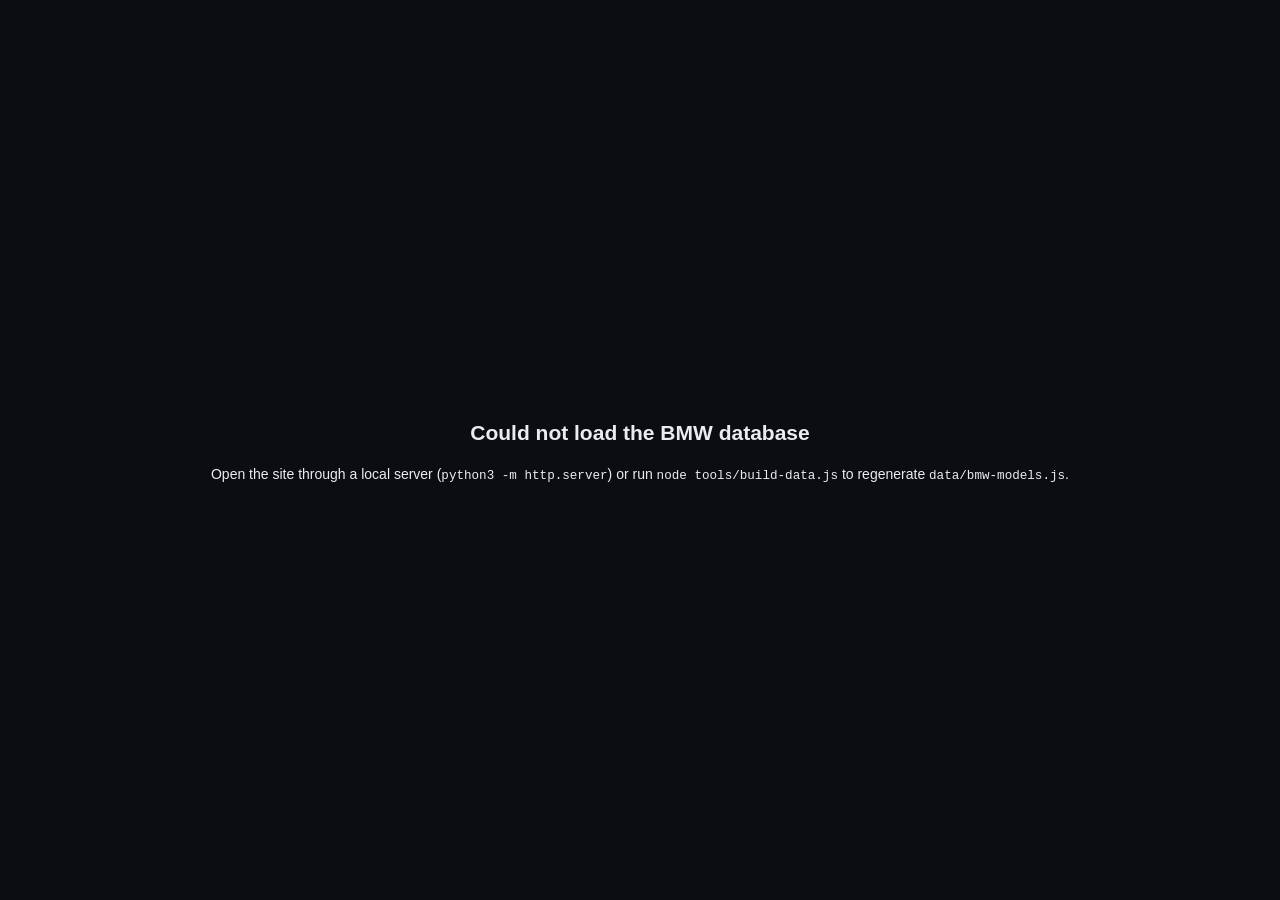
==== index.html @ f7178180 "Add files via upload" ====
<!doctype html>
<html lang="en">
<head>
<meta charset="utf-8">
<meta name="viewport" content="width=device-width, initial-scale=1, viewport-fit=cover">
<title>BMW Generation Tree</title>
<meta name="description" content="Interactive technology tree of every BMW production generation, from the 1927 Dixi to 2026.">
<link rel="stylesheet" href="styles.css">
</head>
<body>
<header class="topbar">
  <button class="icon-btn" id="btnFilters" aria-label="Open filters" aria-controls="sidebar">
    <svg viewBox="0 0 24 24" width="20" height="20"><path d="M3 5h18M6 12h12M10 19h4" stroke="currentColor" stroke-width="2" stroke-linecap="round" fill="none"/></svg>
    <span class="btn-label">Filters</span><span class="badge" id="filterBadge" hidden>0</span>
  </button>
  <div class="brand"><span class="roundel" aria-hidden="true"></span><span class="brand-text">BMW<b>GENERATION TREE</b></span></div>
  <div class="search" role="search">
    <svg viewBox="0 0 24 24" width="18" height="18" aria-hidden="true"><circle cx="11" cy="11" r="6.5" stroke="currentColor" stroke-width="2" fill="none"/><path d="M16 16l5 5" stroke="currentColor" stroke-width="2" stroke-linecap="round"/></svg>
    <input id="search" type="search" autocomplete="off" spellcheck="false" placeholder="Search: E46, M3, 1998, G80, E92 Coupé, 3 Series Touring…" aria-label="Search generations">
    <div id="results" class="results" role="listbox" hidden></div>
  </div>
  <div class="top-actions">
    <div class="seg" id="viewSeg" role="group" aria-label="Layout">
      <button data-view="time" class="on" title="Chronological tree: vertical position = production year">Timeline</button>
      <button data-view="family" title="Family view: generations stacked in order, ignoring the time scale">Families</button>
    </div>
    <button class="icon-btn" id="btnCsv" title="Export the currently filtered generations as CSV">
      <svg viewBox="0 0 24 24" width="18" height="18"><path d="M12 4v11m0 0l-4-4m4 4l4-4M5 20h14" stroke="currentColor" stroke-width="2" stroke-linecap="round" stroke-linejoin="round" fill="none"/></svg><span class="btn-label">CSV</span>
    </button>
    <button class="icon-btn" id="btnHelp" aria-label="How to navigate" title="How to navigate">?</button>
  </div>
</header>

<div class="layout">
  <aside id="sidebar" class="sidebar" aria-label="Filters">
    <div class="sheet-handle" aria-hidden="true"></div>
    <div class="sidebar-head">
      <h2>Filters</h2>
      <button class="link-btn" id="btnClear">CLEAR ALL FILTERS</button>
      <button class="icon-btn close-only" id="btnCloseFilters" aria-label="Close filters">✕</button>
    </div>
    <div class="sidebar-scroll">
      <section class="stats" id="stats" aria-live="polite"></section>

      <section>
        <h3>Body style</h3>
        <div class="chips" id="fBody"></div>
      </section>

      <section>
        <h3>Production years</h3>
        <div class="yearrow">
          <label>From <select id="yFromSel"></select></label>
          <label>To <select id="yToSel"></select></label>
        </div>
        <div class="dual" id="dual">
          <div class="dual-track"><div class="dual-fill" id="dualFill"></div></div>
          <input type="range" id="yFrom" aria-label="Start year">
          <input type="range" id="yTo" aria-label="End year">
        </div>
        <div class="chips small" id="fDecades"></div>
      </section>

      <section>
        <h3>Model family</h3>
        <div class="chips small" id="fSeries"></div>
      </section>

      <section>
        <h3>Chassis code</h3>
        <input class="text" id="fCode" type="text" placeholder="E30, F30, G20, G80, F90, G05…" aria-label="Filter by chassis code" autocomplete="off" spellcheck="false">
        <p class="hint">Comma-separated; matches the start of a code (E9 finds E90–E93).</p>
      </section>

      <section>
        <h3>Type</h3>
        <div class="chips small" id="fType"></div>
      </section>

      <section>
        <h3>Status</h3>
        <div class="chips small" id="fStatus"></div>
      </section>

      <section>
        <h3>Chassis-code legend</h3>
        <ul class="legend" id="legend"></ul>
      </section>
      <p class="foot">Data: <code>data/bmw-models.json</code>. Items marked <span class="unc-dot"></span> contain a date, code or link that is flagged as uncertain.</p>
    </div>
  </aside>

  <main class="stage" id="stage">
    <div class="mobile-switch" id="mobileSwitch" role="group" aria-label="Mobile layout">
      <button data-mv="list" class="on">List</button><button data-mv="tree">Tree</button>
    </div>

    <div class="tree-wrap" id="treeWrap">
      <svg id="svg" class="tree" role="application" aria-label="BMW generation tree. Drag to pan, scroll to zoom, select a node for details." tabindex="0">
        <defs>
          <linearGradient id="railFade" x1="0" y1="0" x2="0" y2="1"><stop offset="0" stop-color="currentColor" stop-opacity="1"/><stop offset="1" stop-color="currentColor" stop-opacity="0.25"/></linearGradient>
          <marker id="arrow" viewBox="0 0 8 8" refX="6" refY="4" markerWidth="6" markerHeight="6" orient="auto"><path d="M0 0L8 4L0 8z" fill="#5b6572"/></marker>
        </defs>
        <g id="gContent"><g id="gGrid"></g><g id="gEdges"></g><g id="gHi"></g><g id="gNodes"></g></g>
        <g id="gAxis"></g>
        <g id="gHeaders"></g>
        <rect id="corner" x="0" y="0" width="0" height="0"/>
      </svg>
      <div class="zoom-ctl" aria-label="Zoom and view controls">
        <button id="zIn" aria-label="Zoom in">+</button>
        <button id="zOut" aria-label="Zoom out">−</button>
        <button id="zFit" title="Fit whole tree" aria-label="Fit whole tree">⤢</button>
        <button id="zReset" title="Reset view" aria-label="Reset view">⟲</button>
      </div>
      <div class="hint-card" id="helpCard" hidden>
        <b>How to navigate</b>
        <ul>
          <li><kbd>Drag</kbd> to pan, <kbd>scroll</kbd> or pinch to zoom</li>
          <li><kbd>Click</kbd> a node for details, Wikipedia link and neighbours</li>
          <li><kbd>Click</kbd> a lane title to collapse it; click a family band to collapse a group</li>
          <li>Card top = production start; the coloured rail = how long it was built</li>
          <li>Search a code (<code>E46</code>) or year (<code>1998</code>) to highlight and centre</li>
        </ul>
        <button class="primary" id="helpOk">Got it</button>
      </div>
      <div class="empty" id="emptyMsg" hidden>No generation matches these filters.<br><button class="primary" id="emptyClear">Clear all filters</button></div>
    </div>

    <div class="mobile-list" id="mobileList" aria-label="Generations by model family"></div>

    <div class="tray" id="tray" hidden></div>
  </main>

  <aside id="drawer" class="drawer" aria-label="Generation details" aria-hidden="true">
    <div class="sheet-handle" aria-hidden="true"></div>
    <button class="icon-btn drawer-close" id="drawerClose" aria-label="Close details">✕</button>
    <div id="drawerBody"></div>
  </aside>
</div>

<div class="modal" id="modal" hidden>
  <div class="modal-card" role="dialog" aria-modal="true" aria-label="Compare generations">
    <button class="icon-btn modal-close" id="modalClose" aria-label="Close">✕</button>
    <div id="modalBody"></div>
  </div>
</div>
<div class="scrim" id="scrim" hidden></div>

<script src="data/bmw-models.js"></script>
<script src="app.js"></script>
</body>
</html>
---- styles.css ----
:root{
  --bg:#0b0d10; --bg2:#10131777; --panel:#13161b; --panel2:#181c22; --line:#272c34; --line2:#3a414c;
  --text:#e9edf2; --muted:#8c96a3; --dim:#5b6572;
  --blue:#1c69d4; --blue2:#4f9bff; --blue-glow:#1c69d455;
  --warn:#e0a63a;
  --cE:#c8963e; --cF:#3fb6a8; --cG:#4f9bff; --cU:#a67cf0; --cI:#4ad37b; --cNA:#8b94a1;
  --mono: ui-monospace,"SF Mono","Cascadia Mono",Consolas,"Liberation Mono",monospace;
  --sans: "Segoe UI","Helvetica Neue",Helvetica,Arial,system-ui,sans-serif;
  --sidebar-w:300px; --drawer-w:400px; --top-h:56px;
}
*{box-sizing:border-box}
[hidden]{display:none!important}
html,body{height:100%;margin:0}
body{background:var(--bg);color:var(--text);font:14px/1.4 var(--sans);overflow:hidden;display:flex;flex-direction:column;-webkit-font-smoothing:antialiased}
button,input,select{font:inherit;color:inherit}
button{cursor:pointer}
code,kbd{font-family:var(--mono);font-size:.9em}
kbd{background:#1d222a;border:1px solid var(--line2);border-bottom-width:2px;border-radius:4px;padding:0 5px}
a{color:var(--blue2)}
:focus-visible{outline:2px solid var(--blue2);outline-offset:2px}

/* ---------- top bar ---------- */
.topbar{height:var(--top-h);flex:none;display:flex;align-items:center;gap:14px;padding:0 14px;background:linear-gradient(#171b21,#111418);border-bottom:1px solid var(--line);position:relative;z-index:30}
.brand{display:flex;align-items:center;gap:10px;white-space:nowrap}
.roundel{width:26px;height:26px;border-radius:50%;background:conic-gradient(var(--blue) 0 25%,#f1f4f8 0 50%,var(--blue) 0 75%,#f1f4f8 0);border:3px solid #cfd5dd;box-shadow:0 0 0 1px #000 inset}
.brand-text{display:flex;flex-direction:column;font-weight:800;letter-spacing:.14em;font-size:13px;line-height:1.05}
.brand-text b{font-weight:600;letter-spacing:.26em;font-size:9.5px;color:var(--muted)}
.search{position:relative;flex:1;max-width:560px;display:flex;align-items:center;gap:8px;background:#0c0e11;border:1px solid var(--line2);border-radius:6px;padding:0 10px;height:36px}
.search:focus-within{border-color:var(--blue2);box-shadow:0 0 0 3px var(--blue-glow)}
.search svg{color:var(--muted);flex:none}
.search input{flex:1;min-width:0;background:none;border:0;outline:0;height:100%}
.search input::placeholder{color:var(--dim)}
.results{position:absolute;left:-1px;right:-1px;top:calc(100% + 6px);background:var(--panel2);border:1px solid var(--line2);border-radius:8px;box-shadow:0 18px 40px #000a;max-height:60vh;overflow:auto;z-index:50}
.results .r{display:flex;gap:10px;align-items:center;padding:8px 12px;cursor:pointer;border-bottom:1px solid #20252c}
.results .r:last-child{border:0}
.results .r:hover,.results .r.act{background:#1e2530}
.results .code{font-family:var(--mono);font-weight:700;min-width:70px}
.results .meta{color:var(--muted);font-size:12px}
.results .none{padding:12px;color:var(--muted)}
.results .more{padding:8px 12px;color:var(--muted);font-size:12px}
.top-actions{margin-left:auto;display:flex;gap:8px;align-items:center}
.icon-btn{position:relative;display:inline-flex;align-items:center;gap:6px;height:36px;min-width:36px;padding:0 10px;justify-content:center;background:linear-gradient(#20252d,#171b21);border:1px solid var(--line2);border-radius:6px;transition:border-color .15s,background .15s}
.icon-btn:hover{border-color:var(--blue2);background:#1d2430}
.badge{background:var(--blue);color:#fff;border-radius:9px;font-size:11px;font-weight:700;padding:0 6px;line-height:16px}
.seg{display:flex;border:1px solid var(--line2);border-radius:6px;overflow:hidden}
.seg button{background:#14181d;border:0;padding:0 12px;height:34px;color:var(--muted);letter-spacing:.04em;font-size:12.5px}
.seg button.on{background:var(--blue);color:#fff}
.close-only{display:none}

/* ---------- layout ---------- */
.layout{flex:1;min-height:0;display:flex;position:relative}
.sidebar{width:var(--sidebar-w);flex:none;background:var(--panel);border-right:1px solid var(--line);display:flex;flex-direction:column;z-index:25}
.sidebar-head{display:flex;align-items:center;gap:8px;padding:12px 14px;border-bottom:1px solid var(--line)}
.sidebar-head h2{margin:0;font-size:12px;letter-spacing:.22em;text-transform:uppercase;color:var(--muted);flex:1}
.link-btn{background:none;border:1px solid var(--line2);border-radius:5px;color:var(--blue2);font-size:11px;letter-spacing:.08em;padding:5px 8px;font-weight:600}
.link-btn:hover{background:#1c2432}
.sidebar-scroll{overflow:auto;padding:4px 14px 20px;flex:1}
.sidebar section{padding:12px 0;border-bottom:1px solid #1d2229}
.sidebar h3{margin:0 0 8px;font-size:11px;letter-spacing:.2em;text-transform:uppercase;color:var(--muted);font-weight:600}
.stats{display:grid;grid-template-columns:1fr 1fr 1fr;gap:6px}
.stat{background:#0e1115;border:1px solid var(--line);border-radius:6px;padding:6px 8px}
.stat b{display:block;font-size:18px;font-family:var(--mono)}
.stat span{font-size:10px;color:var(--muted);letter-spacing:.08em;text-transform:uppercase}
.chips{display:flex;flex-wrap:wrap;gap:6px}
.chip{background:#0e1115;border:1px solid var(--line2);color:#c5ccd6;border-radius:999px;padding:4px 10px;font-size:12.5px;transition:all .12s;min-height:28px}
.chips.small .chip{padding:3px 9px;font-size:12px;min-height:26px}
.chip:hover{border-color:var(--blue2)}
.chip.on{background:var(--blue);border-color:var(--blue);color:#fff}
.chip .n{opacity:.6;font-size:11px;margin-left:4px}
.yearrow{display:flex;gap:8px;margin-bottom:10px}
.yearrow label{flex:1;font-size:11px;color:var(--muted);letter-spacing:.08em;text-transform:uppercase;display:flex;flex-direction:column;gap:3px}
select,.text{background:#0e1115;border:1px solid var(--line2);border-radius:6px;padding:6px 8px;width:100%;min-height:34px}
.text:focus,select:focus{border-color:var(--blue2);outline:0}
.hint{margin:6px 0 0;font-size:11.5px;color:var(--dim)}
.dual{position:relative;height:26px;margin:2px 4px 10px}
.dual-track{position:absolute;left:0;right:0;top:11px;height:4px;background:#232932;border-radius:2px}
.dual-fill{position:absolute;top:0;bottom:0;background:var(--blue);border-radius:2px}
.dual input{position:absolute;left:-4px;width:calc(100% + 8px);top:0;height:26px;margin:0;background:none;pointer-events:none;-webkit-appearance:none;appearance:none}
.dual input::-webkit-slider-thumb{pointer-events:auto;-webkit-appearance:none;width:18px;height:18px;border-radius:50%;background:#e9edf2;border:3px solid var(--blue);cursor:grab}
.dual input::-moz-range-thumb{pointer-events:auto;width:12px;height:12px;border-radius:50%;background:#e9edf2;border:3px solid var(--blue);cursor:grab}
.dual input::-webkit-slider-runnable-track{background:none}
.dual input::-moz-range-track{background:none}
.legend{list-style:none;margin:0;padding:0;display:grid;gap:6px}
.legend li{display:flex;gap:8px;align-items:center;font-size:12px;color:#b9c1cc}
.legend i{flex:none;width:12px;height:12px;border-radius:2px}
.legend b{font-family:var(--mono);color:var(--text);min-width:24px}
.foot{font-size:11.5px;color:var(--dim);margin:12px 0 0}
.unc-dot{display:inline-block;width:8px;height:8px;border-radius:50%;background:var(--warn);vertical-align:middle}

/* ---------- stage / tree ---------- */
.stage{flex:1;min-width:0;position:relative;background:radial-gradient(1200px 700px at 30% -10%,#151a22,var(--bg) 60%)}
.tree-wrap{position:absolute;inset:0;overflow:hidden;touch-action:none}
.tree{width:100%;height:100%;display:block;cursor:grab;user-select:none;-webkit-user-select:none;touch-action:none}
.tree.panning{cursor:grabbing}
.tree text{font-family:var(--sans);pointer-events:none}
.mono{font-family:var(--mono)}
.zoom-ctl{position:absolute;right:14px;bottom:14px;display:flex;flex-direction:column;gap:6px;z-index:5}
.zoom-ctl button{width:40px;height:40px;background:#161a20ee;border:1px solid var(--line2);border-radius:8px;font-size:20px;line-height:1}
.zoom-ctl button:hover{border-color:var(--blue2)}
.hint-card{position:absolute;left:84px;bottom:16px;max-width:380px;background:#12161cf2;border:1px solid var(--line2);border-left:3px solid var(--blue);border-radius:8px;padding:12px 14px;box-shadow:0 14px 40px #000a;z-index:6}
.hint-card ul{margin:8px 0 10px;padding-left:18px;color:#c3cad4;font-size:12.5px;display:grid;gap:3px}
.primary{background:var(--blue);border:0;border-radius:6px;color:#fff;padding:7px 14px;font-weight:600}
.primary:hover{background:#2b7ae8}
.ghost{background:transparent;border:1px solid var(--line2);border-radius:6px;padding:7px 12px}
.ghost:hover{border-color:var(--blue2)}
.empty{position:absolute;left:50%;top:40%;transform:translate(-50%,-50%);text-align:center;color:var(--muted);line-height:2}

/* svg node styling */
.node{cursor:pointer}
.node .card{fill:#161a20;stroke:#343b46;stroke-width:1;transition:fill .15s,stroke .15s}
.node .stripe{opacity:.95}
.node:hover .card{fill:#1c222b;stroke:#6b7685}
.node.sel .card{stroke:var(--blue2);stroke-width:2;fill:#18212f}
.node.rel .card{stroke:#8fb8f4;stroke-dasharray:4 3}
.node.cmp .card{stroke:var(--warn);stroke-width:2}
.node.hl .card{stroke:#fff;stroke-width:2}
.node.hl .glow{opacity:1}
.node .glow{opacity:0;fill:none;stroke:var(--blue2);stroke-width:6;filter:blur(5px);transition:opacity .15s}
.tree.has-hl .node:not(.hl):not(.sel):not(.rel){opacity:.28}
.node .t1{font-family:var(--mono);font-weight:700;font-size:15px;fill:#f4f7fb}
.node .t2{font-size:11px;fill:#aeb7c3}
.node .t3{font-size:10.5px;fill:#79838f}
.node .badge-m{font-size:9px;font-weight:800;letter-spacing:.06em}
.node .unc{fill:var(--warn)}
.node .rail{opacity:.85}
.node.current .rail{fill:url(#railFade)}
.edge{fill:none;stroke:#3b4552;stroke-width:1.6}
.edge.on{stroke:var(--blue2);stroke-width:2.2}
.edge.m{stroke:#c26af0;stroke-dasharray:5 4;stroke-width:2}
.grid{stroke:#1a1f26;stroke-width:1}
.grid.dec{stroke:#262d37}
.axis-bg{fill:#0b0d10ee}
.ax-t{fill:#6e7885;font-size:10px;font-family:var(--mono)}
.ax-d{fill:#c9d1dc;font-size:12px;font-weight:700;font-family:var(--mono)}
.hdr-bg{fill:#0e1116f2}
.lane-h{cursor:pointer}
.lane-h:hover .lh-bg{fill:#1b212a}
.lh-bg{fill:#151a20;stroke:#2c333d}
.lh-t{fill:#f1f4f8;font-weight:700;font-size:13px;letter-spacing:.04em}
.lh-s{fill:#8c96a3;font-size:10px;letter-spacing:.08em}
.fam-h{cursor:pointer}
.fam-h text{fill:#93a0b0;font-size:10.5px;letter-spacing:.24em;font-weight:700;text-transform:uppercase}
.fam-h:hover text{fill:#fff}
.lod1 .node .t3{display:none}
.lod2 .node .t2,.lod2 .node .t3{display:none}
.lod2 .node .t1{font-size:19px}
.lod3 .node .t1,.lod3 .node .t2,.lod3 .node .t3,.lod3 .node .badge-m{display:none}
.lod3 .node .card{fill:#242b35}

/* ---------- drawer ---------- */
.drawer{position:absolute;top:0;right:0;bottom:0;width:var(--drawer-w);max-width:100%;background:var(--panel);border-left:1px solid var(--line2);box-shadow:-20px 0 50px #0009;transform:translateX(102%);transition:transform .25s ease;z-index:28;overflow:auto;display:flex;flex-direction:column}
.drawer.open{transform:none}
.drawer-close{position:absolute;right:10px;top:10px;z-index:2}
#drawerBody{padding:18px 18px 28px}
.d-eyebrow{font-size:11px;letter-spacing:.22em;text-transform:uppercase;color:var(--muted)}
.d-code{font-family:var(--mono);font-size:38px;font-weight:800;line-height:1.1;margin:4px 0 2px;letter-spacing:.02em}
.d-model{font-size:16px;color:#cdd5df;margin-bottom:10px}
.pills{display:flex;flex-wrap:wrap;gap:6px;margin-bottom:12px}
.pill{font-size:11px;letter-spacing:.06em;text-transform:uppercase;border:1px solid var(--line2);border-radius:4px;padding:2px 7px;color:#c0c8d3;background:#0e1115}
.pill.cur{border-color:#2c7a4a;color:#6fe39b}
.pill.cat{border-color:var(--blue);color:#8fbaf5}
.d-img{aspect-ratio:16/9;background:#0c0e11 center/cover no-repeat;border:1px solid var(--line);border-radius:8px;margin-bottom:6px;display:grid;place-items:center;color:var(--dim);font-size:12px}
.d-credit{font-size:11px;color:var(--dim);margin-bottom:12px}
dl.facts{margin:0;display:grid;grid-template-columns:110px 1fr;gap:0;border-top:1px solid var(--line)}
dl.facts dt,dl.facts dd{margin:0;padding:8px 0;border-bottom:1px solid #1c2128}
dl.facts dt{color:var(--muted);font-size:12px;letter-spacing:.06em;text-transform:uppercase;padding-top:10px}
.linkish{background:none;border:0;padding:0;color:var(--blue2);text-decoration:underline;text-underline-offset:2px;text-align:left}
.warn-box{background:#2a2112;border:1px solid #5a4416;border-left:3px solid var(--warn);color:#ecd9ae;border-radius:6px;padding:9px 11px;margin:12px 0;font-size:12.5px}
.note{color:#b3bcc8;font-size:13px;margin:10px 0}
.d-actions{display:flex;flex-wrap:wrap;gap:8px;margin-top:14px}
.sheet-handle{display:none}

/* ---------- compare / modal ---------- */
.tray{position:absolute;left:50%;bottom:16px;transform:translateX(-50%);display:flex;gap:10px;align-items:center;background:#161a20f5;border:1px solid var(--warn);border-radius:10px;padding:8px 12px;z-index:9;box-shadow:0 10px 30px #000a;max-width:calc(100% - 28px)}
.tray .tag{font-family:var(--mono);font-weight:700}
.modal{position:fixed;inset:0;background:#000b;display:grid;place-items:center;z-index:80;padding:16px}
.modal[hidden]{display:none}
.modal-card{position:relative;background:var(--panel);border:1px solid var(--line2);border-radius:12px;width:min(820px,100%);max-height:90vh;overflow:auto;padding:22px}
.modal-close{position:absolute;right:10px;top:10px}
table.cmp{width:100%;border-collapse:collapse;margin-top:10px}
table.cmp th,table.cmp td{border-bottom:1px solid #1f242b;padding:8px 10px;text-align:left;vertical-align:top}
table.cmp th{color:var(--muted);font-size:12px;text-transform:uppercase;letter-spacing:.06em;width:130px;font-weight:600}
table.cmp thead th{color:var(--text);font-family:var(--mono);font-size:20px;text-transform:none;letter-spacing:0}
table.cmp td.diff{color:#ffd88a}
.scrim{position:fixed;inset:0;background:#0009;z-index:24}

/* ---------- mobile list ---------- */
.mobile-list,.mobile-switch{display:none}
.m-fam{background:var(--panel);border:1px solid var(--line);border-radius:10px;margin:0 0 10px;overflow:hidden}
.m-fam>button{width:100%;display:flex;align-items:center;gap:10px;background:none;border:0;padding:14px;text-align:left;min-height:52px}
.m-fam .dot{width:10px;height:28px;border-radius:3px;flex:none}
.m-fam .nm{font-weight:700;letter-spacing:.04em;flex:1}
.m-fam .ct{color:var(--muted);font-size:12px}
.m-fam .chev{transition:transform .15s;color:var(--muted)}
.m-fam.open .chev{transform:rotate(90deg)}
.m-body{display:none;padding:0 10px 10px}
.m-fam.open .m-body{display:block}
.m-card{display:block;width:100%;text-align:left;background:#0f1216;border:1px solid var(--line);border-left:4px solid var(--c,#888);border-radius:8px;padding:10px 12px;margin-top:8px;min-height:56px}
.m-card:active{background:#171d26}
.m-card .row{display:flex;justify-content:space-between;gap:8px;align-items:baseline}
.m-card .c{font-family:var(--mono);font-weight:800;font-size:16px}
.m-card .y{font-family:var(--mono);font-size:12px;color:var(--muted)}
.m-card .s{font-size:12px;color:#aab3bf;margin-top:2px}
.m-card .bar{position:relative;height:5px;background:#1b2027;border-radius:3px;margin-top:8px}
.m-card .bar i{position:absolute;top:0;bottom:0;border-radius:3px;background:var(--c,#888)}
.m-card.hl{outline:2px solid #fff}

/* ---------- responsive ---------- */
@media (max-width:1100px){
  .btn-label{display:inline}
  .sidebar{position:fixed;left:0;top:var(--top-h);bottom:0;transform:translateX(-102%);transition:transform .25s;box-shadow:20px 0 50px #000a;width:min(330px,88vw)}
  .sidebar.open{transform:none}
  .close-only{display:inline-flex}
  .drawer{position:fixed;top:var(--top-h);width:min(400px,92vw)}
  .brand-text b{display:none}
}
@media (min-width:1101px){ #btnFilters{display:none} }
@media (max-width:720px){
  :root{--top-h:auto}
  body{overflow:hidden}
  .topbar{flex-wrap:wrap;gap:8px;padding:8px 10px;height:auto}
  .brand{order:1}
  .top-actions{order:2;margin-left:auto}
  #btnFilters{order:3}
  .search{order:4;flex:1 1 100%;max-width:none;height:46px}
  .search input{font-size:16px}
  #btnFilters .btn-label,.top-actions .btn-label{display:inline}
  .seg{display:none}
  .icon-btn{height:42px;min-width:42px}
  #btnFilters{flex:1}
  .layout{min-height:0}
  .sidebar{position:fixed;inset:12vh 0 0 0;width:auto;top:12vh;transform:translateY(105%);border:1px solid var(--line2);border-radius:16px 16px 0 0;z-index:40}
  .sidebar.open{transform:none}
  .sheet-handle{display:block;width:44px;height:4px;border-radius:2px;background:#3a424d;margin:8px auto 0}
  .chip{min-height:38px;padding:6px 13px;font-size:14px}
  .chips.small .chip{min-height:36px;font-size:13.5px}
  .drawer{position:fixed;left:0;right:0;top:auto;bottom:0;width:auto;max-height:82vh;border:1px solid var(--line2);border-radius:16px 16px 0 0;transform:translateY(105%);box-shadow:0 -20px 50px #000a;z-index:45}
  .drawer.open{transform:none}
  .d-code{font-size:32px}
  dl.facts{grid-template-columns:96px 1fr}
  .mobile-switch{display:flex;position:absolute;top:8px;left:50%;transform:translateX(-50%);z-index:7;border:1px solid var(--line2);border-radius:999px;overflow:hidden;background:#12161cf2}
  .mobile-switch button{background:none;border:0;padding:8px 22px;color:var(--muted);min-height:38px}
  .mobile-switch button.on{background:var(--blue);color:#fff}
  .stage.mv-list .tree-wrap{display:none}
  .stage.mv-list .mobile-list{display:block;position:absolute;inset:0;overflow:auto;padding:56px 10px 24px}
  .stage.mv-tree .mobile-list{display:none}
  .hint-card{left:10px;right:10px;max-width:none;bottom:70px}
  .zoom-ctl{bottom:80px}
  .zoom-ctl button{width:44px;height:44px}
  .tray{bottom:10px}
}
@media (pointer:coarse){ .zoom-ctl button{width:44px;height:44px} }
@media (prefers-reduced-motion:reduce){ *{transition:none!important} }
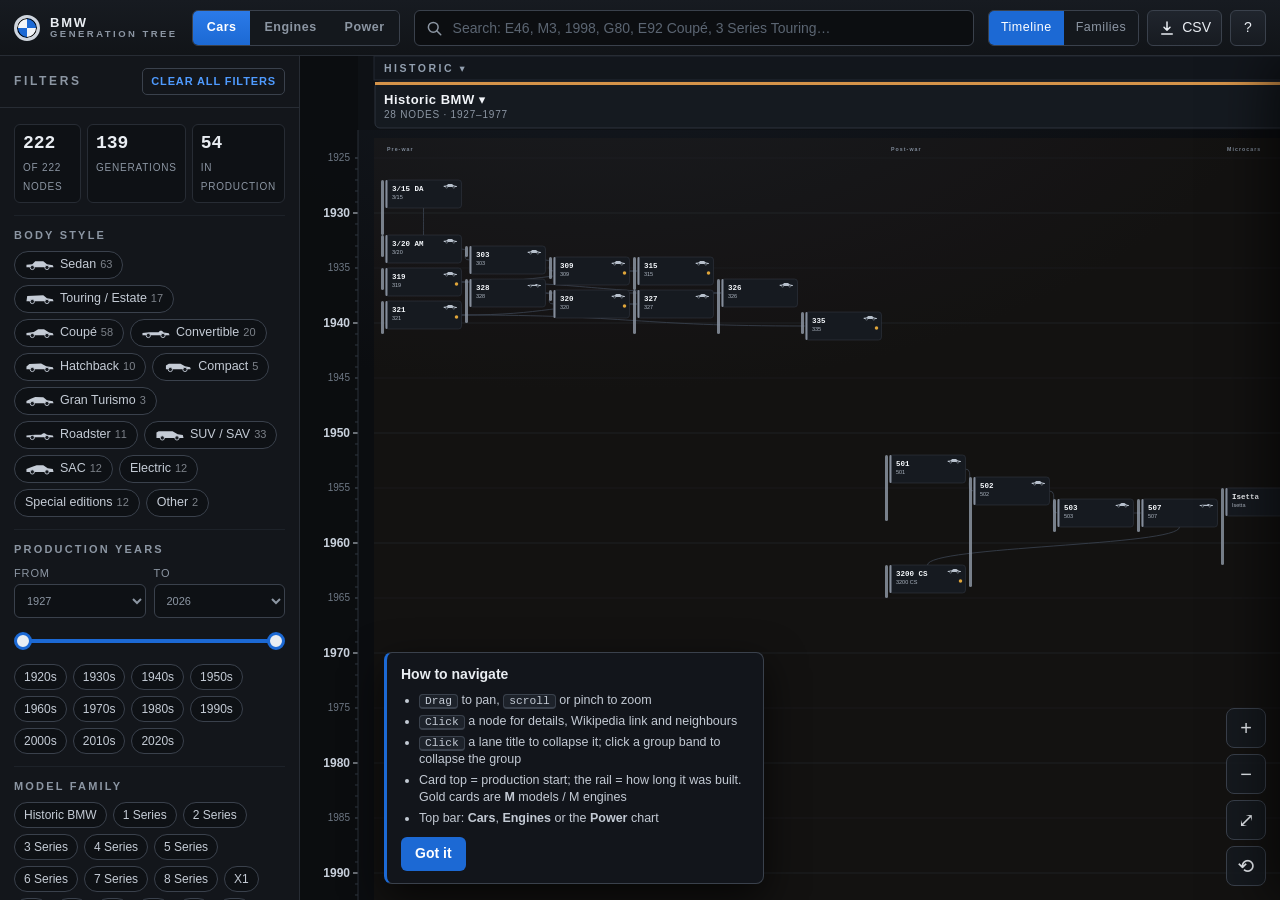
==== commit 0b85289f: "Rename Index.html to index.html" ====
--- a/index.html
+++ b/index.html
@@ -3,9 +3,361 @@
 <head>
 <meta charset="utf-8">
 <meta name="viewport" content="width=device-width, initial-scale=1, viewport-fit=cover">
-<title>BMW Generation Tree</title>
-<meta name="description" content="Interactive technology tree of every BMW production generation, from the 1927 Dixi to 2026.">
-<link rel="stylesheet" href="styles.css">
+<title>BMW Generation Tree v1.0.2</title>
+<meta name="description" content="Interactive technology tree of every BMW production generation and engine, from the 1927 Dixi to 2026.">
+<style>
+:root{
+  --bg:#0b0d10; --bg2:#10131777; --panel:#13161b; --panel2:#181c22; --line:#272c34; --line2:#3a414c;
+  --text:#e9edf2; --muted:#8c96a3; --dim:#5b6572;
+  --blue:#1c69d4; --blue2:#4f9bff; --blue-glow:#1c69d455;
+  --warn:#e0a63a;
+  --cE:#c8963e; --cF:#3fb6a8; --cG:#4f9bff; --cU:#a67cf0; --cI:#4ad37b; --cNA:#8b94a1;
+  --mono: ui-monospace,"SF Mono","Cascadia Mono",Consolas,"Liberation Mono",monospace;
+  --sans: "Segoe UI","Helvetica Neue",Helvetica,Arial,system-ui,sans-serif;
+  --sidebar-w:300px; --drawer-w:400px; --top-h:56px;
+}
+*{box-sizing:border-box}
+[hidden]{display:none!important}
+html,body{height:100%;margin:0}
+body{background:var(--bg);color:var(--text);font:14px/1.4 var(--sans);overflow:hidden;display:flex;flex-direction:column;-webkit-font-smoothing:antialiased}
+button,input,select{font:inherit;color:inherit}
+button{cursor:pointer}
+code,kbd{font-family:var(--mono);font-size:.9em}
+kbd{background:#1d222a;border:1px solid var(--line2);border-bottom-width:2px;border-radius:4px;padding:0 5px}
+a{color:var(--blue2)}
+:focus-visible{outline:2px solid var(--blue2);outline-offset:2px}
+
+/* ---------- top bar ---------- */
+.topbar{height:var(--top-h);flex:none;display:flex;align-items:center;gap:14px;padding:0 14px;background:linear-gradient(#171b21,#111418);border-bottom:1px solid var(--line);position:relative;z-index:30}
+.brand{display:flex;align-items:center;gap:10px;white-space:nowrap}
+.roundel{width:26px;height:26px;border-radius:50%;background:conic-gradient(var(--blue) 0 25%,#f1f4f8 0 50%,var(--blue) 0 75%,#f1f4f8 0);border:3px solid #cfd5dd;box-shadow:0 0 0 1px #000 inset}
+.brand-text{display:flex;flex-direction:column;font-weight:800;letter-spacing:.14em;font-size:13px;line-height:1.05}
+.brand-text b{font-weight:600;letter-spacing:.26em;font-size:9.5px;color:var(--muted)}
+.search{position:relative;flex:1;max-width:560px;display:flex;align-items:center;gap:8px;background:#0c0e11;border:1px solid var(--line2);border-radius:6px;padding:0 10px;height:36px}
+.search:focus-within{border-color:var(--blue2);box-shadow:0 0 0 3px var(--blue-glow)}
+.search svg{color:var(--muted);flex:none}
+.search input{flex:1;min-width:0;background:none;border:0;outline:0;height:100%}
+.search input::placeholder{color:var(--dim)}
+.results{position:absolute;left:-1px;right:-1px;top:calc(100% + 6px);background:var(--panel2);border:1px solid var(--line2);border-radius:8px;box-shadow:0 18px 40px #000a;max-height:60vh;overflow:auto;z-index:50}
+.results .r{display:flex;gap:10px;align-items:center;padding:8px 12px;cursor:pointer;border-bottom:1px solid #20252c}
+.results .r:last-child{border:0}
+.results .r:hover,.results .r.act{background:#1e2530}
+.results .code{font-family:var(--mono);font-weight:700;min-width:70px}
+.results .meta{color:var(--muted);font-size:12px}
+.results .none{padding:12px;color:var(--muted)}
+.results .more{padding:8px 12px;color:var(--muted);font-size:12px}
+.top-actions{margin-left:auto;display:flex;gap:8px;align-items:center}
+.icon-btn{position:relative;display:inline-flex;align-items:center;gap:6px;height:36px;min-width:36px;padding:0 10px;justify-content:center;background:linear-gradient(#20252d,#171b21);border:1px solid var(--line2);border-radius:6px;transition:border-color .15s,background .15s}
+.icon-btn:hover{border-color:var(--blue2);background:#1d2430}
+.badge{background:var(--blue);color:#fff;border-radius:9px;font-size:11px;font-weight:700;padding:0 6px;line-height:16px}
+.seg{display:flex;border:1px solid var(--line2);border-radius:6px;overflow:hidden}
+.seg button{background:#14181d;border:0;padding:0 12px;height:34px;color:var(--muted);letter-spacing:.04em;font-size:12.5px}
+.seg button.on{background:var(--blue);color:#fff}
+.close-only{display:none}
+
+/* ---------- layout ---------- */
+.layout{flex:1;min-height:0;display:flex;position:relative}
+.sidebar{width:var(--sidebar-w);flex:none;background:var(--panel);border-right:1px solid var(--line);display:flex;flex-direction:column;z-index:25}
+.sidebar-head{display:flex;align-items:center;gap:8px;padding:12px 14px;border-bottom:1px solid var(--line)}
+.sidebar-head h2{margin:0;font-size:12px;letter-spacing:.22em;text-transform:uppercase;color:var(--muted);flex:1}
+.link-btn{background:none;border:1px solid var(--line2);border-radius:5px;color:var(--blue2);font-size:11px;letter-spacing:.08em;padding:5px 8px;font-weight:600}
+.link-btn:hover{background:#1c2432}
+.sidebar-scroll{overflow:auto;padding:4px 14px 20px;flex:1}
+.sidebar section{padding:12px 0;border-bottom:1px solid #1d2229}
+.sidebar h3{margin:0 0 8px;font-size:11px;letter-spacing:.2em;text-transform:uppercase;color:var(--muted);font-weight:600}
+.stats{display:grid;grid-template-columns:1fr 1fr 1fr;gap:6px}
+.stat{background:#0e1115;border:1px solid var(--line);border-radius:6px;padding:6px 8px}
+.stat b{display:block;font-size:18px;font-family:var(--mono)}
+.stat span{font-size:10px;color:var(--muted);letter-spacing:.08em;text-transform:uppercase}
+.chips{display:flex;flex-wrap:wrap;gap:6px}
+.chip{background:#0e1115;border:1px solid var(--line2);color:#c5ccd6;border-radius:999px;padding:4px 10px;font-size:12.5px;transition:all .12s;min-height:28px}
+.chips.small .chip{padding:3px 9px;font-size:12px;min-height:26px}
+.chip:hover{border-color:var(--blue2)}
+.chip.on{background:var(--blue);border-color:var(--blue);color:#fff}
+.chip .n{opacity:.6;font-size:11px;margin-left:4px}
+.yearrow{display:flex;gap:8px;margin-bottom:10px}
+.yearrow label{flex:1;font-size:11px;color:var(--muted);letter-spacing:.08em;text-transform:uppercase;display:flex;flex-direction:column;gap:3px}
+select,.text{background:#0e1115;border:1px solid var(--line2);border-radius:6px;padding:6px 8px;width:100%;min-height:34px}
+.text:focus,select:focus{border-color:var(--blue2);outline:0}
+.hint{margin:6px 0 0;font-size:11.5px;color:var(--dim)}
+.dual{position:relative;height:26px;margin:2px 4px 10px}
+.dual-track{position:absolute;left:0;right:0;top:11px;height:4px;background:#232932;border-radius:2px}
+.dual-fill{position:absolute;top:0;bottom:0;background:var(--blue);border-radius:2px}
+.dual input{position:absolute;left:-4px;width:calc(100% + 8px);top:0;height:26px;margin:0;background:none;pointer-events:none;-webkit-appearance:none;appearance:none}
+.dual input::-webkit-slider-thumb{pointer-events:auto;-webkit-appearance:none;width:18px;height:18px;border-radius:50%;background:#e9edf2;border:3px solid var(--blue);cursor:grab}
+.dual input::-moz-range-thumb{pointer-events:auto;width:12px;height:12px;border-radius:50%;background:#e9edf2;border:3px solid var(--blue);cursor:grab}
+.dual input::-webkit-slider-runnable-track{background:none}
+.dual input::-moz-range-track{background:none}
+.legend{list-style:none;margin:0;padding:0;display:grid;gap:6px}
+.legend li{display:flex;gap:8px;align-items:center;font-size:12px;color:#b9c1cc}
+.legend i{flex:none;width:12px;height:12px;border-radius:2px}
+.legend b{font-family:var(--mono);color:var(--text);min-width:24px}
+.foot{font-size:11.5px;color:var(--dim);margin:12px 0 0}
+.unc-dot{display:inline-block;width:8px;height:8px;border-radius:50%;background:var(--warn);vertical-align:middle}
+
+/* ---------- stage / tree ---------- */
+.stage{flex:1;min-width:0;position:relative;background:radial-gradient(1200px 700px at 30% -10%,#151a22,var(--bg) 60%)}
+.tree-wrap{position:absolute;inset:0;overflow:hidden;touch-action:none}
+.tree{width:100%;height:100%;display:block;cursor:grab;user-select:none;-webkit-user-select:none;touch-action:none}
+.tree.panning{cursor:grabbing}
+.tree text{font-family:var(--sans);pointer-events:none}
+.mono{font-family:var(--mono)}
+.zoom-ctl{position:absolute;right:14px;bottom:14px;display:flex;flex-direction:column;gap:6px;z-index:5}
+.zoom-ctl button{width:40px;height:40px;background:#161a20ee;border:1px solid var(--line2);border-radius:8px;font-size:20px;line-height:1}
+.zoom-ctl button:hover{border-color:var(--blue2)}
+.hint-card{position:absolute;left:84px;bottom:16px;max-width:380px;background:#12161cf2;border:1px solid var(--line2);border-left:3px solid var(--blue);border-radius:8px;padding:12px 14px;box-shadow:0 14px 40px #000a;z-index:6}
+.hint-card ul{margin:8px 0 10px;padding-left:18px;color:#c3cad4;font-size:12.5px;display:grid;gap:3px}
+.primary{background:var(--blue);border:0;border-radius:6px;color:#fff;padding:7px 14px;font-weight:600}
+.primary:hover{background:#2b7ae8}
+.ghost{background:transparent;border:1px solid var(--line2);border-radius:6px;padding:7px 12px}
+.ghost:hover{border-color:var(--blue2)}
+.empty{position:absolute;left:50%;top:40%;transform:translate(-50%,-50%);text-align:center;color:var(--muted);line-height:2}
+
+/* svg node styling */
+.node{cursor:pointer}
+.node .card{fill:#161a20;stroke:#343b46;stroke-width:1;transition:fill .15s,stroke .15s}
+.node .stripe{opacity:.95}
+.node:hover .card{fill:#1c222b;stroke:#6b7685}
+.node.sel .card{stroke:var(--blue2);stroke-width:2;fill:#18212f}
+.node.rel .card{stroke:#8fb8f4;stroke-dasharray:4 3}
+.node.cmp .card{stroke:var(--warn);stroke-width:2}
+.node.hl .card{stroke:#fff;stroke-width:2}
+.node.hl .glow{opacity:1}
+.node .glow{opacity:0;fill:none;stroke:var(--blue2);stroke-width:6;filter:blur(5px);transition:opacity .15s}
+.tree.has-hl .node:not(.hl):not(.sel):not(.rel){opacity:.28}
+.node .t1{font-family:var(--mono);font-weight:700;font-size:15px;fill:#f4f7fb}
+.node .t2{font-size:11px;fill:#aeb7c3}
+.node .t3{font-size:10.5px;fill:#79838f}
+.node .badge-m{font-size:9px;font-weight:800;letter-spacing:.06em}
+.node .unc{fill:var(--warn)}
+.node .rail{opacity:.85}
+.node.current .rail{fill:url(#railFade)}
+.edge{fill:none;stroke:#3b4552;stroke-width:1.6}
+.edge.on{stroke:var(--blue2);stroke-width:2.2}
+.edge.m{stroke:#c26af0;stroke-dasharray:5 4;stroke-width:2}
+.grid{stroke:#1a1f26;stroke-width:1}
+.grid.dec{stroke:#262d37}
+.axis-bg{fill:#0b0d10ee}
+.ax-t{fill:#6e7885;font-size:10px;font-family:var(--mono)}
+.ax-d{fill:#c9d1dc;font-size:12px;font-weight:700;font-family:var(--mono)}
+.hdr-bg{fill:#0e1116f2}
+.lane-h{cursor:pointer}
+.lane-h:hover .lh-bg{fill:#1b212a}
+.lh-bg{fill:#151a20;stroke:#2c333d}
+.lh-t{fill:#f1f4f8;font-weight:700;font-size:13px;letter-spacing:.04em}
+.lh-s{fill:#8c96a3;font-size:10px;letter-spacing:.08em}
+.fam-h{cursor:pointer}
+.fam-h text{fill:#93a0b0;font-size:10.5px;letter-spacing:.24em;font-weight:700;text-transform:uppercase}
+.fam-h:hover text{fill:#fff}
+.lod1 .node .t3{display:none}
+.lod2 .node .t2,.lod2 .node .t3{display:none}
+.lod2 .node .t1{font-size:19px}
+.lod3 .node .t1,.lod3 .node .t2,.lod3 .node .t3,.lod3 .node .badge-m{display:none}
+.lod3 .node .card{fill:#242b35}
+
+/* ---------- drawer ---------- */
+.drawer{position:absolute;top:0;right:0;bottom:0;width:var(--drawer-w);max-width:100%;background:var(--panel);border-left:1px solid var(--line2);box-shadow:-20px 0 50px #0009;transform:translateX(102%);transition:transform .25s ease;z-index:28;overflow:auto;display:flex;flex-direction:column}
+.drawer.open{transform:none}
+.drawer-close{position:absolute;right:10px;top:10px;z-index:2}
+#drawerBody{padding:18px 18px 28px}
+.d-eyebrow{font-size:11px;letter-spacing:.22em;text-transform:uppercase;color:var(--muted)}
+.d-code{font-family:var(--mono);font-size:38px;font-weight:800;line-height:1.1;margin:4px 0 2px;letter-spacing:.02em}
+.d-model{font-size:16px;color:#cdd5df;margin-bottom:10px}
+.pills{display:flex;flex-wrap:wrap;gap:6px;margin-bottom:12px}
+.pill{font-size:11px;letter-spacing:.06em;text-transform:uppercase;border:1px solid var(--line2);border-radius:4px;padding:2px 7px;color:#c0c8d3;background:#0e1115}
+.pill.cur{border-color:#2c7a4a;color:#6fe39b}
+.pill.cat{border-color:var(--blue);color:#8fbaf5}
+.d-img{aspect-ratio:16/9;background:#0c0e11 center/cover no-repeat;border:1px solid var(--line);border-radius:8px;margin-bottom:6px;display:grid;place-items:center;color:var(--dim);font-size:12px}
+.d-credit{font-size:11px;color:var(--dim);margin-bottom:12px}
+dl.facts{margin:0;display:grid;grid-template-columns:110px 1fr;gap:0;border-top:1px solid var(--line)}
+dl.facts dt,dl.facts dd{margin:0;padding:8px 0;border-bottom:1px solid #1c2128}
+dl.facts dt{color:var(--muted);font-size:12px;letter-spacing:.06em;text-transform:uppercase;padding-top:10px}
+.linkish{background:none;border:0;padding:0;color:var(--blue2);text-decoration:underline;text-underline-offset:2px;text-align:left}
+.warn-box{background:#2a2112;border:1px solid #5a4416;border-left:3px solid var(--warn);color:#ecd9ae;border-radius:6px;padding:9px 11px;margin:12px 0;font-size:12.5px}
+.note{color:#b3bcc8;font-size:13px;margin:10px 0}
+.d-actions{display:flex;flex-wrap:wrap;gap:8px;margin-top:14px}
+.sheet-handle{display:none}
+
+/* ---------- compare / modal ---------- */
+.tray{position:absolute;left:50%;bottom:16px;transform:translateX(-50%);display:flex;gap:10px;align-items:center;background:#161a20f5;border:1px solid var(--warn);border-radius:10px;padding:8px 12px;z-index:9;box-shadow:0 10px 30px #000a;max-width:calc(100% - 28px)}
+.tray .tag{font-family:var(--mono);font-weight:700}
+.modal{position:fixed;inset:0;background:#000b;display:grid;place-items:center;z-index:80;padding:16px}
+.modal[hidden]{display:none}
+.modal-card{position:relative;background:var(--panel);border:1px solid var(--line2);border-radius:12px;width:min(820px,100%);max-height:90vh;overflow:auto;padding:22px}
+.modal-close{position:absolute;right:10px;top:10px}
+table.cmp{width:100%;border-collapse:collapse;margin-top:10px}
+table.cmp th,table.cmp td{border-bottom:1px solid #1f242b;padding:8px 10px;text-align:left;vertical-align:top}
+table.cmp th{color:var(--muted);font-size:12px;text-transform:uppercase;letter-spacing:.06em;width:130px;font-weight:600}
+table.cmp thead th{color:var(--text);font-family:var(--mono);font-size:20px;text-transform:none;letter-spacing:0}
+table.cmp td.diff{color:#ffd88a}
+.scrim{position:fixed;inset:0;background:#0009;z-index:24}
+
+/* ---------- mobile list ---------- */
+.mobile-list,.mobile-switch{display:none}
+.m-fam{background:var(--panel);border:1px solid var(--line);border-radius:10px;margin:0 0 10px;overflow:hidden}
+.m-fam>button{width:100%;display:flex;align-items:center;gap:10px;background:none;border:0;padding:14px;text-align:left;min-height:52px}
+.m-fam .dot{width:10px;height:28px;border-radius:3px;flex:none}
+.m-fam .nm{font-weight:700;letter-spacing:.04em;flex:1}
+.m-fam .ct{color:var(--muted);font-size:12px}
+.m-fam .chev{transition:transform .15s;color:var(--muted)}
+.m-fam.open .chev{transform:rotate(90deg)}
+.m-body{display:none;padding:0 10px 10px}
+.m-fam.open .m-body{display:block}
+.m-card{display:block;width:100%;text-align:left;background:#0f1216;border:1px solid var(--line);border-left:4px solid var(--c,#888);border-radius:8px;padding:10px 12px;margin-top:8px;min-height:56px}
+.m-card:active{background:#171d26}
+.m-card .row{display:flex;justify-content:space-between;gap:8px;align-items:baseline}
+.m-card .c{font-family:var(--mono);font-weight:800;font-size:16px}
+.m-card .y{font-family:var(--mono);font-size:12px;color:var(--muted)}
+.m-card .s{font-size:12px;color:#aab3bf;margin-top:2px}
+.m-card .bar{position:relative;height:5px;background:#1b2027;border-radius:3px;margin-top:8px}
+.m-card .bar i{position:absolute;top:0;bottom:0;border-radius:3px;background:var(--c,#888)}
+.m-card.hl{outline:2px solid #fff}
+
+/* ---------- responsive ---------- */
+@media (max-width:1100px){
+  .btn-label{display:inline}
+  .sidebar{position:fixed;left:0;top:var(--top-h);bottom:0;transform:translateX(-102%);transition:transform .25s;box-shadow:20px 0 50px #000a;width:min(330px,88vw)}
+  .sidebar.open{transform:none}
+  .close-only{display:inline-flex}
+  .drawer{position:fixed;top:var(--top-h);width:min(400px,92vw)}
+  .brand-text b{display:none}
+}
+@media (min-width:1101px){ #btnFilters{display:none} }
+@media (max-width:720px){
+  :root{--top-h:auto}
+  body{overflow:hidden}
+  .topbar{flex-wrap:wrap;gap:8px;padding:8px 10px;height:auto}
+  .brand{order:1}
+  .top-actions{order:2;margin-left:auto}
+  #btnFilters{order:3}
+  .search{order:4;flex:1 1 100%;max-width:none;height:46px}
+  .search input{font-size:16px}
+  #btnFilters .btn-label,.top-actions .btn-label{display:inline}
+  #viewSeg{display:none}
+  .mode-seg{order:3;flex:1}
+  .mode-seg button{flex:1;min-height:42px}
+  .icon-btn{height:42px;min-width:42px}
+  #btnFilters{flex:1}
+  .layout{min-height:0}
+  .sidebar{position:fixed;inset:12vh 0 0 0;width:auto;top:12vh;transform:translateY(105%);border:1px solid var(--line2);border-radius:16px 16px 0 0;z-index:40}
+  .sidebar.open{transform:none}
+  .sheet-handle{display:block;width:44px;height:4px;border-radius:2px;background:#3a424d;margin:8px auto 0}
+  .chip{min-height:38px;padding:6px 13px;font-size:14px}
+  .chips.small .chip{min-height:36px;font-size:13.5px}
+  .drawer{position:fixed;left:0;right:0;top:auto;bottom:0;width:auto;max-height:82vh;border:1px solid var(--line2);border-radius:16px 16px 0 0;transform:translateY(105%);box-shadow:0 -20px 50px #000a;z-index:45}
+  .drawer.open{transform:none}
+  .d-code{font-size:32px}
+  dl.facts{grid-template-columns:96px 1fr}
+  .mobile-switch{display:flex;position:absolute;top:8px;left:50%;transform:translateX(-50%);z-index:7;border:1px solid var(--line2);border-radius:999px;overflow:hidden;background:#12161cf2}
+  .mobile-switch button{background:none;border:0;padding:8px 22px;color:var(--muted);min-height:38px}
+  .mobile-switch button.on{background:var(--blue);color:#fff}
+  .stage.mv-list .tree-wrap{display:none}
+  .stage.mv-list .mobile-list{display:block;position:absolute;inset:0;overflow:auto;padding:56px 10px 24px}
+  .stage.mv-tree .mobile-list{display:none}
+  .hint-card{left:10px;right:10px;max-width:none;bottom:70px}
+  .zoom-ctl{bottom:80px}
+  .zoom-ctl button{width:44px;height:44px}
+  .tray{bottom:10px}
+}
+@media (pointer:coarse){ .zoom-ctl button{width:44px;height:44px} }
+@media (prefers-reduced-motion:reduce){ *{transition:none!important} }
+
+/* ================= v3 additions ================= */
+.mode-seg button{padding:0 14px;font-weight:600}
+.mode-seg button.on{background:linear-gradient(#2b7ae8,#1c69d4)}
+.ico .wh{fill:#161a20;stroke:currentColor;stroke-width:1.2}
+.mini-ico{vertical-align:middle;margin-right:6px;flex:none}
+.chip .mini-ico{margin-right:5px}
+.col-l{fill:#7f8a99;font-size:10.5px;letter-spacing:.2em;font-weight:700;font-family:var(--sans)}
+.col-l.prem{fill:#e0b24a}
+.lod2 .col-l,.lod3 .col-l{font-size:18px}
+.legend .lg-h{margin:8px 0 0;font-size:10.5px;letter-spacing:.18em;text-transform:uppercase;color:var(--dim);display:block}
+.legend li:not(.lg-h){align-items:center}
+.sw{display:inline-block;flex:none;width:14px;height:14px;border-radius:3px;font-style:normal;font-size:8px;font-weight:800;color:#ffb86b;text-align:center;line-height:14px}
+.sw.gold{background:linear-gradient(135deg,#4a3814,#1a1409);border:1.5px solid #e0b24a}
+.sw.violet{background:#12161c;border:1.5px solid #a78bfa}
+.sw.unc{background:#e0a63a;border-radius:50%;width:9px;height:9px}
+.sw.tu{background:#2a1c0c;border:1px solid #ffb86b;width:22px}
+.muted-s{color:var(--muted);font-size:12px}
+
+/* premium (M) cards, like World of Tanks premium vehicles */
+.node.prem .card{fill:url(#goldCard);stroke:#e0b24a;stroke-width:1.6}
+.node.prem:hover .card{fill:url(#goldCardHi);stroke:#ffd66b}
+.node.prem .t1{fill:#ffd66b}
+.node.prem .t2{fill:#d9c58f}
+.node.prem .t3{fill:#a99a6c}
+.node.prem .glow{opacity:.55;stroke:#e0b24a}
+.node.prem.sel .card{stroke:var(--blue2);stroke-width:2.2}
+.node.prem.hl .card{stroke:#fff}
+.node.mp .card{stroke:#a78bfa;stroke-width:1.4}
+.node.rel.prem .card{stroke:#ffd66b}
+.edge.prem{stroke:#8a6d25}
+.node .ico,.node .eico{pointer-events:none}
+.tree.has-hl .node.prem:not(.hl):not(.sel):not(.rel){opacity:.3}
+
+/* detail panel extras */
+.pill.gold{border-color:#e0b24a;color:#ffd66b;background:#2a200d}
+.pill.tu{border-color:#ffb86b;color:#ffb86b;background:#2a1c0c}
+.tech{display:flex;flex-wrap:wrap;gap:5px}
+.tg{font-size:11.5px;border:1px solid #2f5d99;background:#10202f;color:#9fc6f5;border-radius:4px;padding:1px 7px}
+
+/* power chart */
+.power-wrap{position:absolute;inset:0;display:flex;flex-direction:column;min-width:0}
+.power-bar{flex:none;display:flex;flex-wrap:wrap;gap:12px;align-items:center;padding:10px 14px;border-bottom:1px solid var(--line);background:#0e1116}
+.power-bar .seg button{height:32px}
+.chk{display:flex;gap:6px;align-items:center;color:#c0c8d3;font-size:13px}
+.pleg{margin-left:auto;display:flex;gap:6px;align-items:center;color:var(--muted);font-size:12px;flex-wrap:wrap}
+.pleg i{display:inline-block;width:12px;height:12px;border-radius:3px;margin-left:8px}
+.pleg i.dash{background:none;border:1.5px dashed #8c96a3}
+.power-host{flex:1;min-height:0;overflow:auto;padding:8px 8px 40px}
+.psvg{display:block;font-family:var(--sans)}
+.pp-t{font-size:14px;font-weight:700;letter-spacing:.05em}
+.pg{stroke:#1d232b;stroke-width:1}
+.pg.v{stroke:#171c23}
+.pa{fill:#6e7885;font-size:10px;font-family:var(--mono)}
+.pl{font-size:10px;font-weight:700;font-family:var(--mono)}
+.pbar,.pdot{cursor:pointer}
+.pbar:hover rect,.pdot:hover circle{filter:brightness(1.4)}
+.power-host.has-hl .pbar:not(.hl),.power-host.has-hl .pdot:not(.hl){opacity:.22}
+.p-empty{padding:60px;text-align:center;color:var(--muted)}
+.m-card.prem{background:linear-gradient(135deg,#2a200d,#12100a);border-color:#6d5420;border-left-color:#e0b24a}
+.m-card.prem .c{color:#ffd66b}
+@media (max-width:720px){
+  .stage.mode-power .power-wrap{display:flex}
+  .power-bar{gap:8px;padding:8px 10px}
+  .pleg{margin-left:0}
+}
+
+/* ===== phone readability + grouped families ===== */
+.m-grp{margin-top:12px;padding-left:10px;border-left:3px solid #2c333d}
+.m-gh{display:flex;justify-content:space-between;align-items:baseline;gap:8px;padding:2px 2px 0}
+.m-gh b{font-family:var(--mono);font-size:15px;letter-spacing:.04em}
+.m-gh span{color:var(--muted);font-size:12px}
+.m-card .bd{font-size:11px;font-weight:800;margin-left:4px}
+@media (max-width:720px){
+  .topbar{gap:6px;padding:8px 10px}
+  .mode-seg{order:2;flex:1 1 100%}
+  .mode-seg button{font-size:15px}
+  #btnFilters{order:3;flex:none;padding:0 12px}
+  .search{order:4;flex:1 1 0;min-width:0}
+  .top-actions{order:1;margin-left:auto}
+  .m-fam>button{min-height:58px;font-size:16px}
+  .m-fam .ct{font-size:14px}
+  .m-card{padding:12px 14px;min-height:72px}
+  .m-card .c{font-size:19px;display:flex;align-items:center}
+  .m-card .y{font-size:13px}
+  .m-card .s{font-size:14px;margin-top:4px;color:#c3cad4}
+  .m-card .bar{height:6px;margin-top:10px}
+  .m-gh b{font-size:17px}
+  .m-gh span{font-size:13px}
+  .stat b{font-size:20px}
+  .power-bar .seg button{min-height:40px}
+  .d-code{font-size:34px}
+  dl.facts dd,dl.facts dt{font-size:15px}
+  .results .r{padding:12px}
+}
+
+</style>
 </head>
 <body>
 <header class="topbar">
@@ -14,17 +366,22 @@
     <span class="btn-label">Filters</span><span class="badge" id="filterBadge" hidden>0</span>
   </button>
   <div class="brand"><span class="roundel" aria-hidden="true"></span><span class="brand-text">BMW<b>GENERATION TREE</b></span></div>
+  <div class="seg mode-seg" id="modeSeg" role="group" aria-label="Section">
+    <button data-mode="cars" class="on">Cars</button>
+    <button data-mode="engines">Engines</button>
+    <button data-mode="power">Power</button>
+  </div>
   <div class="search" role="search">
     <svg viewBox="0 0 24 24" width="18" height="18" aria-hidden="true"><circle cx="11" cy="11" r="6.5" stroke="currentColor" stroke-width="2" fill="none"/><path d="M16 16l5 5" stroke="currentColor" stroke-width="2" stroke-linecap="round"/></svg>
-    <input id="search" type="search" autocomplete="off" spellcheck="false" placeholder="Search: E46, M3, 1998, G80, E92 Coupé, 3 Series Touring…" aria-label="Search generations">
+    <input id="search" type="search" autocomplete="off" spellcheck="false" placeholder="Search: E46, M3, 1998, G80, E92 Coupé…" aria-label="Search">
     <div id="results" class="results" role="listbox" hidden></div>
   </div>
   <div class="top-actions">
     <div class="seg" id="viewSeg" role="group" aria-label="Layout">
       <button data-view="time" class="on" title="Chronological tree: vertical position = production year">Timeline</button>
-      <button data-view="family" title="Family view: generations stacked in order, ignoring the time scale">Families</button>
+      <button data-view="family" title="Family view: one row per generation, body styles / displacements side by side">Families</button>
     </div>
-    <button class="icon-btn" id="btnCsv" title="Export the currently filtered generations as CSV">
+    <button class="icon-btn" id="btnCsv" title="Export the currently filtered records as CSV">
       <svg viewBox="0 0 24 24" width="18" height="18"><path d="M12 4v11m0 0l-4-4m4 4l4-4M5 20h14" stroke="currentColor" stroke-width="2" stroke-linecap="round" stroke-linejoin="round" fill="none"/></svg><span class="btn-label">CSV</span>
     </button>
     <button class="icon-btn" id="btnHelp" aria-label="How to navigate" title="How to navigate">?</button>
@@ -41,52 +398,12 @@
     </div>
     <div class="sidebar-scroll">
       <section class="stats" id="stats" aria-live="polite"></section>
-
+      <div id="filterHost"></div>
       <section>
-        <h3>Body style</h3>
-        <div class="chips" id="fBody"></div>
-      </section>
-
-      <section>
-        <h3>Production years</h3>
-        <div class="yearrow">
-          <label>From <select id="yFromSel"></select></label>
-          <label>To <select id="yToSel"></select></label>
-        </div>
-        <div class="dual" id="dual">
-          <div class="dual-track"><div class="dual-fill" id="dualFill"></div></div>
-          <input type="range" id="yFrom" aria-label="Start year">
-          <input type="range" id="yTo" aria-label="End year">
-        </div>
-        <div class="chips small" id="fDecades"></div>
-      </section>
-
-      <section>
-        <h3>Model family</h3>
-        <div class="chips small" id="fSeries"></div>
-      </section>
-
-      <section>
-        <h3>Chassis code</h3>
-        <input class="text" id="fCode" type="text" placeholder="E30, F30, G20, G80, F90, G05…" aria-label="Filter by chassis code" autocomplete="off" spellcheck="false">
-        <p class="hint">Comma-separated; matches the start of a code (E9 finds E90–E93).</p>
-      </section>
-
-      <section>
-        <h3>Type</h3>
-        <div class="chips small" id="fType"></div>
-      </section>
-
-      <section>
-        <h3>Status</h3>
-        <div class="chips small" id="fStatus"></div>
-      </section>
-
-      <section>
-        <h3>Chassis-code legend</h3>
+        <h3 id="legendTitle">Legend</h3>
         <ul class="legend" id="legend"></ul>
       </section>
-      <p class="foot">Data: <code>data/bmw-models.json</code>. Items marked <span class="unc-dot"></span> contain a date, code or link that is flagged as uncertain.</p>
+      <p class="foot">Data: <code>data/*.json</code>. Items marked <span class="unc-dot"></span> contain a date, code, power figure or link flagged as uncertain.</p>
     </div>
   </aside>
 
@@ -96,12 +413,14 @@
     </div>
 
     <div class="tree-wrap" id="treeWrap">
-      <svg id="svg" class="tree" role="application" aria-label="BMW generation tree. Drag to pan, scroll to zoom, select a node for details." tabindex="0">
+      <svg id="svg" class="tree" role="application" aria-label="Generation tree. Drag to pan, scroll to zoom, select a node for details." tabindex="0">
         <defs>
           <linearGradient id="railFade" x1="0" y1="0" x2="0" y2="1"><stop offset="0" stop-color="currentColor" stop-opacity="1"/><stop offset="1" stop-color="currentColor" stop-opacity="0.25"/></linearGradient>
+          <linearGradient id="goldCard" x1="0" y1="0" x2="1" y2="1"><stop offset="0" stop-color="#4a3814"/><stop offset=".55" stop-color="#2a200d"/><stop offset="1" stop-color="#1a1409"/></linearGradient>
+          <linearGradient id="goldCardHi" x1="0" y1="0" x2="1" y2="1"><stop offset="0" stop-color="#5a4418"/><stop offset="1" stop-color="#2a200d"/></linearGradient>
           <marker id="arrow" viewBox="0 0 8 8" refX="6" refY="4" markerWidth="6" markerHeight="6" orient="auto"><path d="M0 0L8 4L0 8z" fill="#5b6572"/></marker>
         </defs>
-        <g id="gContent"><g id="gGrid"></g><g id="gEdges"></g><g id="gHi"></g><g id="gNodes"></g></g>
+        <g id="gContent"><g id="gGrid"></g><g id="gLabels"></g><g id="gEdges"></g><g id="gHi"></g><g id="gNodes"></g></g>
         <g id="gAxis"></g>
         <g id="gHeaders"></g>
         <rect id="corner" x="0" y="0" width="0" height="0"/>
@@ -117,21 +436,26 @@
         <ul>
           <li><kbd>Drag</kbd> to pan, <kbd>scroll</kbd> or pinch to zoom</li>
           <li><kbd>Click</kbd> a node for details, Wikipedia link and neighbours</li>
-          <li><kbd>Click</kbd> a lane title to collapse it; click a family band to collapse a group</li>
-          <li>Card top = production start; the coloured rail = how long it was built</li>
-          <li>Search a code (<code>E46</code>) or year (<code>1998</code>) to highlight and centre</li>
+          <li><kbd>Click</kbd> a lane title to collapse it; click a group band to collapse the group</li>
+          <li>Card top = production start; the rail = how long it was built. Gold cards are <b>M</b> models / M engines</li>
+          <li>Top bar: <b>Cars</b>, <b>Engines</b> or the <b>Power</b> chart</li>
         </ul>
         <button class="primary" id="helpOk">Got it</button>
       </div>
-      <div class="empty" id="emptyMsg" hidden>No generation matches these filters.<br><button class="primary" id="emptyClear">Clear all filters</button></div>
+      <div class="empty" id="emptyMsg" hidden>No record matches these filters.<br><button class="primary" id="emptyClear">Clear all filters</button></div>
     </div>
 
-    <div class="mobile-list" id="mobileList" aria-label="Generations by model family"></div>
+    <div class="power-wrap" id="powerWrap" hidden>
+      <div class="power-bar" id="powerBar"></div>
+      <div class="power-host" id="powerHost"></div>
+    </div>
+
+    <div class="mobile-list" id="mobileList" aria-label="Records by family"></div>
 
     <div class="tray" id="tray" hidden></div>
   </main>
 
-  <aside id="drawer" class="drawer" aria-label="Generation details" aria-hidden="true">
+  <aside id="drawer" class="drawer" aria-label="Details" aria-hidden="true">
     <div class="sheet-handle" aria-hidden="true"></div>
     <button class="icon-btn drawer-close" id="drawerClose" aria-label="Close details">✕</button>
     <div id="drawerBody"></div>
@@ -139,14 +463,1196 @@
 </div>
 
 <div class="modal" id="modal" hidden>
-  <div class="modal-card" role="dialog" aria-modal="true" aria-label="Compare generations">
+  <div class="modal-card" role="dialog" aria-modal="true" aria-label="Compare">
     <button class="icon-btn modal-close" id="modalClose" aria-label="Close">✕</button>
     <div id="modalBody"></div>
   </div>
 </div>
 <div class="scrim" id="scrim" hidden></div>
 
-<script src="data/bmw-models.js"></script>
-<script src="app.js"></script>
+<script>
+/* Generated by tools/build-data.js from bmw-models.json - do not edit by hand. */
+window.BMW_DATA = {"meta":{"title":"BMW generation database","schemaVersion":1,"recordCount":222,"statusRules":"current = still in production (productionEnd null); historical = ended before 1990; discontinued = ended 1990 or later.","classicRule":"classic = production ended in 1995 or earlier.","accuracyNotes":["Years are worldwide production years from memory of public reference sources; no record was checked against BMW Group Classic in this build.","Records with a non-null 'uncertain' field have a date, code or link that could not be confirmed and should be checked.","Every Wikipedia URL has wikipediaVerified=false until tools/check-wikipedia.js is run from a machine with internet access.","Body-specific chassis codes (E91, E92, E93...) point to the shared family article where Wikipedia has no per-body article.","Pre-war and post-war historic records use marketing designations, not chassis codes (codeType says which).","powerMinPs/powerMaxPs = lowest and highest factory output (metric PS) across the generation, from memory and market-dependent; powerUncertain=true marks weaker figures. M and M Performance cars have their own ranges; standard-car ranges include non-M-badged performance variants (e.g. 340i, M40i) where no separate record exists.","M cars (isM=true) are filed under the series they are based on; only M1 and XM remain in the 'M Models' lane."],"codeTypes":["Production chassis code","Marketing model designation","Platform/development code"]},"records":[{"id":"bmw-historic-bmw-3-15-da-sedan","model":"BMW 3/15","series":"Historic BMW","line":"Pre-war","generation":"3/15 DA","family":"3/15 DA","codeType":"Marketing model designation","body":"Sedan","tags":["Sedan"],"productionStart":1927,"productionEnd":1932,"status":"historical","category":"Standard","chassisFamily":"NA","classic":true,"predecessor":null,"predecessorId":null,"successor":"3/20 AM","successorId":"bmw-historic-bmw-3-20-am-sedan","basedOn":null,"relatedMIds":[],"isM":false,"powerMinPs":15,"powerMaxPs":15,"powerUncertain":true,"wikipedia":"https://en.wikipedia.org/wiki/BMW_3/15","wikipediaVerified":false,"archiveUrl":"https://www.bmwgroup-classic.com/","uncertain":null,"notes":"Dixi-built from 1927 (licensed Austin Seven), BMW-badged from 1929."},{"id":"bmw-historic-bmw-3-20-am-sedan","model":"BMW 3/20","series":"Historic BMW","line":"Pre-war","generation":"3/20 AM","family":"3/20 AM","codeType":"Marketing model designation","body":"Sedan","tags":["Sedan"],"productionStart":1932,"productionEnd":1934,"status":"historical","category":"Standard","chassisFamily":"NA","classic":true,"predecessor":"3/15 DA","predecessorId":"bmw-historic-bmw-3-15-da-sedan","successor":"303","successorId":"bmw-historic-bmw-303-sedan","basedOn":null,"relatedMIds":[],"isM":false,"powerMinPs":20,"powerMaxPs":20,"powerUncertain":true,"wikipedia":"https://en.wikipedia.org/wiki/BMW_3/20","wikipediaVerified":false,"archiveUrl":"https://www.bmwgroup-classic.com/","uncertain":null,"notes":null},{"id":"bmw-historic-bmw-303-sedan","model":"BMW 303","series":"Historic BMW","line":"Pre-war","generation":"303","family":"303","codeType":"Marketing model designation","body":"Sedan","tags":["Sedan"],"productionStart":1933,"productionEnd":1934,"status":"historical","category":"Standard","chassisFamily":"NA","classic":true,"predecessor":"3/20 AM","predecessorId":"bmw-historic-bmw-3-20-am-sedan","successor":"309","successorId":"bmw-historic-bmw-309-sedan","basedOn":null,"relatedMIds":[],"isM":false,"powerMinPs":30,"powerMaxPs":30,"powerUncertain":true,"wikipedia":"https://en.wikipedia.org/wiki/BMW_303","wikipediaVerified":false,"archiveUrl":"https://www.bmwgroup-classic.com/","uncertain":null,"notes":"First BMW six-cylinder; first kidney grille."},{"id":"bmw-historic-bmw-309-sedan","model":"BMW 309","series":"Historic BMW","line":"Pre-war","generation":"309","family":"309","codeType":"Marketing model designation","body":"Sedan","tags":["Sedan"],"productionStart":1934,"productionEnd":1936,"status":"historical","category":"Standard","chassisFamily":"NA","classic":true,"predecessor":"303","predecessorId":"bmw-historic-bmw-303-sedan","successor":"315","successorId":"bmw-historic-bmw-315-sedan","basedOn":null,"relatedMIds":[],"isM":false,"powerMinPs":45,"powerMaxPs":45,"powerUncertain":true,"wikipedia":null,"wikipediaVerified":false,"archiveUrl":"https://www.bmwgroup-classic.com/","uncertain":"Years from memory of reference lists; verify against BMW Group Classic.","notes":null},{"id":"bmw-historic-bmw-315-sedan","model":"BMW 315","series":"Historic BMW","line":"Pre-war","generation":"315","family":"315","codeType":"Marketing model designation","body":"Sedan","tags":["Sedan"],"productionStart":1934,"productionEnd":1937,"status":"historical","category":"Standard","chassisFamily":"NA","classic":true,"predecessor":"309","predecessorId":"bmw-historic-bmw-309-sedan","successor":"319","successorId":"bmw-historic-bmw-319-sedan","basedOn":null,"relatedMIds":[],"isM":false,"powerMinPs":34,"powerMaxPs":40,"powerUncertain":true,"wikipedia":"https://en.wikipedia.org/wiki/BMW_315","wikipediaVerified":false,"archiveUrl":"https://www.bmwgroup-classic.com/","uncertain":"Wikipedia title not confirmed.","notes":null},{"id":"bmw-historic-bmw-319-sedan","model":"BMW 319","series":"Historic BMW","line":"Pre-war","generation":"319","family":"319","codeType":"Marketing model designation","body":"Sedan","tags":["Sedan"],"productionStart":1935,"productionEnd":1937,"status":"historical","category":"Standard","chassisFamily":"NA","classic":true,"predecessor":"315","predecessorId":"bmw-historic-bmw-315-sedan","successor":"326","successorId":"bmw-historic-bmw-326-sedan","basedOn":null,"relatedMIds":[],"isM":false,"powerMinPs":45,"powerMaxPs":45,"powerUncertain":true,"wikipedia":null,"wikipediaVerified":false,"archiveUrl":"https://www.bmwgroup-classic.com/","uncertain":"Years not independently verified.","notes":null},{"id":"bmw-historic-bmw-320-sedan","model":"BMW 320","series":"Historic BMW","line":"Pre-war","generation":"320","family":"320","codeType":"Marketing model designation","body":"Sedan","tags":["Sedan"],"productionStart":1937,"productionEnd":1938,"status":"historical","category":"Standard","chassisFamily":"NA","classic":true,"predecessor":"328","predecessorId":"bmw-historic-bmw-328-roadster","successor":"327","successorId":"bmw-historic-bmw-327-coupe","basedOn":null,"relatedMIds":[],"isM":false,"powerMinPs":50,"powerMaxPs":50,"powerUncertain":true,"wikipedia":null,"wikipediaVerified":false,"archiveUrl":"https://www.bmwgroup-classic.com/","uncertain":"Years not independently verified.","notes":null},{"id":"bmw-historic-bmw-321-sedan","model":"BMW 321","series":"Historic BMW","line":"Pre-war","generation":"321","family":"321","codeType":"Marketing model designation","body":"Sedan","tags":["Sedan"],"productionStart":1938,"productionEnd":1941,"status":"historical","category":"Standard","chassisFamily":"NA","classic":true,"predecessor":"327","predecessorId":"bmw-historic-bmw-327-coupe","successor":"335","successorId":"bmw-historic-bmw-335-sedan","basedOn":null,"relatedMIds":[],"isM":false,"powerMinPs":45,"powerMaxPs":45,"powerUncertain":true,"wikipedia":null,"wikipediaVerified":false,"archiveUrl":"https://www.bmwgroup-classic.com/","uncertain":"Years not independently verified; production resumed postwar in the East (EMW).","notes":null},{"id":"bmw-historic-bmw-326-sedan","model":"BMW 326","series":"Historic BMW","line":"Pre-war","generation":"326","family":"326","codeType":"Marketing model designation","body":"Sedan","tags":["Sedan"],"productionStart":1936,"productionEnd":1941,"status":"historical","category":"Standard","chassisFamily":"NA","classic":true,"predecessor":"319","predecessorId":"bmw-historic-bmw-319-sedan","successor":"328","successorId":"bmw-historic-bmw-328-roadster","basedOn":null,"relatedMIds":[],"isM":false,"powerMinPs":50,"powerMaxPs":50,"powerUncertain":true,"wikipedia":"https://en.wikipedia.org/wiki/BMW_326","wikipediaVerified":false,"archiveUrl":"https://www.bmwgroup-classic.com/","uncertain":null,"notes":null},{"id":"bmw-historic-bmw-327-coupe","model":"BMW 327","series":"Historic BMW","line":"Pre-war","generation":"327","family":"327","codeType":"Marketing model designation","body":"Coupé","tags":["Coupé"],"productionStart":1937,"productionEnd":1941,"status":"historical","category":"Standard","chassisFamily":"NA","classic":true,"predecessor":"320","predecessorId":"bmw-historic-bmw-320-sedan","successor":"321","successorId":"bmw-historic-bmw-321-sedan","basedOn":null,"relatedMIds":[],"isM":false,"powerMinPs":55,"powerMaxPs":80,"powerUncertain":true,"wikipedia":"https://en.wikipedia.org/wiki/BMW_327","wikipediaVerified":false,"archiveUrl":"https://www.bmwgroup-classic.com/","uncertain":null,"notes":"Also built as Cabriolet."},{"id":"bmw-historic-bmw-328-roadster","model":"BMW 328","series":"Historic BMW","line":"Pre-war","generation":"328","family":"328","codeType":"Marketing model designation","body":"Roadster","tags":["Roadster"],"productionStart":1936,"productionEnd":1940,"status":"historical","category":"Standard","chassisFamily":"NA","classic":true,"predecessor":"326","predecessorId":"bmw-historic-bmw-326-sedan","successor":"320","successorId":"bmw-historic-bmw-320-sedan","basedOn":null,"relatedMIds":[],"isM":false,"powerMinPs":80,"powerMaxPs":80,"powerUncertain":true,"wikipedia":"https://en.wikipedia.org/wiki/BMW_328","wikipediaVerified":false,"archiveUrl":"https://www.bmwgroup-classic.com/","uncertain":null,"notes":null},{"id":"bmw-historic-bmw-335-sedan","model":"BMW 335","series":"Historic BMW","line":"Pre-war","generation":"335","family":"335","codeType":"Marketing model designation","body":"Sedan","tags":["Sedan"],"productionStart":1939,"productionEnd":1941,"status":"historical","category":"Standard","chassisFamily":"NA","classic":true,"predecessor":"321","predecessorId":"bmw-historic-bmw-321-sedan","successor":null,"successorId":null,"basedOn":null,"relatedMIds":[],"isM":false,"powerMinPs":90,"powerMaxPs":90,"powerUncertain":true,"wikipedia":"https://en.wikipedia.org/wiki/BMW_335","wikipediaVerified":false,"archiveUrl":"https://www.bmwgroup-classic.com/","uncertain":"Production figures small; years approximate.","notes":null},{"id":"bmw-historic-bmw-501-sedan","model":"BMW 501","series":"Historic BMW","line":"Post-war","generation":"501","family":"501","codeType":"Marketing model designation","body":"Sedan","tags":["Sedan"],"productionStart":1952,"productionEnd":1958,"status":"historical","category":"Standard","chassisFamily":"NA","classic":true,"predecessor":null,"predecessorId":null,"successor":"502","successorId":"bmw-historic-bmw-502-sedan","basedOn":null,"relatedMIds":[],"isM":false,"powerMinPs":65,"powerMaxPs":100,"powerUncertain":true,"wikipedia":"https://en.wikipedia.org/wiki/BMW_501","wikipediaVerified":false,"archiveUrl":"https://www.bmwgroup-classic.com/","uncertain":null,"notes":"'Baroque Angel'."},{"id":"bmw-historic-bmw-502-sedan","model":"BMW 502","series":"Historic BMW","line":"Post-war","generation":"502","family":"502","codeType":"Marketing model designation","body":"Sedan","tags":["Sedan"],"productionStart":1954,"productionEnd":1964,"status":"historical","category":"Standard","chassisFamily":"NA","classic":true,"predecessor":"501","predecessorId":"bmw-historic-bmw-501-sedan","successor":"503","successorId":"bmw-historic-bmw-503-coupe","basedOn":null,"relatedMIds":[],"isM":false,"powerMinPs":100,"powerMaxPs":140,"powerUncertain":true,"wikipedia":"https://en.wikipedia.org/wiki/BMW_502","wikipediaVerified":false,"archiveUrl":"https://www.bmwgroup-classic.com/","uncertain":null,"notes":"First German postwar V8."},{"id":"bmw-historic-bmw-503-coupe","model":"BMW 503","series":"Historic BMW","line":"Post-war","generation":"503","family":"503","codeType":"Marketing model designation","body":"Coupé","tags":["Coupé"],"productionStart":1956,"productionEnd":1959,"status":"historical","category":"Standard","chassisFamily":"NA","classic":true,"predecessor":"502","predecessorId":"bmw-historic-bmw-502-sedan","successor":"507","successorId":"bmw-historic-bmw-507-roadster","basedOn":null,"relatedMIds":[],"isM":false,"powerMinPs":140,"powerMaxPs":140,"powerUncertain":true,"wikipedia":"https://en.wikipedia.org/wiki/BMW_503","wikipediaVerified":false,"archiveUrl":"https://www.bmwgroup-classic.com/","uncertain":null,"notes":"Also Cabriolet."},{"id":"bmw-historic-bmw-507-roadster","model":"BMW 507","series":"Historic BMW","line":"Post-war","generation":"507","family":"507","codeType":"Marketing model designation","body":"Roadster","tags":["Roadster"],"productionStart":1956,"productionEnd":1959,"status":"historical","category":"Standard","chassisFamily":"NA","classic":true,"predecessor":"503","predecessorId":"bmw-historic-bmw-503-coupe","successor":"3200 CS","successorId":"bmw-historic-bmw-3200-cs-coupe","basedOn":null,"relatedMIds":[],"isM":false,"powerMinPs":150,"powerMaxPs":150,"powerUncertain":true,"wikipedia":"https://en.wikipedia.org/wiki/BMW_507","wikipediaVerified":false,"archiveUrl":"https://www.bmwgroup-classic.com/","uncertain":null,"notes":null},{"id":"bmw-historic-bmw-3200-cs-coupe","model":"BMW 3200 CS","series":"Historic BMW","line":"Post-war","generation":"3200 CS","family":"3200 CS","codeType":"Marketing model designation","body":"Coupé","tags":["Coupé"],"productionStart":1962,"productionEnd":1965,"status":"historical","category":"Standard","chassisFamily":"NA","classic":true,"predecessor":"507","predecessorId":"bmw-historic-bmw-507-roadster","successor":null,"successorId":null,"basedOn":null,"relatedMIds":[],"isM":false,"powerMinPs":160,"powerMaxPs":160,"powerUncertain":true,"wikipedia":"https://en.wikipedia.org/wiki/BMW_3200_CS","wikipediaVerified":false,"archiveUrl":"https://www.bmwgroup-classic.com/","uncertain":"Wikipedia title not confirmed.","notes":null},{"id":"bmw-historic-bmw-isetta-microcar","model":"BMW Isetta","series":"Historic BMW","line":"Microcars","generation":"Isetta","family":"Isetta","codeType":"Marketing model designation","body":"Microcar","tags":["Other"],"productionStart":1955,"productionEnd":1962,"status":"historical","category":"Standard","chassisFamily":"NA","classic":true,"predecessor":null,"predecessorId":null,"successor":"600","successorId":"bmw-historic-bmw-600-microcar","basedOn":null,"relatedMIds":[],"isM":false,"powerMinPs":12,"powerMaxPs":13,"powerUncertain":true,"wikipedia":"https://en.wikipedia.org/wiki/BMW_Isetta","wikipediaVerified":false,"archiveUrl":"https://www.bmwgroup-classic.com/","uncertain":null,"notes":"Licensed Iso design; BMW production 1955–1962."},{"id":"bmw-historic-bmw-600-microcar","model":"BMW 600","series":"Historic BMW","line":"Microcars","generation":"600","family":"600","codeType":"Marketing model designation","body":"Microcar","tags":["Other"],"productionStart":1957,"productionEnd":1959,"status":"historical","category":"Standard","chassisFamily":"NA","classic":true,"predecessor":"Isetta","predecessorId":"bmw-historic-bmw-isetta-microcar","successor":"700","successorId":"bmw-historic-bmw-700-coupe","basedOn":null,"relatedMIds":[],"isM":false,"powerMinPs":20,"powerMaxPs":20,"powerUncertain":true,"wikipedia":"https://en.wikipedia.org/wiki/BMW_600","wikipediaVerified":false,"archiveUrl":"https://www.bmwgroup-classic.com/","uncertain":null,"notes":null},{"id":"bmw-historic-bmw-700-coupe","model":"BMW 700","series":"Historic BMW","line":"Microcars","generation":"700","family":"700","codeType":"Marketing model designation","body":"Coupé","tags":["Coupé"],"productionStart":1959,"productionEnd":1965,"status":"historical","category":"Standard","chassisFamily":"NA","classic":true,"predecessor":"600","predecessorId":"bmw-historic-bmw-600-microcar","successor":null,"successorId":null,"basedOn":null,"relatedMIds":[],"isM":false,"powerMinPs":30,"powerMaxPs":40,"powerUncertain":true,"wikipedia":"https://en.wikipedia.org/wiki/BMW_700","wikipediaVerified":false,"archiveUrl":"https://www.bmwgroup-classic.com/","uncertain":null,"notes":"Also Sedan/Cabriolet."},{"id":"bmw-historic-bmw-neue-klasse-sedan","model":"BMW New Class (1500–2000)","series":"Historic BMW","line":"New Class / 02","generation":"Neue Klasse","family":"Neue Klasse","codeType":"Marketing model designation","body":"Sedan","tags":["Sedan"],"productionStart":1962,"productionEnd":1972,"status":"historical","category":"Standard","chassisFamily":"NA","classic":true,"predecessor":null,"predecessorId":null,"successor":"Neue Klasse Coupé","successorId":"bmw-historic-bmw-neue-klasse-coupe-coupe","basedOn":null,"relatedMIds":[],"isM":false,"powerMinPs":80,"powerMaxPs":130,"powerUncertain":true,"wikipedia":"https://en.wikipedia.org/wiki/BMW_New_Class","wikipediaVerified":false,"archiveUrl":"https://www.bmwgroup-classic.com/","uncertain":null,"notes":"Sedans 1500/1600/1800/2000; internal chassis codes not listed here."},{"id":"bmw-historic-bmw-neue-klasse-coupe-coupe","model":"BMW New Class Coupé (2000 C/CS)","series":"Historic BMW","line":"New Class / 02","generation":"Neue Klasse Coupé","family":"Neue Klasse Coupé","codeType":"Marketing model designation","body":"Coupé","tags":["Coupé"],"productionStart":1965,"productionEnd":1969,"status":"historical","category":"Standard","chassisFamily":"NA","classic":true,"predecessor":"Neue Klasse","predecessorId":"bmw-historic-bmw-neue-klasse-sedan","successor":"02 Series","successorId":"bmw-historic-bmw-02-series-sedan","basedOn":null,"relatedMIds":[],"isM":false,"powerMinPs":100,"powerMaxPs":120,"powerUncertain":true,"wikipedia":null,"wikipediaVerified":false,"archiveUrl":"https://www.bmwgroup-classic.com/","uncertain":"Years and Wikipedia title not confirmed.","notes":null},{"id":"bmw-historic-bmw-02-series-sedan","model":"BMW 02 Series","series":"Historic BMW","line":"New Class / 02","generation":"02 Series","family":"02 Series","codeType":"Marketing model designation","body":"Sedan","tags":["Sedan"],"productionStart":1966,"productionEnd":1977,"status":"historical","category":"Standard","chassisFamily":"NA","classic":true,"predecessor":"Neue Klasse Coupé","predecessorId":"bmw-historic-bmw-neue-klasse-coupe-coupe","successor":"02 Series Touring","successorId":"bmw-historic-bmw-02-series-touring-touring","basedOn":null,"relatedMIds":[],"isM":false,"powerMinPs":75,"powerMaxPs":130,"powerUncertain":true,"wikipedia":"https://en.wikipedia.org/wiki/BMW_02_Series","wikipediaVerified":false,"archiveUrl":"https://www.bmwgroup-classic.com/","uncertain":null,"notes":"1502–2002; also Cabriolet and Touring variants."},{"id":"bmw-historic-bmw-02-series-touring-touring","model":"BMW 02 Series Touring","series":"Historic BMW","line":"New Class / 02","generation":"02 Series Touring","family":"02 Series Touring","codeType":"Marketing model designation","body":"Touring","tags":["Touring / Estate"],"productionStart":1971,"productionEnd":1974,"status":"historical","category":"Standard","chassisFamily":"NA","classic":true,"predecessor":"02 Series","predecessorId":"bmw-historic-bmw-02-series-sedan","successor":"2002 Turbo","successorId":"bmw-historic-bmw-2002-turbo-sedan","basedOn":null,"relatedMIds":[],"isM":false,"powerMinPs":85,"powerMaxPs":130,"powerUncertain":true,"wikipedia":"https://en.wikipedia.org/wiki/BMW_02_Series","wikipediaVerified":false,"archiveUrl":"https://www.bmwgroup-classic.com/","uncertain":"Years approximate.","notes":null},{"id":"bmw-historic-bmw-2002-turbo-sedan","model":"BMW 2002 Turbo","series":"Historic BMW","line":"New Class / 02","generation":"2002 Turbo","family":"2002 Turbo","codeType":"Marketing model designation","body":"Sedan","tags":["Sedan","Special editions"],"productionStart":1973,"productionEnd":1974,"status":"historical","category":"Special","chassisFamily":"NA","classic":true,"predecessor":"02 Series Touring","predecessorId":"bmw-historic-bmw-02-series-touring-touring","successor":null,"successorId":null,"basedOn":null,"relatedMIds":[],"isM":false,"powerMinPs":170,"powerMaxPs":170,"powerUncertain":true,"wikipedia":"https://en.wikipedia.org/wiki/BMW_02_Series","wikipediaVerified":false,"archiveUrl":"https://www.bmwgroup-classic.com/","uncertain":null,"notes":"Europe's first turbocharged production car."},{"id":"bmw-historic-bmw-e3-sedan","model":"BMW E3","series":"Historic BMW","line":"E3 / E9","generation":"E3","family":"E3","codeType":"Production chassis code","body":"Sedan","tags":["Sedan"],"productionStart":1968,"productionEnd":1977,"status":"historical","category":"Standard","chassisFamily":"E","classic":true,"predecessor":null,"predecessorId":null,"successor":"E9","successorId":"bmw-historic-bmw-e9-coupe","basedOn":null,"relatedMIds":[],"isM":false,"powerMinPs":130,"powerMaxPs":200,"powerUncertain":true,"wikipedia":"https://en.wikipedia.org/wiki/BMW_E3","wikipediaVerified":false,"archiveUrl":"https://www.bmwgroup-classic.com/","uncertain":null,"notes":"2500/2800/3.0 'New Six'."},{"id":"bmw-historic-bmw-e9-coupe","model":"BMW E9","series":"Historic BMW","line":"E3 / E9","generation":"E9","family":"E9","codeType":"Production chassis code","body":"Coupé","tags":["Coupé"],"productionStart":1968,"productionEnd":1975,"status":"historical","category":"Standard","chassisFamily":"E","classic":true,"predecessor":"E3","predecessorId":"bmw-historic-bmw-e3-sedan","successor":null,"successorId":null,"basedOn":null,"relatedMIds":[],"isM":false,"powerMinPs":170,"powerMaxPs":206,"powerUncertain":true,"wikipedia":"https://en.wikipedia.org/wiki/BMW_E9","wikipediaVerified":false,"archiveUrl":"https://www.bmwgroup-classic.com/","uncertain":null,"notes":"2800 CS, 3.0 CS, 3.0 CSi, 3.0 CSL."},{"id":"bmw-historic-bmw-e9-csl-coupe","model":"BMW 3.0 CSL","series":"Historic BMW","line":"E3 / E9","generation":"E9 CSL","family":"E9","codeType":"Production chassis code","body":"Coupé","tags":["Coupé","Special editions"],"productionStart":1971,"productionEnd":1975,"status":"historical","category":"Special","chassisFamily":"E","classic":true,"predecessor":"E3","predecessorId":"bmw-historic-bmw-e3-sedan","successor":null,"successorId":null,"basedOn":null,"relatedMIds":[],"isM":false,"powerMinPs":206,"powerMaxPs":206,"powerUncertain":true,"wikipedia":"https://en.wikipedia.org/wiki/BMW_E9","wikipediaVerified":false,"archiveUrl":"https://www.bmwgroup-classic.com/","uncertain":null,"notes":"Homologation special."},{"id":"bmw-1-series-e87-hatchback-5-door","model":"BMW 1 Series","series":"1 Series","line":"Hatchback (5-door)","generation":"E87","family":"E87","codeType":"Production chassis code","body":"Hatchback (5-door)","tags":["Hatchback"],"productionStart":2004,"productionEnd":2013,"status":"discontinued","category":"Standard","chassisFamily":"E","classic":false,"predecessor":null,"predecessorId":null,"successor":"F20","successorId":"bmw-1-series-f20-hatchback-5-door","basedOn":null,"relatedMIds":[],"isM":false,"powerMinPs":115,"powerMaxPs":306,"powerUncertain":false,"wikipedia":"https://en.wikipedia.org/wiki/BMW_1_Series_(E87)","wikipediaVerified":false,"archiveUrl":null,"uncertain":null,"notes":null},{"id":"bmw-1-series-e81-hatchback-3-door","model":"BMW 1 Series","series":"1 Series","line":"Hatchback (3-door)","generation":"E81","family":"E87","codeType":"Production chassis code","body":"Hatchback (3-door)","tags":["Hatchback"],"productionStart":2007,"productionEnd":2012,"status":"discontinued","category":"Standard","chassisFamily":"E","classic":false,"predecessor":null,"predecessorId":null,"successor":"F20","successorId":"bmw-1-series-f20-hatchback-5-door","basedOn":null,"relatedMIds":[],"isM":false,"powerMinPs":115,"powerMaxPs":306,"powerUncertain":false,"wikipedia":"https://en.wikipedia.org/wiki/BMW_1_Series_(E87)","wikipediaVerified":false,"archiveUrl":null,"uncertain":"Start year differs between sources (2006/2007).","notes":null},{"id":"bmw-1-series-e82-coupe","model":"BMW 1 Series","series":"1 Series","line":"Coupé","generation":"E82","family":"E87","codeType":"Production chassis code","body":"Coupé","tags":["Coupé"],"productionStart":2007,"productionEnd":2013,"status":"discontinued","category":"Standard","chassisFamily":"E","classic":false,"predecessor":null,"predecessorId":null,"successor":"F20","successorId":"bmw-1-series-f20-hatchback-5-door","basedOn":null,"relatedMIds":["bmw-m-models-e82-1m-coupe"],"isM":false,"powerMinPs":115,"powerMaxPs":306,"powerUncertain":false,"wikipedia":"https://en.wikipedia.org/wiki/BMW_1_Series_(E87)","wikipediaVerified":false,"archiveUrl":null,"uncertain":null,"notes":null},{"id":"bmw-1-series-e88-convertible","model":"BMW 1 Series","series":"1 Series","line":"Convertible","generation":"E88","family":"E87","codeType":"Production chassis code","body":"Convertible","tags":["Convertible"],"productionStart":2008,"productionEnd":2013,"status":"discontinued","category":"Standard","chassisFamily":"E","classic":false,"predecessor":null,"predecessorId":null,"successor":"F20","successorId":"bmw-1-series-f20-hatchback-5-door","basedOn":null,"relatedMIds":[],"isM":false,"powerMinPs":115,"powerMaxPs":306,"powerUncertain":false,"wikipedia":"https://en.wikipedia.org/wiki/BMW_1_Series_(E87)","wikipediaVerified":false,"archiveUrl":null,"uncertain":null,"notes":null},{"id":"bmw-1-series-f20-hatchback-5-door","model":"BMW 1 Series","series":"1 Series","line":"Hatchback (5-door)","generation":"F20","family":"F20","codeType":"Production chassis code","body":"Hatchback (5-door)","tags":["Hatchback"],"productionStart":2011,"productionEnd":2019,"status":"discontinued","category":"Standard","chassisFamily":"F","classic":false,"predecessor":"E87","predecessorId":"bmw-1-series-e87-hatchback-5-door","successor":"F52","successorId":"bmw-1-series-f52-sedan","basedOn":null,"relatedMIds":[],"isM":false,"powerMinPs":95,"powerMaxPs":224,"powerUncertain":false,"wikipedia":"https://en.wikipedia.org/wiki/BMW_1_Series_(F20)","wikipediaVerified":false,"archiveUrl":null,"uncertain":null,"notes":null},{"id":"bmw-1-series-f21-hatchback-3-door","model":"BMW 1 Series","series":"1 Series","line":"Hatchback (3-door)","generation":"F21","family":"F20","codeType":"Production chassis code","body":"Hatchback (3-door)","tags":["Hatchback"],"productionStart":2012,"productionEnd":2019,"status":"discontinued","category":"Standard","chassisFamily":"F","classic":false,"predecessor":"E87","predecessorId":"bmw-1-series-e87-hatchback-5-door","successor":"F52","successorId":"bmw-1-series-f52-sedan","basedOn":null,"relatedMIds":[],"isM":false,"powerMinPs":95,"powerMaxPs":224,"powerUncertain":false,"wikipedia":"https://en.wikipedia.org/wiki/BMW_1_Series_(F20)","wikipediaVerified":false,"archiveUrl":null,"uncertain":null,"notes":null},{"id":"bmw-1-series-f52-sedan","model":"BMW 1 Series","series":"1 Series","line":"Sedan","generation":"F52","family":"F52","codeType":"Production chassis code","body":"Sedan","tags":["Sedan"],"productionStart":2017,"productionEnd":null,"status":"current","category":"Standard","chassisFamily":"F","classic":false,"predecessor":"F21","predecessorId":"bmw-1-series-f21-hatchback-3-door","successor":"F40","successorId":"bmw-1-series-f40-hatchback-5-door","basedOn":null,"relatedMIds":[],"isM":false,"powerMinPs":136,"powerMaxPs":192,"powerUncertain":true,"wikipedia":"https://en.wikipedia.org/wiki/BMW_1_Series_(F52)","wikipediaVerified":false,"archiveUrl":null,"uncertain":"Built for China/Mexico/Brazil; end of production not verified.","notes":null},{"id":"bmw-1-series-f40-hatchback-5-door","model":"BMW 1 Series","series":"1 Series","line":"Hatchback (5-door)","generation":"F40","family":"F40","codeType":"Production chassis code","body":"Hatchback (5-door)","tags":["Hatchback"],"productionStart":2019,"productionEnd":2024,"status":"discontinued","category":"Standard","chassisFamily":"F","classic":false,"predecessor":"F52","predecessorId":"bmw-1-series-f52-sedan","successor":"F70","successorId":"bmw-1-series-f70-hatchback-5-door","basedOn":null,"relatedMIds":[],"isM":false,"powerMinPs":116,"powerMaxPs":265,"powerUncertain":false,"wikipedia":"https://en.wikipedia.org/wiki/BMW_1_Series_(F40)","wikipediaVerified":false,"archiveUrl":null,"uncertain":null,"notes":null},{"id":"bmw-1-series-f70-hatchback-5-door","model":"BMW 1 Series","series":"1 Series","line":"Hatchback (5-door)","generation":"F70","family":"F70","codeType":"Production chassis code","body":"Hatchback (5-door)","tags":["Hatchback"],"productionStart":2024,"productionEnd":null,"status":"current","category":"Standard","chassisFamily":"F","classic":false,"predecessor":"F40","predecessorId":"bmw-1-series-f40-hatchback-5-door","successor":null,"successorId":null,"basedOn":null,"relatedMIds":[],"isM":false,"powerMinPs":122,"powerMaxPs":170,"powerUncertain":true,"wikipedia":"https://en.wikipedia.org/wiki/BMW_1_Series_(F70)","wikipediaVerified":false,"archiveUrl":null,"uncertain":null,"notes":null},{"id":"bmw-1-series-f20-f21-m-perf-hatchback-5-door","model":"BMW M135i / M140i","series":"1 Series","line":"M Performance","generation":"F20/F21 M Perf.","family":"F20","codeType":"Production chassis code","body":"Hatchback (5-door)","tags":["Hatchback"],"productionStart":2012,"productionEnd":2019,"status":"discontinued","category":"M Performance","chassisFamily":"F","classic":false,"predecessor":null,"predecessorId":null,"successor":"F40 M Perf.","successorId":"bmw-1-series-f40-m-perf-hatchback-5-door","basedOn":"bmw-1-series-f20-hatchback-5-door","relatedMIds":[],"isM":false,"powerMinPs":320,"powerMaxPs":340,"powerUncertain":false,"wikipedia":"https://en.wikipedia.org/wiki/BMW_1_Series_(F20)","wikipediaVerified":false,"archiveUrl":null,"uncertain":null,"notes":"M135i (2012–2015) and M140i (2015–2019)."},{"id":"bmw-1-series-f40-m-perf-hatchback-5-door","model":"BMW M135i","series":"1 Series","line":"M Performance","generation":"F40 M Perf.","family":"F40","codeType":"Production chassis code","body":"Hatchback (5-door)","tags":["Hatchback"],"productionStart":2019,"productionEnd":2024,"status":"discontinued","category":"M Performance","chassisFamily":"F","classic":false,"predecessor":"F20/F21 M Perf.","predecessorId":"bmw-1-series-f20-f21-m-perf-hatchback-5-door","successor":"F70 M Perf.","successorId":"bmw-1-series-f70-m-perf-hatchback-5-door","basedOn":"bmw-1-series-f40-hatchback-5-door","relatedMIds":[],"isM":false,"powerMinPs":306,"powerMaxPs":306,"powerUncertain":false,"wikipedia":"https://en.wikipedia.org/wiki/BMW_1_Series_(F40)","wikipediaVerified":false,"archiveUrl":null,"uncertain":null,"notes":null},{"id":"bmw-1-series-f70-m-perf-hatchback-5-door","model":"BMW M135","series":"1 Series","line":"M Performance","generation":"F70 M Perf.","family":"F70","codeType":"Production chassis code","body":"Hatchback (5-door)","tags":["Hatchback"],"productionStart":2024,"productionEnd":null,"status":"current","category":"M Performance","chassisFamily":"F","classic":false,"predecessor":"F40 M Perf.","predecessorId":"bmw-1-series-f40-m-perf-hatchback-5-door","successor":null,"successorId":null,"basedOn":"bmw-1-series-f70-hatchback-5-door","relatedMIds":[],"isM":false,"powerMinPs":300,"powerMaxPs":300,"powerUncertain":true,"wikipedia":"https://en.wikipedia.org/wiki/BMW_1_Series_(F70)","wikipediaVerified":false,"archiveUrl":null,"uncertain":"Naming/status of F70 M135 xDrive not verified in detail.","notes":null},{"id":"bmw-2-series-f22-coupe","model":"BMW 2 Series","series":"2 Series","line":"Coupé","generation":"F22","family":"F22","codeType":"Production chassis code","body":"Coupé","tags":["Coupé"],"productionStart":2014,"productionEnd":2021,"status":"discontinued","category":"Standard","chassisFamily":"F","classic":false,"predecessor":null,"predecessorId":null,"successor":"F45","successorId":"bmw-2-series-f45-compact","basedOn":null,"relatedMIds":["bmw-m-models-f87-coupe"],"isM":false,"powerMinPs":102,"powerMaxPs":245,"powerUncertain":false,"wikipedia":"https://en.wikipedia.org/wiki/BMW_2_Series_(F22)","wikipediaVerified":false,"archiveUrl":null,"uncertain":null,"notes":null},{"id":"bmw-2-series-f23-convertible","model":"BMW 2 Series","series":"2 Series","line":"Convertible","generation":"F23","family":"F22","codeType":"Production chassis code","body":"Convertible","tags":["Convertible"],"productionStart":2014,"productionEnd":2021,"status":"discontinued","category":"Standard","chassisFamily":"F","classic":false,"predecessor":null,"predecessorId":null,"successor":"F45","successorId":"bmw-2-series-f45-compact","basedOn":null,"relatedMIds":[],"isM":false,"powerMinPs":102,"powerMaxPs":245,"powerUncertain":false,"wikipedia":"https://en.wikipedia.org/wiki/BMW_2_Series_(F22)","wikipediaVerified":false,"archiveUrl":null,"uncertain":null,"notes":null},{"id":"bmw-2-series-f45-compact","model":"BMW 2 Series Active Tourer","series":"2 Series","line":"Compact","generation":"F45","family":"F45","codeType":"Production chassis code","body":"Compact","tags":["Compact"],"productionStart":2014,"productionEnd":2021,"status":"discontinued","category":"Standard","chassisFamily":"F","classic":false,"predecessor":"F22","predecessorId":"bmw-2-series-f22-coupe","successor":"F44","successorId":"bmw-2-series-f44-gran-coupe","basedOn":null,"relatedMIds":[],"isM":false,"powerMinPs":102,"powerMaxPs":231,"powerUncertain":false,"wikipedia":"https://en.wikipedia.org/wiki/BMW_2_Series_Active_Tourer","wikipediaVerified":false,"archiveUrl":null,"uncertain":"Wikipedia title not confirmed.","notes":"First front-wheel-drive BMW (UKL platform)."},{"id":"bmw-2-series-f46-compact","model":"BMW 2 Series Gran Tourer","series":"2 Series","line":"Compact","generation":"F46","family":"F45","codeType":"Production chassis code","body":"Compact","tags":["Compact"],"productionStart":2015,"productionEnd":2021,"status":"discontinued","category":"Standard","chassisFamily":"F","classic":false,"predecessor":"F22","predecessorId":"bmw-2-series-f22-coupe","successor":"F44","successorId":"bmw-2-series-f44-gran-coupe","basedOn":null,"relatedMIds":[],"isM":false,"powerMinPs":102,"powerMaxPs":231,"powerUncertain":false,"wikipedia":"https://en.wikipedia.org/wiki/BMW_2_Series_Gran_Tourer","wikipediaVerified":false,"archiveUrl":null,"uncertain":"Wikipedia title not confirmed.","notes":null},{"id":"bmw-2-series-f44-gran-coupe","model":"BMW 2 Series Gran Coupé","series":"2 Series","line":"Gran Coupé","generation":"F44","family":"F44","codeType":"Production chassis code","body":"Gran Coupé","tags":["Coupé"],"productionStart":2019,"productionEnd":null,"status":"current","category":"Standard","chassisFamily":"F","classic":false,"predecessor":"F46","predecessorId":"bmw-2-series-f46-compact","successor":"G42","successorId":"bmw-2-series-g42-coupe","basedOn":null,"relatedMIds":[],"isM":false,"powerMinPs":116,"powerMaxPs":231,"powerUncertain":true,"wikipedia":"https://en.wikipedia.org/wiki/BMW_2_Series_Gran_Coupé","wikipediaVerified":false,"archiveUrl":null,"uncertain":"Wikipedia title not confirmed; current status not re-verified for 2026.","notes":null},{"id":"bmw-2-series-g42-coupe","model":"BMW 2 Series","series":"2 Series","line":"Coupé","generation":"G42","family":"G42","codeType":"Production chassis code","body":"Coupé","tags":["Coupé"],"productionStart":2021,"productionEnd":null,"status":"current","category":"Standard","chassisFamily":"G","classic":false,"predecessor":"F44","predecessorId":"bmw-2-series-f44-gran-coupe","successor":"U06","successorId":"bmw-2-series-u06-compact","basedOn":null,"relatedMIds":["bmw-m-models-g87-coupe"],"isM":false,"powerMinPs":156,"powerMaxPs":245,"powerUncertain":false,"wikipedia":"https://en.wikipedia.org/wiki/BMW_2_Series_(G42)","wikipediaVerified":false,"archiveUrl":null,"uncertain":null,"notes":null},{"id":"bmw-2-series-u06-compact","model":"BMW 2 Series Active Tourer","series":"2 Series","line":"Compact","generation":"U06","family":"U06","codeType":"Production chassis code","body":"Compact","tags":["Compact"],"productionStart":2021,"productionEnd":null,"status":"current","category":"Standard","chassisFamily":"U","classic":false,"predecessor":"G42","predecessorId":"bmw-2-series-g42-coupe","successor":null,"successorId":null,"basedOn":null,"relatedMIds":[],"isM":false,"powerMinPs":122,"powerMaxPs":245,"powerUncertain":true,"wikipedia":"https://en.wikipedia.org/wiki/BMW_2_Series_Active_Tourer","wikipediaVerified":false,"archiveUrl":null,"uncertain":"Wikipedia title not confirmed.","notes":null},{"id":"bmw-2-series-f22-m-perf-coupe","model":"BMW M235i / M240i","series":"2 Series","line":"M Performance","generation":"F22 M Perf.","family":"F22","codeType":"Production chassis code","body":"Coupé","tags":["Coupé"],"productionStart":2013,"productionEnd":2021,"status":"discontinued","category":"M Performance","chassisFamily":"F","classic":false,"predecessor":null,"predecessorId":null,"successor":"G42 M Perf.","successorId":"bmw-2-series-g42-m-perf-coupe","basedOn":"bmw-2-series-f22-coupe","relatedMIds":[],"isM":false,"powerMinPs":326,"powerMaxPs":340,"powerUncertain":false,"wikipedia":"https://en.wikipedia.org/wiki/BMW_2_Series_(F22)","wikipediaVerified":false,"archiveUrl":null,"uncertain":null,"notes":"M235i (2013–2016), M240i (2016–2021)."},{"id":"bmw-2-series-g42-m-perf-coupe","model":"BMW M235i / M240i","series":"2 Series","line":"M Performance","generation":"G42 M Perf.","family":"G42","codeType":"Production chassis code","body":"Coupé","tags":["Coupé"],"productionStart":2021,"productionEnd":null,"status":"current","category":"M Performance","chassisFamily":"G","classic":false,"predecessor":"F22 M Perf.","predecessorId":"bmw-2-series-f22-m-perf-coupe","successor":null,"successorId":null,"basedOn":"bmw-2-series-g42-coupe","relatedMIds":[],"isM":false,"powerMinPs":374,"powerMaxPs":374,"powerUncertain":false,"wikipedia":"https://en.wikipedia.org/wiki/BMW_2_Series_(G42)","wikipediaVerified":false,"archiveUrl":null,"uncertain":"Variant naming (M240i) simplified.","notes":null},{"id":"bmw-3-series-e21-sedan","model":"BMW 3 Series","series":"3 Series","line":"Sedan","generation":"E21","family":"E21","codeType":"Production chassis code","body":"Sedan","tags":["Sedan"],"productionStart":1975,"productionEnd":1983,"status":"historical","category":"Standard","chassisFamily":"E","classic":true,"predecessor":null,"predecessorId":null,"successor":"E30","successorId":"bmw-3-series-e30-sedan","basedOn":null,"relatedMIds":[],"isM":false,"powerMinPs":75,"powerMaxPs":143,"powerUncertain":false,"wikipedia":"https://en.wikipedia.org/wiki/BMW_3_Series_(E21)","wikipediaVerified":false,"archiveUrl":"https://www.bmwgroup-classic.com/","uncertain":null,"notes":null},{"id":"bmw-3-series-e30-sedan","model":"BMW 3 Series","series":"3 Series","line":"Sedan","generation":"E30","family":"E30","codeType":"Production chassis code","body":"Sedan","tags":["Sedan"],"productionStart":1982,"productionEnd":1994,"status":"discontinued","category":"Standard","chassisFamily":"E","classic":true,"predecessor":"E21","predecessorId":"bmw-3-series-e21-sedan","successor":"E36","successorId":"bmw-3-series-e36-sedan","basedOn":null,"relatedMIds":["bmw-m-models-e30-m3-coupe","bmw-m-models-e30-m3-sport-evo-coupe"],"isM":false,"powerMinPs":86,"powerMaxPs":192,"powerUncertain":false,"wikipedia":"https://en.wikipedia.org/wiki/BMW_3_Series_(E30)","wikipediaVerified":false,"archiveUrl":"https://www.bmwgroup-classic.com/","uncertain":null,"notes":"Includes 2-door sedan; Touring and Convertible are separate nodes."},{"id":"bmw-3-series-e30-convertible","model":"BMW 3 Series","series":"3 Series","line":"Convertible","generation":"E30","family":"E30","codeType":"Production chassis code","body":"Convertible","tags":["Convertible"],"productionStart":1985,"productionEnd":1993,"status":"discontinued","category":"Standard","chassisFamily":"E","classic":true,"predecessor":"E21","predecessorId":"bmw-3-series-e21-sedan","successor":"E36","successorId":"bmw-3-series-e36-convertible","basedOn":null,"relatedMIds":["bmw-m-models-e30-m3-convertible"],"isM":false,"powerMinPs":86,"powerMaxPs":192,"powerUncertain":false,"wikipedia":"https://en.wikipedia.org/wiki/BMW_3_Series_(E30)","wikipediaVerified":false,"archiveUrl":"https://www.bmwgroup-classic.com/","uncertain":null,"notes":null},{"id":"bmw-3-series-e30-touring","model":"BMW 3 Series","series":"3 Series","line":"Touring","generation":"E30","family":"E30","codeType":"Production chassis code","body":"Touring","tags":["Touring / Estate"],"productionStart":1987,"productionEnd":1994,"status":"discontinued","category":"Standard","chassisFamily":"E","classic":true,"predecessor":"E21","predecessorId":"bmw-3-series-e21-sedan","successor":"E36","successorId":"bmw-3-series-e36-coupe","basedOn":null,"relatedMIds":[],"isM":false,"powerMinPs":86,"powerMaxPs":192,"powerUncertain":false,"wikipedia":"https://en.wikipedia.org/wiki/BMW_3_Series_(E30)","wikipediaVerified":false,"archiveUrl":"https://www.bmwgroup-classic.com/","uncertain":null,"notes":null},{"id":"bmw-3-series-e36-sedan","model":"BMW 3 Series","series":"3 Series","line":"Sedan","generation":"E36","family":"E36","codeType":"Production chassis code","body":"Sedan","tags":["Sedan"],"productionStart":1990,"productionEnd":2000,"status":"discontinued","category":"Standard","chassisFamily":"E","classic":false,"predecessor":"E30","predecessorId":"bmw-3-series-e30-sedan","successor":"E46","successorId":"bmw-3-series-e46-sedan","basedOn":null,"relatedMIds":["bmw-m-models-e36-m3-sedan"],"isM":false,"powerMinPs":90,"powerMaxPs":193,"powerUncertain":false,"wikipedia":"https://en.wikipedia.org/wiki/BMW_3_Series_(E36)","wikipediaVerified":false,"archiveUrl":"https://www.bmwgroup-classic.com/","uncertain":null,"notes":null},{"id":"bmw-3-series-e36-coupe","model":"BMW 3 Series","series":"3 Series","line":"Coupé","generation":"E36","family":"E36","codeType":"Production chassis code","body":"Coupé","tags":["Coupé"],"productionStart":1992,"productionEnd":1999,"status":"discontinued","category":"Standard","chassisFamily":"E","classic":false,"predecessor":"E30","predecessorId":"bmw-3-series-e30-touring","successor":"E46","successorId":"bmw-3-series-e46-coupe","basedOn":null,"relatedMIds":["bmw-m-models-e36-m3-coupe"],"isM":false,"powerMinPs":90,"powerMaxPs":193,"powerUncertain":false,"wikipedia":"https://en.wikipedia.org/wiki/BMW_3_Series_(E36)","wikipediaVerified":false,"archiveUrl":"https://www.bmwgroup-classic.com/","uncertain":null,"notes":null},{"id":"bmw-3-series-e36-convertible","model":"BMW 3 Series","series":"3 Series","line":"Convertible","generation":"E36","family":"E36","codeType":"Production chassis code","body":"Convertible","tags":["Convertible"],"productionStart":1993,"productionEnd":1999,"status":"discontinued","category":"Standard","chassisFamily":"E","classic":false,"predecessor":"E30","predecessorId":"bmw-3-series-e30-convertible","successor":"E46","successorId":"bmw-3-series-e46-convertible","basedOn":null,"relatedMIds":["bmw-m-models-e36-m3-convertible"],"isM":false,"powerMinPs":90,"powerMaxPs":193,"powerUncertain":false,"wikipedia":"https://en.wikipedia.org/wiki/BMW_3_Series_(E36)","wikipediaVerified":false,"archiveUrl":"https://www.bmwgroup-classic.com/","uncertain":null,"notes":null},{"id":"bmw-3-series-e36-touring","model":"BMW 3 Series","series":"3 Series","line":"Touring","generation":"E36","family":"E36","codeType":"Production chassis code","body":"Touring","tags":["Touring / Estate"],"productionStart":1994,"productionEnd":1999,"status":"discontinued","category":"Standard","chassisFamily":"E","classic":false,"predecessor":"E30","predecessorId":"bmw-3-series-e30-touring","successor":"E46","successorId":"bmw-3-series-e46-touring","basedOn":null,"relatedMIds":[],"isM":false,"powerMinPs":90,"powerMaxPs":193,"powerUncertain":false,"wikipedia":"https://en.wikipedia.org/wiki/BMW_3_Series_(E36)","wikipediaVerified":false,"archiveUrl":"https://www.bmwgroup-classic.com/","uncertain":null,"notes":null},{"id":"bmw-3-series-e36-compact","model":"BMW 3 Series","series":"3 Series","line":"Compact","generation":"E36","family":"E36","codeType":"Production chassis code","body":"Compact","tags":["Compact"],"productionStart":1994,"productionEnd":2000,"status":"discontinued","category":"Standard","chassisFamily":"E","classic":false,"predecessor":"E30","predecessorId":"bmw-3-series-e30-touring","successor":"E46","successorId":"bmw-3-series-e46-compact","basedOn":null,"relatedMIds":[],"isM":false,"powerMinPs":90,"powerMaxPs":193,"powerUncertain":false,"wikipedia":"https://en.wikipedia.org/wiki/BMW_3_Series_(E36)","wikipediaVerified":false,"archiveUrl":"https://www.bmwgroup-classic.com/","uncertain":null,"notes":null},{"id":"bmw-3-series-e46-sedan","model":"BMW 3 Series","series":"3 Series","line":"Sedan","generation":"E46","family":"E46","codeType":"Production chassis code","body":"Sedan","tags":["Sedan"],"productionStart":1997,"productionEnd":2005,"status":"discontinued","category":"Standard","chassisFamily":"E","classic":false,"predecessor":"E36","predecessorId":"bmw-3-series-e36-sedan","successor":"E90","successorId":"bmw-3-series-e90-sedan","basedOn":null,"relatedMIds":[],"isM":false,"powerMinPs":105,"powerMaxPs":231,"powerUncertain":false,"wikipedia":"https://en.wikipedia.org/wiki/BMW_3_Series_(E46)","wikipediaVerified":false,"archiveUrl":null,"uncertain":null,"notes":null},{"id":"bmw-3-series-e46-touring","model":"BMW 3 Series","series":"3 Series","line":"Touring","generation":"E46","family":"E46","codeType":"Production chassis code","body":"Touring","tags":["Touring / Estate"],"productionStart":1999,"productionEnd":2005,"status":"discontinued","category":"Standard","chassisFamily":"E","classic":false,"predecessor":"E36","predecessorId":"bmw-3-series-e36-touring","successor":"E91","successorId":"bmw-3-series-e91-touring","basedOn":null,"relatedMIds":[],"isM":false,"powerMinPs":105,"powerMaxPs":231,"powerUncertain":false,"wikipedia":"https://en.wikipedia.org/wiki/BMW_3_Series_(E46)","wikipediaVerified":false,"archiveUrl":null,"uncertain":null,"notes":null},{"id":"bmw-3-series-e46-coupe","model":"BMW 3 Series","series":"3 Series","line":"Coupé","generation":"E46","family":"E46","codeType":"Production chassis code","body":"Coupé","tags":["Coupé"],"productionStart":1999,"productionEnd":2006,"status":"discontinued","category":"Standard","chassisFamily":"E","classic":false,"predecessor":"E36","predecessorId":"bmw-3-series-e36-coupe","successor":"E92","successorId":"bmw-3-series-e92-coupe","basedOn":null,"relatedMIds":["bmw-m-models-e46-m3-coupe","bmw-m-models-e46-m3-csl-coupe"],"isM":false,"powerMinPs":105,"powerMaxPs":231,"powerUncertain":false,"wikipedia":"https://en.wikipedia.org/wiki/BMW_3_Series_(E46)","wikipediaVerified":false,"archiveUrl":null,"uncertain":null,"notes":null},{"id":"bmw-3-series-e46-convertible","model":"BMW 3 Series","series":"3 Series","line":"Convertible","generation":"E46","family":"E46","codeType":"Production chassis code","body":"Convertible","tags":["Convertible"],"productionStart":2000,"productionEnd":2006,"status":"discontinued","category":"Standard","chassisFamily":"E","classic":false,"predecessor":"E36","predecessorId":"bmw-3-series-e36-convertible","successor":"E93","successorId":"bmw-3-series-e93-convertible","basedOn":null,"relatedMIds":["bmw-m-models-e46-m3-convertible"],"isM":false,"powerMinPs":105,"powerMaxPs":231,"powerUncertain":false,"wikipedia":"https://en.wikipedia.org/wiki/BMW_3_Series_(E46)","wikipediaVerified":false,"archiveUrl":null,"uncertain":null,"notes":null},{"id":"bmw-3-series-e46-compact","model":"BMW 3 Series","series":"3 Series","line":"Compact","generation":"E46","family":"E46","codeType":"Production chassis code","body":"Compact","tags":["Compact"],"productionStart":2001,"productionEnd":2005,"status":"discontinued","category":"Standard","chassisFamily":"E","classic":false,"predecessor":"E36","predecessorId":"bmw-3-series-e36-compact","successor":"E90","successorId":"bmw-3-series-e90-sedan","basedOn":null,"relatedMIds":[],"isM":false,"powerMinPs":105,"powerMaxPs":231,"powerUncertain":false,"wikipedia":"https://en.wikipedia.org/wiki/BMW_3_Series_(E46)","wikipediaVerified":false,"archiveUrl":null,"uncertain":null,"notes":null},{"id":"bmw-3-series-e90-sedan","model":"BMW 3 Series","series":"3 Series","line":"Sedan","generation":"E90","family":"E90","codeType":"Production chassis code","body":"Sedan","tags":["Sedan"],"productionStart":2004,"productionEnd":2012,"status":"discontinued","category":"Standard","chassisFamily":"E","classic":false,"predecessor":"E46","predecessorId":"bmw-3-series-e46-sedan","successor":"F30","successorId":"bmw-3-series-f30-sedan","basedOn":null,"relatedMIds":["bmw-m-models-e90-m3-sedan"],"isM":false,"powerMinPs":122,"powerMaxPs":326,"powerUncertain":false,"wikipedia":"https://en.wikipedia.org/wiki/BMW_3_Series_(E90)","wikipediaVerified":false,"archiveUrl":null,"uncertain":null,"notes":null},{"id":"bmw-3-series-e91-touring","model":"BMW 3 Series","series":"3 Series","line":"Touring","generation":"E91","family":"E90","codeType":"Production chassis code","body":"Touring","tags":["Touring / Estate"],"productionStart":2005,"productionEnd":2012,"status":"discontinued","category":"Standard","chassisFamily":"E","classic":false,"predecessor":"E46","predecessorId":"bmw-3-series-e46-touring","successor":"F31","successorId":"bmw-3-series-f31-touring","basedOn":null,"relatedMIds":[],"isM":false,"powerMinPs":122,"powerMaxPs":326,"powerUncertain":false,"wikipedia":"https://en.wikipedia.org/wiki/BMW_3_Series_(E90)","wikipediaVerified":false,"archiveUrl":null,"uncertain":null,"notes":null},{"id":"bmw-3-series-e92-coupe","model":"BMW 3 Series","series":"3 Series","line":"Coupé","generation":"E92","family":"E90","codeType":"Production chassis code","body":"Coupé","tags":["Coupé"],"productionStart":2006,"productionEnd":2013,"status":"discontinued","category":"Standard","chassisFamily":"E","classic":false,"predecessor":"E46","predecessorId":"bmw-3-series-e46-coupe","successor":"F34","successorId":"bmw-3-series-f34-gran-turismo","basedOn":null,"relatedMIds":["bmw-m-models-e92-m3-coupe","bmw-m-models-e92-m3-gts-coupe"],"isM":false,"powerMinPs":122,"powerMaxPs":326,"powerUncertain":false,"wikipedia":"https://en.wikipedia.org/wiki/BMW_3_Series_(E90)","wikipediaVerified":false,"archiveUrl":null,"uncertain":null,"notes":null},{"id":"bmw-3-series-e93-convertible","model":"BMW 3 Series","series":"3 Series","line":"Convertible","generation":"E93","family":"E90","codeType":"Production chassis code","body":"Convertible","tags":["Convertible"],"productionStart":2006,"productionEnd":2013,"status":"discontinued","category":"Standard","chassisFamily":"E","classic":false,"predecessor":"E46","predecessorId":"bmw-3-series-e46-convertible","successor":"F30","successorId":"bmw-3-series-f30-sedan","basedOn":null,"relatedMIds":["bmw-m-models-e93-m3-convertible"],"isM":false,"powerMinPs":122,"powerMaxPs":326,"powerUncertain":false,"wikipedia":"https://en.wikipedia.org/wiki/BMW_3_Series_(E90)","wikipediaVerified":false,"archiveUrl":null,"uncertain":"Launch 2007; production start year differs between sources.","notes":null},{"id":"bmw-3-series-f30-sedan","model":"BMW 3 Series","series":"3 Series","line":"Sedan","generation":"F30","family":"F30","codeType":"Production chassis code","body":"Sedan","tags":["Sedan"],"productionStart":2011,"productionEnd":2019,"status":"discontinued","category":"Standard","chassisFamily":"F","classic":false,"predecessor":"E90","predecessorId":"bmw-3-series-e90-sedan","successor":"G20","successorId":"bmw-3-series-g20-sedan","basedOn":null,"relatedMIds":["bmw-m-models-f80-sedan","bmw-m-models-f80-cs-sedan"],"isM":false,"powerMinPs":116,"powerMaxPs":326,"powerUncertain":false,"wikipedia":"https://en.wikipedia.org/wiki/BMW_3_Series_(F30)","wikipediaVerified":false,"archiveUrl":null,"uncertain":null,"notes":null},{"id":"bmw-3-series-f31-touring","model":"BMW 3 Series","series":"3 Series","line":"Touring","generation":"F31","family":"F30","codeType":"Production chassis code","body":"Touring","tags":["Touring / Estate"],"productionStart":2012,"productionEnd":2019,"status":"discontinued","category":"Standard","chassisFamily":"F","classic":false,"predecessor":"E91","predecessorId":"bmw-3-series-e91-touring","successor":"G21","successorId":"bmw-3-series-g21-touring","basedOn":null,"relatedMIds":[],"isM":false,"powerMinPs":116,"powerMaxPs":326,"powerUncertain":false,"wikipedia":"https://en.wikipedia.org/wiki/BMW_3_Series_(F30)","wikipediaVerified":false,"archiveUrl":null,"uncertain":null,"notes":null},{"id":"bmw-3-series-f34-gran-turismo","model":"BMW 3 Series Gran Turismo","series":"3 Series","line":"Gran Turismo","generation":"F34","family":"F30","codeType":"Production chassis code","body":"Gran Turismo","tags":["Gran Turismo"],"productionStart":2013,"productionEnd":2020,"status":"discontinued","category":"Standard","chassisFamily":"F","classic":false,"predecessor":"E92","predecessorId":"bmw-3-series-e92-coupe","successor":"G20","successorId":"bmw-3-series-g20-sedan","basedOn":null,"relatedMIds":[],"isM":false,"powerMinPs":116,"powerMaxPs":326,"powerUncertain":false,"wikipedia":"https://en.wikipedia.org/wiki/BMW_3_Series_(F30)","wikipediaVerified":false,"archiveUrl":null,"uncertain":null,"notes":null},{"id":"bmw-3-series-f35-sedan-long-wheelbase","model":"BMW 3 Series Long Wheelbase","series":"3 Series","line":"Sedan (long wheelbase)","generation":"F35","family":"F30","codeType":"Production chassis code","body":"Sedan (long wheelbase)","tags":["Sedan"],"productionStart":2012,"productionEnd":2019,"status":"discontinued","category":"Standard","chassisFamily":"F","classic":false,"predecessor":"E90","predecessorId":"bmw-3-series-e90-sedan","successor":"G20","successorId":"bmw-3-series-g20-sedan","basedOn":null,"relatedMIds":[],"isM":false,"powerMinPs":116,"powerMaxPs":326,"powerUncertain":false,"wikipedia":"https://en.wikipedia.org/wiki/BMW_3_Series_(F30)","wikipediaVerified":false,"archiveUrl":null,"uncertain":"China-only; years approximate.","notes":null},{"id":"bmw-3-series-g20-sedan","model":"BMW 3 Series","series":"3 Series","line":"Sedan","generation":"G20","family":"G20","codeType":"Production chassis code","body":"Sedan","tags":["Sedan"],"productionStart":2018,"productionEnd":null,"status":"current","category":"Standard","chassisFamily":"G","classic":false,"predecessor":"F35","predecessorId":"bmw-3-series-f35-sedan-long-wheelbase","successor":null,"successorId":null,"basedOn":null,"relatedMIds":["bmw-m-models-g80-sedan","bmw-m-models-g80-cs-sedan"],"isM":false,"powerMinPs":150,"powerMaxPs":292,"powerUncertain":true,"wikipedia":"https://en.wikipedia.org/wiki/BMW_3_Series_(G20)","wikipediaVerified":false,"archiveUrl":null,"uncertain":null,"notes":null},{"id":"bmw-3-series-g21-touring","model":"BMW 3 Series","series":"3 Series","line":"Touring","generation":"G21","family":"G20","codeType":"Production chassis code","body":"Touring","tags":["Touring / Estate"],"productionStart":2019,"productionEnd":null,"status":"current","category":"Standard","chassisFamily":"G","classic":false,"predecessor":"F31","predecessorId":"bmw-3-series-f31-touring","successor":null,"successorId":null,"basedOn":null,"relatedMIds":["bmw-m-models-g81-touring"],"isM":false,"powerMinPs":150,"powerMaxPs":292,"powerUncertain":true,"wikipedia":"https://en.wikipedia.org/wiki/BMW_3_Series_(G20)","wikipediaVerified":false,"archiveUrl":null,"uncertain":null,"notes":null},{"id":"bmw-3-series-g28-sedan-long-wheelbase","model":"BMW 3 Series Long Wheelbase","series":"3 Series","line":"Sedan (long wheelbase)","generation":"G28","family":"G20","codeType":"Production chassis code","body":"Sedan (long wheelbase)","tags":["Sedan"],"productionStart":2019,"productionEnd":null,"status":"current","category":"Standard","chassisFamily":"G","classic":false,"predecessor":"F35","predecessorId":"bmw-3-series-f35-sedan-long-wheelbase","successor":null,"successorId":null,"basedOn":null,"relatedMIds":[],"isM":false,"powerMinPs":150,"powerMaxPs":292,"powerUncertain":true,"wikipedia":"https://en.wikipedia.org/wiki/BMW_3_Series_(G20)","wikipediaVerified":false,"archiveUrl":null,"uncertain":"China-only; start year approximate.","notes":null},{"id":"bmw-3-series-g20-g21-m-perf-sedan","model":"BMW M340i","series":"3 Series","line":"M Performance","generation":"G20/G21 M Perf.","family":"G20","codeType":"Production chassis code","body":"Sedan","tags":["Sedan"],"productionStart":2019,"productionEnd":null,"status":"current","category":"M Performance","chassisFamily":"G","classic":false,"predecessor":null,"predecessorId":null,"successor":null,"successorId":null,"basedOn":"bmw-3-series-g20-sedan","relatedMIds":[],"isM":false,"powerMinPs":374,"powerMaxPs":387,"powerUncertain":false,"wikipedia":"https://en.wikipedia.org/wiki/BMW_3_Series_(G20)","wikipediaVerified":false,"archiveUrl":null,"uncertain":null,"notes":null},{"id":"bmw-4-series-f32-coupe","model":"BMW 4 Series","series":"4 Series","line":"Coupé","generation":"F32","family":"F32","codeType":"Production chassis code","body":"Coupé","tags":["Coupé"],"productionStart":2013,"productionEnd":2020,"status":"discontinued","category":"Standard","chassisFamily":"F","classic":false,"predecessor":null,"predecessorId":null,"successor":"G22","successorId":"bmw-4-series-g22-coupe","basedOn":null,"relatedMIds":["bmw-m-models-f82-coupe","bmw-m-models-f82-gts-coupe","bmw-m-models-f82-cs-coupe"],"isM":false,"powerMinPs":143,"powerMaxPs":326,"powerUncertain":false,"wikipedia":"https://en.wikipedia.org/wiki/BMW_4_Series_(F32)","wikipediaVerified":false,"archiveUrl":null,"uncertain":null,"notes":null},{"id":"bmw-4-series-f33-convertible","model":"BMW 4 Series","series":"4 Series","line":"Convertible","generation":"F33","family":"F32","codeType":"Production chassis code","body":"Convertible","tags":["Convertible"],"productionStart":2013,"productionEnd":2020,"status":"discontinued","category":"Standard","chassisFamily":"F","classic":false,"predecessor":null,"predecessorId":null,"successor":"G23","successorId":"bmw-4-series-g23-convertible","basedOn":null,"relatedMIds":["bmw-m-models-f83-convertible"],"isM":false,"powerMinPs":143,"powerMaxPs":326,"powerUncertain":false,"wikipedia":"https://en.wikipedia.org/wiki/BMW_4_Series_(F32)","wikipediaVerified":false,"archiveUrl":null,"uncertain":null,"notes":null},{"id":"bmw-4-series-f36-gran-coupe","model":"BMW 4 Series Gran Coupé","series":"4 Series","line":"Gran Coupé","generation":"F36","family":"F32","codeType":"Production chassis code","body":"Gran Coupé","tags":["Coupé"],"productionStart":2014,"productionEnd":2021,"status":"discontinued","category":"Standard","chassisFamily":"F","classic":false,"predecessor":null,"predecessorId":null,"successor":"G26","successorId":"bmw-4-series-g26-gran-coupe","basedOn":null,"relatedMIds":[],"isM":false,"powerMinPs":143,"powerMaxPs":326,"powerUncertain":false,"wikipedia":"https://en.wikipedia.org/wiki/BMW_4_Series_(F32)","wikipediaVerified":false,"archiveUrl":null,"uncertain":null,"notes":null},{"id":"bmw-4-series-g22-coupe","model":"BMW 4 Series","series":"4 Series","line":"Coupé","generation":"G22","family":"G22","codeType":"Production chassis code","body":"Coupé","tags":["Coupé"],"productionStart":2020,"productionEnd":null,"status":"current","category":"Standard","chassisFamily":"G","classic":false,"predecessor":"F32","predecessorId":"bmw-4-series-f32-coupe","successor":null,"successorId":null,"basedOn":null,"relatedMIds":["bmw-m-models-g82-coupe","bmw-m-models-g82-csl-coupe","bmw-m-models-g82-cs-coupe"],"isM":false,"powerMinPs":184,"powerMaxPs":258,"powerUncertain":true,"wikipedia":"https://en.wikipedia.org/wiki/BMW_4_Series_(G22)","wikipediaVerified":false,"archiveUrl":null,"uncertain":null,"notes":null},{"id":"bmw-4-series-g23-convertible","model":"BMW 4 Series","series":"4 Series","line":"Convertible","generation":"G23","family":"G22","codeType":"Production chassis code","body":"Convertible","tags":["Convertible"],"productionStart":2020,"productionEnd":null,"status":"current","category":"Standard","chassisFamily":"G","classic":false,"predecessor":"F33","predecessorId":"bmw-4-series-f33-convertible","successor":null,"successorId":null,"basedOn":null,"relatedMIds":["bmw-m-models-g83-convertible"],"isM":false,"powerMinPs":184,"powerMaxPs":258,"powerUncertain":true,"wikipedia":"https://en.wikipedia.org/wiki/BMW_4_Series_(G22)","wikipediaVerified":false,"archiveUrl":null,"uncertain":null,"notes":null},{"id":"bmw-4-series-g26-gran-coupe","model":"BMW 4 Series Gran Coupé","series":"4 Series","line":"Gran Coupé","generation":"G26","family":"G22","codeType":"Production chassis code","body":"Gran Coupé","tags":["Coupé"],"productionStart":2021,"productionEnd":null,"status":"current","category":"Standard","chassisFamily":"G","classic":false,"predecessor":"F36","predecessorId":"bmw-4-series-f36-gran-coupe","successor":null,"successorId":null,"basedOn":null,"relatedMIds":[],"isM":false,"powerMinPs":184,"powerMaxPs":258,"powerUncertain":true,"wikipedia":"https://en.wikipedia.org/wiki/BMW_4_Series_(G22)","wikipediaVerified":false,"archiveUrl":null,"uncertain":null,"notes":null},{"id":"bmw-4-series-g22-m-perf-coupe","model":"BMW M440i","series":"4 Series","line":"M Performance","generation":"G22 M Perf.","family":"G22","codeType":"Production chassis code","body":"Coupé","tags":["Coupé"],"productionStart":2020,"productionEnd":null,"status":"current","category":"M Performance","chassisFamily":"G","classic":false,"predecessor":null,"predecessorId":null,"successor":null,"successorId":null,"basedOn":"bmw-4-series-g22-coupe","relatedMIds":[],"isM":false,"powerMinPs":374,"powerMaxPs":387,"powerUncertain":false,"wikipedia":"https://en.wikipedia.org/wiki/BMW_4_Series_(G22)","wikipediaVerified":false,"archiveUrl":null,"uncertain":null,"notes":null},{"id":"bmw-5-series-e12-sedan","model":"BMW 5 Series","series":"5 Series","line":"Sedan","generation":"E12","family":"E12","codeType":"Production chassis code","body":"Sedan","tags":["Sedan"],"productionStart":1972,"productionEnd":1981,"status":"historical","category":"Standard","chassisFamily":"E","classic":true,"predecessor":null,"predecessorId":null,"successor":"E28","successorId":"bmw-5-series-e28-sedan","basedOn":null,"relatedMIds":[],"isM":false,"powerMinPs":90,"powerMaxPs":218,"powerUncertain":false,"wikipedia":"https://en.wikipedia.org/wiki/BMW_5_Series_(E12)","wikipediaVerified":false,"archiveUrl":"https://www.bmwgroup-classic.com/","uncertain":null,"notes":null},{"id":"bmw-5-series-e28-sedan","model":"BMW 5 Series","series":"5 Series","line":"Sedan","generation":"E28","family":"E28","codeType":"Production chassis code","body":"Sedan","tags":["Sedan"],"productionStart":1981,"productionEnd":1988,"status":"historical","category":"Standard","chassisFamily":"E","classic":true,"predecessor":"E12","predecessorId":"bmw-5-series-e12-sedan","successor":"E34","successorId":"bmw-5-series-e34-sedan","basedOn":null,"relatedMIds":["bmw-m-models-e28-m5-sedan"],"isM":false,"powerMinPs":86,"powerMaxPs":218,"powerUncertain":false,"wikipedia":"https://en.wikipedia.org/wiki/BMW_5_Series_(E28)","wikipediaVerified":false,"archiveUrl":"https://www.bmwgroup-classic.com/","uncertain":null,"notes":null},{"id":"bmw-5-series-e34-sedan","model":"BMW 5 Series","series":"5 Series","line":"Sedan","generation":"E34","family":"E34","codeType":"Production chassis code","body":"Sedan","tags":["Sedan"],"productionStart":1988,"productionEnd":1995,"status":"discontinued","category":"Standard","chassisFamily":"E","classic":true,"predecessor":"E28","predecessorId":"bmw-5-series-e28-sedan","successor":"E39","successorId":"bmw-5-series-e39-sedan","basedOn":null,"relatedMIds":["bmw-m-models-e34-m5-sedan"],"isM":false,"powerMinPs":113,"powerMaxPs":286,"powerUncertain":false,"wikipedia":"https://en.wikipedia.org/wiki/BMW_5_Series_(E34)","wikipediaVerified":false,"archiveUrl":"https://www.bmwgroup-classic.com/","uncertain":null,"notes":null},{"id":"bmw-5-series-e34-touring","model":"BMW 5 Series","series":"5 Series","line":"Touring","generation":"E34","family":"E34","codeType":"Production chassis code","body":"Touring","tags":["Touring / Estate"],"productionStart":1991,"productionEnd":1997,"status":"discontinued","category":"Standard","chassisFamily":"E","classic":false,"predecessor":"E28","predecessorId":"bmw-5-series-e28-sedan","successor":"E39","successorId":"bmw-5-series-e39-touring","basedOn":null,"relatedMIds":["bmw-m-models-e34-m5-touring"],"isM":false,"powerMinPs":113,"powerMaxPs":286,"powerUncertain":false,"wikipedia":"https://en.wikipedia.org/wiki/BMW_5_Series_(E34)","wikipediaVerified":false,"archiveUrl":"https://www.bmwgroup-classic.com/","uncertain":"Touring end year differs between sources (1996/1997).","notes":null},{"id":"bmw-5-series-e39-sedan","model":"BMW 5 Series","series":"5 Series","line":"Sedan","generation":"E39","family":"E39","codeType":"Production chassis code","body":"Sedan","tags":["Sedan"],"productionStart":1995,"productionEnd":2003,"status":"discontinued","category":"Standard","chassisFamily":"E","classic":false,"predecessor":"E34","predecessorId":"bmw-5-series-e34-sedan","successor":"E60","successorId":"bmw-5-series-e60-sedan","basedOn":null,"relatedMIds":["bmw-m-models-e39-m5-sedan"],"isM":false,"powerMinPs":136,"powerMaxPs":286,"powerUncertain":false,"wikipedia":"https://en.wikipedia.org/wiki/BMW_5_Series_(E39)","wikipediaVerified":false,"archiveUrl":null,"uncertain":null,"notes":null},{"id":"bmw-5-series-e39-touring","model":"BMW 5 Series","series":"5 Series","line":"Touring","generation":"E39","family":"E39","codeType":"Production chassis code","body":"Touring","tags":["Touring / Estate"],"productionStart":1996,"productionEnd":2004,"status":"discontinued","category":"Standard","chassisFamily":"E","classic":false,"predecessor":"E34","predecessorId":"bmw-5-series-e34-touring","successor":"E61","successorId":"bmw-5-series-e61-touring","basedOn":null,"relatedMIds":[],"isM":false,"powerMinPs":136,"powerMaxPs":286,"powerUncertain":false,"wikipedia":"https://en.wikipedia.org/wiki/BMW_5_Series_(E39)","wikipediaVerified":false,"archiveUrl":null,"uncertain":null,"notes":null},{"id":"bmw-5-series-e60-sedan","model":"BMW 5 Series","series":"5 Series","line":"Sedan","generation":"E60","family":"E60","codeType":"Production chassis code","body":"Sedan","tags":["Sedan"],"productionStart":2003,"productionEnd":2010,"status":"discontinued","category":"Standard","chassisFamily":"E","classic":false,"predecessor":"E39","predecessorId":"bmw-5-series-e39-sedan","successor":"F07","successorId":"bmw-5-series-f07-gran-turismo","basedOn":null,"relatedMIds":["bmw-m-models-e60-m5-sedan"],"isM":false,"powerMinPs":150,"powerMaxPs":367,"powerUncertain":false,"wikipedia":"https://en.wikipedia.org/wiki/BMW_5_Series_(E60)","wikipediaVerified":false,"archiveUrl":null,"uncertain":null,"notes":null},{"id":"bmw-5-series-e61-touring","model":"BMW 5 Series","series":"5 Series","line":"Touring","generation":"E61","family":"E60","codeType":"Production chassis code","body":"Touring","tags":["Touring / Estate"],"productionStart":2004,"productionEnd":2010,"status":"discontinued","category":"Standard","chassisFamily":"E","classic":false,"predecessor":"E39","predecessorId":"bmw-5-series-e39-touring","successor":"F07","successorId":"bmw-5-series-f07-gran-turismo","basedOn":null,"relatedMIds":[],"isM":false,"powerMinPs":150,"powerMaxPs":367,"powerUncertain":false,"wikipedia":"https://en.wikipedia.org/wiki/BMW_5_Series_(E60)","wikipediaVerified":false,"archiveUrl":null,"uncertain":null,"notes":null},{"id":"bmw-5-series-f07-gran-turismo","model":"BMW 5 Series Gran Turismo","series":"5 Series","line":"Gran Turismo","generation":"F07","family":"F07","codeType":"Production chassis code","body":"Gran Turismo","tags":["Gran Turismo"],"productionStart":2009,"productionEnd":2017,"status":"discontinued","category":"Standard","chassisFamily":"F","classic":false,"predecessor":"E61","predecessorId":"bmw-5-series-e61-touring","successor":"F10","successorId":"bmw-5-series-f10-sedan","basedOn":null,"relatedMIds":[],"isM":false,"powerMinPs":184,"powerMaxPs":407,"powerUncertain":false,"wikipedia":"https://en.wikipedia.org/wiki/BMW_5_Series_Gran_Turismo","wikipediaVerified":false,"archiveUrl":null,"uncertain":"Wikipedia title not confirmed.","notes":null},{"id":"bmw-5-series-f10-sedan","model":"BMW 5 Series","series":"5 Series","line":"Sedan","generation":"F10","family":"F10","codeType":"Production chassis code","body":"Sedan","tags":["Sedan"],"productionStart":2010,"productionEnd":2016,"status":"discontinued","category":"Standard","chassisFamily":"F","classic":false,"predecessor":"F07","predecessorId":"bmw-5-series-f07-gran-turismo","successor":"G30","successorId":"bmw-5-series-g30-sedan","basedOn":null,"relatedMIds":["bmw-m-models-f10-m5-sedan"],"isM":false,"powerMinPs":143,"powerMaxPs":407,"powerUncertain":false,"wikipedia":"https://en.wikipedia.org/wiki/BMW_5_Series_(F10)","wikipediaVerified":false,"archiveUrl":null,"uncertain":null,"notes":null},{"id":"bmw-5-series-f11-touring","model":"BMW 5 Series","series":"5 Series","line":"Touring","generation":"F11","family":"F10","codeType":"Production chassis code","body":"Touring","tags":["Touring / Estate"],"productionStart":2010,"productionEnd":2017,"status":"discontinued","category":"Standard","chassisFamily":"F","classic":false,"predecessor":"F07","predecessorId":"bmw-5-series-f07-gran-turismo","successor":"G31","successorId":"bmw-5-series-g31-touring","basedOn":null,"relatedMIds":[],"isM":false,"powerMinPs":143,"powerMaxPs":407,"powerUncertain":false,"wikipedia":"https://en.wikipedia.org/wiki/BMW_5_Series_(F10)","wikipediaVerified":false,"archiveUrl":null,"uncertain":null,"notes":null},{"id":"bmw-5-series-f18-sedan-long-wheelbase","model":"BMW 5 Series Long Wheelbase","series":"5 Series","line":"Sedan (long wheelbase)","generation":"F18","family":"F10","codeType":"Production chassis code","body":"Sedan (long wheelbase)","tags":["Sedan"],"productionStart":2010,"productionEnd":2017,"status":"discontinued","category":"Standard","chassisFamily":"F","classic":false,"predecessor":"F07","predecessorId":"bmw-5-series-f07-gran-turismo","successor":"G30","successorId":"bmw-5-series-g30-sedan","basedOn":null,"relatedMIds":[],"isM":false,"powerMinPs":143,"powerMaxPs":407,"powerUncertain":false,"wikipedia":"https://en.wikipedia.org/wiki/BMW_5_Series_(F10)","wikipediaVerified":false,"archiveUrl":null,"uncertain":"China-only; years approximate.","notes":null},{"id":"bmw-5-series-g30-sedan","model":"BMW 5 Series","series":"5 Series","line":"Sedan","generation":"G30","family":"G30","codeType":"Production chassis code","body":"Sedan","tags":["Sedan"],"productionStart":2016,"productionEnd":2023,"status":"discontinued","category":"Standard","chassisFamily":"G","classic":false,"predecessor":"F18","predecessorId":"bmw-5-series-f18-sedan-long-wheelbase","successor":"G60","successorId":"bmw-5-series-g60-sedan","basedOn":null,"relatedMIds":["bmw-m-models-f90-sedan","bmw-m-models-f90-cs-sedan"],"isM":false,"powerMinPs":150,"powerMaxPs":340,"powerUncertain":false,"wikipedia":"https://en.wikipedia.org/wiki/BMW_5_Series_(G30)","wikipediaVerified":false,"archiveUrl":null,"uncertain":null,"notes":null},{"id":"bmw-5-series-g31-touring","model":"BMW 5 Series","series":"5 Series","line":"Touring","generation":"G31","family":"G30","codeType":"Production chassis code","body":"Touring","tags":["Touring / Estate"],"productionStart":2017,"productionEnd":2023,"status":"discontinued","category":"Standard","chassisFamily":"G","classic":false,"predecessor":"F11","predecessorId":"bmw-5-series-f11-touring","successor":"G61","successorId":"bmw-5-series-g61-touring","basedOn":null,"relatedMIds":[],"isM":false,"powerMinPs":150,"powerMaxPs":340,"powerUncertain":false,"wikipedia":"https://en.wikipedia.org/wiki/BMW_5_Series_(G30)","wikipediaVerified":false,"archiveUrl":null,"uncertain":null,"notes":null},{"id":"bmw-5-series-g38-sedan-long-wheelbase","model":"BMW 5 Series Long Wheelbase","series":"5 Series","line":"Sedan (long wheelbase)","generation":"G38","family":"G30","codeType":"Production chassis code","body":"Sedan (long wheelbase)","tags":["Sedan"],"productionStart":2017,"productionEnd":2023,"status":"discontinued","category":"Standard","chassisFamily":"G","classic":false,"predecessor":"F18","predecessorId":"bmw-5-series-f18-sedan-long-wheelbase","successor":"G60","successorId":"bmw-5-series-g60-sedan","basedOn":null,"relatedMIds":[],"isM":false,"powerMinPs":150,"powerMaxPs":340,"powerUncertain":false,"wikipedia":"https://en.wikipedia.org/wiki/BMW_5_Series_(G30)","wikipediaVerified":false,"archiveUrl":null,"uncertain":"China-only; years approximate.","notes":null},{"id":"bmw-5-series-g60-sedan","model":"BMW 5 Series","series":"5 Series","line":"Sedan","generation":"G60","family":"G60","codeType":"Production chassis code","body":"Sedan","tags":["Sedan"],"productionStart":2023,"productionEnd":null,"status":"current","category":"Standard","chassisFamily":"G","classic":false,"predecessor":"G38","predecessorId":"bmw-5-series-g38-sedan-long-wheelbase","successor":null,"successorId":null,"basedOn":null,"relatedMIds":["bmw-m-models-g90-sedan"],"isM":false,"powerMinPs":197,"powerMaxPs":299,"powerUncertain":true,"wikipedia":"https://en.wikipedia.org/wiki/BMW_5_Series_(G60)","wikipediaVerified":false,"archiveUrl":null,"uncertain":null,"notes":null},{"id":"bmw-5-series-g61-touring","model":"BMW 5 Series","series":"5 Series","line":"Touring","generation":"G61","family":"G60","codeType":"Production chassis code","body":"Touring","tags":["Touring / Estate"],"productionStart":2024,"productionEnd":null,"status":"current","category":"Standard","chassisFamily":"G","classic":false,"predecessor":"G31","predecessorId":"bmw-5-series-g31-touring","successor":null,"successorId":null,"basedOn":null,"relatedMIds":["bmw-m-models-g99-touring"],"isM":false,"powerMinPs":197,"powerMaxPs":299,"powerUncertain":true,"wikipedia":"https://en.wikipedia.org/wiki/BMW_5_Series_(G60)","wikipediaVerified":false,"archiveUrl":null,"uncertain":null,"notes":null},{"id":"bmw-5-series-g68-sedan-long-wheelbase","model":"BMW 5 Series Long Wheelbase","series":"5 Series","line":"Sedan (long wheelbase)","generation":"G68","family":"G60","codeType":"Production chassis code","body":"Sedan (long wheelbase)","tags":["Sedan"],"productionStart":2023,"productionEnd":null,"status":"current","category":"Standard","chassisFamily":"G","classic":false,"predecessor":"G38","predecessorId":"bmw-5-series-g38-sedan-long-wheelbase","successor":null,"successorId":null,"basedOn":null,"relatedMIds":[],"isM":false,"powerMinPs":197,"powerMaxPs":299,"powerUncertain":true,"wikipedia":"https://en.wikipedia.org/wiki/BMW_5_Series_(G60)","wikipediaVerified":false,"archiveUrl":null,"uncertain":"China-only; start year approximate.","notes":null},{"id":"bmw-5-series-g30-m-perf-sedan","model":"BMW M550i","series":"5 Series","line":"M Performance","generation":"G30 M Perf.","family":"G30","codeType":"Production chassis code","body":"Sedan","tags":["Sedan"],"productionStart":2017,"productionEnd":2023,"status":"discontinued","category":"M Performance","chassisFamily":"G","classic":false,"predecessor":null,"predecessorId":null,"successor":null,"successorId":null,"basedOn":"bmw-5-series-g30-sedan","relatedMIds":[],"isM":false,"powerMinPs":462,"powerMaxPs":462,"powerUncertain":false,"wikipedia":"https://en.wikipedia.org/wiki/BMW_5_Series_(G30)","wikipediaVerified":false,"archiveUrl":null,"uncertain":null,"notes":null},{"id":"bmw-6-series-e24-coupe","model":"BMW 6 Series","series":"6 Series","line":"Coupé","generation":"E24","family":"E24","codeType":"Production chassis code","body":"Coupé","tags":["Coupé"],"productionStart":1976,"productionEnd":1989,"status":"historical","category":"Standard","chassisFamily":"E","classic":true,"predecessor":null,"predecessorId":null,"successor":"E63","successorId":"bmw-6-series-e63-coupe","basedOn":null,"relatedMIds":["bmw-m-models-e24-m6-coupe"],"isM":false,"powerMinPs":185,"powerMaxPs":218,"powerUncertain":false,"wikipedia":"https://en.wikipedia.org/wiki/BMW_6_Series_(E24)","wikipediaVerified":false,"archiveUrl":"https://www.bmwgroup-classic.com/","uncertain":null,"notes":null},{"id":"bmw-6-series-e63-coupe","model":"BMW 6 Series","series":"6 Series","line":"Coupé","generation":"E63","family":"E63","codeType":"Production chassis code","body":"Coupé","tags":["Coupé"],"productionStart":2003,"productionEnd":2010,"status":"discontinued","category":"Standard","chassisFamily":"E","classic":false,"predecessor":"E24","predecessorId":"bmw-6-series-e24-coupe","successor":"F13","successorId":"bmw-6-series-f13-coupe","basedOn":null,"relatedMIds":["bmw-m-models-e63-m6-coupe"],"isM":false,"powerMinPs":258,"powerMaxPs":367,"powerUncertain":false,"wikipedia":"https://en.wikipedia.org/wiki/BMW_6_Series_(E63)","wikipediaVerified":false,"archiveUrl":null,"uncertain":null,"notes":null},{"id":"bmw-6-series-e64-convertible","model":"BMW 6 Series","series":"6 Series","line":"Convertible","generation":"E64","family":"E63","codeType":"Production chassis code","body":"Convertible","tags":["Convertible"],"productionStart":2004,"productionEnd":2010,"status":"discontinued","category":"Standard","chassisFamily":"E","classic":false,"predecessor":"E24","predecessorId":"bmw-6-series-e24-coupe","successor":"F12","successorId":"bmw-6-series-f12-convertible","basedOn":null,"relatedMIds":["bmw-m-models-e64-m6-convertible"],"isM":false,"powerMinPs":258,"powerMaxPs":367,"powerUncertain":false,"wikipedia":"https://en.wikipedia.org/wiki/BMW_6_Series_(E63)","wikipediaVerified":false,"archiveUrl":null,"uncertain":null,"notes":null},{"id":"bmw-6-series-f13-coupe","model":"BMW 6 Series","series":"6 Series","line":"Coupé","generation":"F13","family":"F12","codeType":"Production chassis code","body":"Coupé","tags":["Coupé"],"productionStart":2011,"productionEnd":2018,"status":"discontinued","category":"Standard","chassisFamily":"F","classic":false,"predecessor":"E63","predecessorId":"bmw-6-series-e63-coupe","successor":"G32","successorId":"bmw-6-series-g32-gran-turismo","basedOn":null,"relatedMIds":["bmw-m-models-f13-m6-coupe"],"isM":false,"powerMinPs":313,"powerMaxPs":450,"powerUncertain":true,"wikipedia":"https://en.wikipedia.org/wiki/BMW_6_Series_(F12)","wikipediaVerified":false,"archiveUrl":null,"uncertain":null,"notes":null},{"id":"bmw-6-series-f12-convertible","model":"BMW 6 Series","series":"6 Series","line":"Convertible","generation":"F12","family":"F12","codeType":"Production chassis code","body":"Convertible","tags":["Convertible"],"productionStart":2011,"productionEnd":2018,"status":"discontinued","category":"Standard","chassisFamily":"F","classic":false,"predecessor":"E64","predecessorId":"bmw-6-series-e64-convertible","successor":"G32","successorId":"bmw-6-series-g32-gran-turismo","basedOn":null,"relatedMIds":["bmw-m-models-f12-m6-convertible"],"isM":false,"powerMinPs":313,"powerMaxPs":450,"powerUncertain":true,"wikipedia":"https://en.wikipedia.org/wiki/BMW_6_Series_(F12)","wikipediaVerified":false,"archiveUrl":null,"uncertain":null,"notes":null},{"id":"bmw-6-series-f06-gran-coupe","model":"BMW 6 Series Gran Coupé","series":"6 Series","line":"Gran Coupé","generation":"F06","family":"F12","codeType":"Production chassis code","body":"Gran Coupé","tags":["Coupé"],"productionStart":2012,"productionEnd":2018,"status":"discontinued","category":"Standard","chassisFamily":"F","classic":false,"predecessor":"E64","predecessorId":"bmw-6-series-e64-convertible","successor":"G32","successorId":"bmw-6-series-g32-gran-turismo","basedOn":null,"relatedMIds":["bmw-m-models-f06-m6-gran-coupe"],"isM":false,"powerMinPs":313,"powerMaxPs":450,"powerUncertain":true,"wikipedia":"https://en.wikipedia.org/wiki/BMW_6_Series_(F12)","wikipediaVerified":false,"archiveUrl":null,"uncertain":null,"notes":null},{"id":"bmw-6-series-g32-gran-turismo","model":"BMW 6 Series Gran Turismo","series":"6 Series","line":"Gran Turismo","generation":"G32","family":"G32","codeType":"Production chassis code","body":"Gran Turismo","tags":["Gran Turismo"],"productionStart":2017,"productionEnd":2023,"status":"discontinued","category":"Standard","chassisFamily":"G","classic":false,"predecessor":"F06","predecessorId":"bmw-6-series-f06-gran-coupe","successor":null,"successorId":null,"basedOn":null,"relatedMIds":[],"isM":false,"powerMinPs":190,"powerMaxPs":340,"powerUncertain":false,"wikipedia":"https://en.wikipedia.org/wiki/BMW_6_Series_(G32)","wikipediaVerified":false,"archiveUrl":null,"uncertain":null,"notes":null},{"id":"bmw-7-series-e23-sedan","model":"BMW 7 Series","series":"7 Series","line":"Sedan","generation":"E23","family":"E23","codeType":"Production chassis code","body":"Sedan","tags":["Sedan"],"productionStart":1977,"productionEnd":1987,"status":"historical","category":"Standard","chassisFamily":"E","classic":true,"predecessor":null,"predecessorId":null,"successor":"E32","successorId":"bmw-7-series-e32-sedan","basedOn":null,"relatedMIds":[],"isM":false,"powerMinPs":150,"powerMaxPs":252,"powerUncertain":true,"wikipedia":"https://en.wikipedia.org/wiki/BMW_7_Series_(E23)","wikipediaVerified":false,"archiveUrl":"https://www.bmwgroup-classic.com/","uncertain":null,"notes":null},{"id":"bmw-7-series-e32-sedan","model":"BMW 7 Series","series":"7 Series","line":"Sedan","generation":"E32","family":"E32","codeType":"Production chassis code","body":"Sedan","tags":["Sedan"],"productionStart":1986,"productionEnd":1994,"status":"discontinued","category":"Standard","chassisFamily":"E","classic":true,"predecessor":"E23","predecessorId":"bmw-7-series-e23-sedan","successor":"E38","successorId":"bmw-7-series-e38-sedan","basedOn":null,"relatedMIds":[],"isM":false,"powerMinPs":188,"powerMaxPs":300,"powerUncertain":false,"wikipedia":"https://en.wikipedia.org/wiki/BMW_7_Series_(E32)","wikipediaVerified":false,"archiveUrl":"https://www.bmwgroup-classic.com/","uncertain":null,"notes":null},{"id":"bmw-7-series-e38-sedan","model":"BMW 7 Series","series":"7 Series","line":"Sedan","generation":"E38","family":"E38","codeType":"Production chassis code","body":"Sedan","tags":["Sedan"],"productionStart":1994,"productionEnd":2001,"status":"discontinued","category":"Standard","chassisFamily":"E","classic":false,"predecessor":"E32","predecessorId":"bmw-7-series-e32-sedan","successor":"E65","successorId":"bmw-7-series-e65-sedan","basedOn":null,"relatedMIds":[],"isM":false,"powerMinPs":143,"powerMaxPs":326,"powerUncertain":false,"wikipedia":"https://en.wikipedia.org/wiki/BMW_7_Series_(E38)","wikipediaVerified":false,"archiveUrl":null,"uncertain":null,"notes":null},{"id":"bmw-7-series-e65-sedan","model":"BMW 7 Series","series":"7 Series","line":"Sedan","generation":"E65","family":"E65","codeType":"Production chassis code","body":"Sedan","tags":["Sedan"],"productionStart":2001,"productionEnd":2008,"status":"discontinued","category":"Standard","chassisFamily":"E","classic":false,"predecessor":"E38","predecessorId":"bmw-7-series-e38-sedan","successor":"F01","successorId":"bmw-7-series-f01-sedan","basedOn":null,"relatedMIds":[],"isM":false,"powerMinPs":218,"powerMaxPs":445,"powerUncertain":false,"wikipedia":"https://en.wikipedia.org/wiki/BMW_7_Series_(E65)","wikipediaVerified":false,"archiveUrl":null,"uncertain":null,"notes":"E66 is the long-wheelbase variant."},{"id":"bmw-7-series-f01-sedan","model":"BMW 7 Series","series":"7 Series","line":"Sedan","generation":"F01","family":"F01","codeType":"Production chassis code","body":"Sedan","tags":["Sedan"],"productionStart":2008,"productionEnd":2015,"status":"discontinued","category":"Standard","chassisFamily":"F","classic":false,"predecessor":"E65","predecessorId":"bmw-7-series-e65-sedan","successor":"G11","successorId":"bmw-7-series-g11-sedan","basedOn":null,"relatedMIds":[],"isM":false,"powerMinPs":245,"powerMaxPs":544,"powerUncertain":false,"wikipedia":"https://en.wikipedia.org/wiki/BMW_7_Series_(F01)","wikipediaVerified":false,"archiveUrl":null,"uncertain":null,"notes":"F02 is the long-wheelbase variant."},{"id":"bmw-7-series-g11-sedan","model":"BMW 7 Series","series":"7 Series","line":"Sedan","generation":"G11","family":"G11","codeType":"Production chassis code","body":"Sedan","tags":["Sedan"],"productionStart":2015,"productionEnd":2022,"status":"discontinued","category":"Standard","chassisFamily":"G","classic":false,"predecessor":"F01","predecessorId":"bmw-7-series-f01-sedan","successor":"G70","successorId":"bmw-7-series-g70-sedan","basedOn":null,"relatedMIds":[],"isM":false,"powerMinPs":224,"powerMaxPs":530,"powerUncertain":false,"wikipedia":"https://en.wikipedia.org/wiki/BMW_7_Series_(G11)","wikipediaVerified":false,"archiveUrl":null,"uncertain":null,"notes":"G12 is the long-wheelbase variant."},{"id":"bmw-7-series-g70-sedan","model":"BMW 7 Series","series":"7 Series","line":"Sedan","generation":"G70","family":"G70","codeType":"Production chassis code","body":"Sedan","tags":["Sedan"],"productionStart":2022,"productionEnd":null,"status":"current","category":"Standard","chassisFamily":"G","classic":false,"predecessor":"G11","predecessorId":"bmw-7-series-g11-sedan","successor":null,"successorId":null,"basedOn":null,"relatedMIds":[],"isM":false,"powerMinPs":286,"powerMaxPs":571,"powerUncertain":true,"wikipedia":"https://en.wikipedia.org/wiki/BMW_7_Series_(G70)","wikipediaVerified":false,"archiveUrl":null,"uncertain":null,"notes":null},{"id":"bmw-7-series-g12-m-perf-sedan-long-wheelbase","model":"BMW M760Li","series":"7 Series","line":"M Performance","generation":"G12 M Perf.","family":"G11","codeType":"Production chassis code","body":"Sedan (long wheelbase)","tags":["Sedan"],"productionStart":2016,"productionEnd":2022,"status":"discontinued","category":"M Performance","chassisFamily":"G","classic":false,"predecessor":null,"predecessorId":null,"successor":null,"successorId":null,"basedOn":"bmw-7-series-g12-m-perf-sedan-long-wheelbase","relatedMIds":[],"isM":false,"powerMinPs":609,"powerMaxPs":609,"powerUncertain":false,"wikipedia":"https://en.wikipedia.org/wiki/BMW_7_Series_(G11)","wikipediaVerified":false,"archiveUrl":null,"uncertain":null,"notes":null},{"id":"bmw-8-series-e31-coupe","model":"BMW 8 Series","series":"8 Series","line":"Coupé","generation":"E31","family":"E31","codeType":"Production chassis code","body":"Coupé","tags":["Coupé"],"productionStart":1989,"productionEnd":1999,"status":"discontinued","category":"Standard","chassisFamily":"E","classic":false,"predecessor":null,"predecessorId":null,"successor":"G15","successorId":"bmw-8-series-g15-coupe","basedOn":null,"relatedMIds":[],"isM":false,"powerMinPs":286,"powerMaxPs":380,"powerUncertain":false,"wikipedia":"https://en.wikipedia.org/wiki/BMW_8_Series_(E31)","wikipediaVerified":false,"archiveUrl":"https://www.bmwgroup-classic.com/","uncertain":null,"notes":null},{"id":"bmw-8-series-g15-coupe","model":"BMW 8 Series","series":"8 Series","line":"Coupé","generation":"G15","family":"G15","codeType":"Production chassis code","body":"Coupé","tags":["Coupé"],"productionStart":2018,"productionEnd":null,"status":"current","category":"Standard","chassisFamily":"G","classic":false,"predecessor":"E31","predecessorId":"bmw-8-series-e31-coupe","successor":null,"successorId":null,"basedOn":null,"relatedMIds":["bmw-m-models-f92-coupe"],"isM":false,"powerMinPs":320,"powerMaxPs":340,"powerUncertain":true,"wikipedia":"https://en.wikipedia.org/wiki/BMW_8_Series_(G15)","wikipediaVerified":false,"archiveUrl":null,"uncertain":"Current status in 2026 not re-verified.","notes":null},{"id":"bmw-8-series-g14-convertible","model":"BMW 8 Series","series":"8 Series","line":"Convertible","generation":"G14","family":"G15","codeType":"Production chassis code","body":"Convertible","tags":["Convertible"],"productionStart":2018,"productionEnd":null,"status":"current","category":"Standard","chassisFamily":"G","classic":false,"predecessor":"E31","predecessorId":"bmw-8-series-e31-coupe","successor":null,"successorId":null,"basedOn":null,"relatedMIds":["bmw-m-models-f91-convertible"],"isM":false,"powerMinPs":320,"powerMaxPs":340,"powerUncertain":true,"wikipedia":"https://en.wikipedia.org/wiki/BMW_8_Series_(G15)","wikipediaVerified":false,"archiveUrl":null,"uncertain":"Current status in 2026 not re-verified.","notes":null},{"id":"bmw-8-series-g16-gran-coupe","model":"BMW 8 Series Gran Coupé","series":"8 Series","line":"Gran Coupé","generation":"G16","family":"G15","codeType":"Production chassis code","body":"Gran Coupé","tags":["Coupé"],"productionStart":2019,"productionEnd":null,"status":"current","category":"Standard","chassisFamily":"G","classic":false,"predecessor":"E31","predecessorId":"bmw-8-series-e31-coupe","successor":null,"successorId":null,"basedOn":null,"relatedMIds":["bmw-m-models-f93-gran-coupe"],"isM":false,"powerMinPs":320,"powerMaxPs":340,"powerUncertain":true,"wikipedia":"https://en.wikipedia.org/wiki/BMW_8_Series_(G15)","wikipediaVerified":false,"archiveUrl":null,"uncertain":"Current status in 2026 not re-verified.","notes":null},{"id":"bmw-8-series-g15-m-perf-coupe","model":"BMW M850i","series":"8 Series","line":"M Performance","generation":"G15 M Perf.","family":"G15","codeType":"Production chassis code","body":"Coupé","tags":["Coupé"],"productionStart":2018,"productionEnd":null,"status":"current","category":"M Performance","chassisFamily":"G","classic":false,"predecessor":null,"predecessorId":null,"successor":null,"successorId":null,"basedOn":"bmw-8-series-g15-coupe","relatedMIds":[],"isM":false,"powerMinPs":530,"powerMaxPs":530,"powerUncertain":false,"wikipedia":"https://en.wikipedia.org/wiki/BMW_8_Series_(G15)","wikipediaVerified":false,"archiveUrl":null,"uncertain":"Current status in 2026 not re-verified.","notes":null},{"id":"bmw-x1-e84-sav","model":"BMW X1","series":"X1","line":"SAV","generation":"E84","family":"E84","codeType":"Production chassis code","body":"SAV","tags":["SUV / SAV"],"productionStart":2009,"productionEnd":2015,"status":"discontinued","category":"Standard","chassisFamily":"E","classic":false,"predecessor":null,"predecessorId":null,"successor":"F48","successorId":"bmw-x1-f48-sav","basedOn":null,"relatedMIds":[],"isM":false,"powerMinPs":116,"powerMaxPs":306,"powerUncertain":false,"wikipedia":"https://en.wikipedia.org/wiki/BMW_X1_(E84)","wikipediaVerified":false,"archiveUrl":null,"uncertain":null,"notes":null},{"id":"bmw-x1-f48-sav","model":"BMW X1","series":"X1","line":"SAV","generation":"F48","family":"F48","codeType":"Production chassis code","body":"SAV","tags":["SUV / SAV"],"productionStart":2015,"productionEnd":2022,"status":"discontinued","category":"Standard","chassisFamily":"F","classic":false,"predecessor":"E84","predecessorId":"bmw-x1-e84-sav","successor":"U11","successorId":"bmw-x1-u11-sav","basedOn":null,"relatedMIds":[],"isM":false,"powerMinPs":116,"powerMaxPs":231,"powerUncertain":false,"wikipedia":"https://en.wikipedia.org/wiki/BMW_X1_(F48)","wikipediaVerified":false,"archiveUrl":null,"uncertain":null,"notes":null},{"id":"bmw-x1-u11-sav","model":"BMW X1","series":"X1","line":"SAV","generation":"U11","family":"U11","codeType":"Production chassis code","body":"SAV","tags":["SUV / SAV"],"productionStart":2022,"productionEnd":null,"status":"current","category":"Standard","chassisFamily":"U","classic":false,"predecessor":"F48","predecessorId":"bmw-x1-f48-sav","successor":null,"successorId":null,"basedOn":null,"relatedMIds":[],"isM":false,"powerMinPs":136,"powerMaxPs":300,"powerUncertain":true,"wikipedia":"https://en.wikipedia.org/wiki/BMW_X1_(U11)","wikipediaVerified":false,"archiveUrl":null,"uncertain":null,"notes":null},{"id":"bmw-x2-f39-sac","model":"BMW X2","series":"X2","line":"SAC","generation":"F39","family":"F39","codeType":"Production chassis code","body":"SAC","tags":["SAC","SUV / SAV"],"productionStart":2018,"productionEnd":2023,"status":"discontinued","category":"Standard","chassisFamily":"F","classic":false,"predecessor":null,"predecessorId":null,"successor":"U10","successorId":"bmw-x2-u10-sac","basedOn":null,"relatedMIds":[],"isM":false,"powerMinPs":116,"powerMaxPs":306,"powerUncertain":false,"wikipedia":"https://en.wikipedia.org/wiki/BMW_X2_(F39)","wikipediaVerified":false,"archiveUrl":null,"uncertain":null,"notes":null},{"id":"bmw-x2-u10-sac","model":"BMW X2","series":"X2","line":"SAC","generation":"U10","family":"U10","codeType":"Production chassis code","body":"SAC","tags":["SAC","SUV / SAV"],"productionStart":2023,"productionEnd":null,"status":"current","category":"Standard","chassisFamily":"U","classic":false,"predecessor":"F39","predecessorId":"bmw-x2-f39-sac","successor":null,"successorId":null,"basedOn":null,"relatedMIds":[],"isM":false,"powerMinPs":136,"powerMaxPs":300,"powerUncertain":true,"wikipedia":"https://en.wikipedia.org/wiki/BMW_X2_(U10)","wikipediaVerified":false,"archiveUrl":null,"uncertain":null,"notes":null},{"id":"bmw-x3-e83-sav","model":"BMW X3","series":"X3","line":"SAV","generation":"E83","family":"E83","codeType":"Production chassis code","body":"SAV","tags":["SUV / SAV"],"productionStart":2003,"productionEnd":2010,"status":"discontinued","category":"Standard","chassisFamily":"E","classic":false,"predecessor":null,"predecessorId":null,"successor":"F25","successorId":"bmw-x3-f25-sav","basedOn":null,"relatedMIds":[],"isM":false,"powerMinPs":150,"powerMaxPs":286,"powerUncertain":false,"wikipedia":"https://en.wikipedia.org/wiki/BMW_X3_(E83)","wikipediaVerified":false,"archiveUrl":null,"uncertain":null,"notes":null},{"id":"bmw-x3-f25-sav","model":"BMW X3","series":"X3","line":"SAV","generation":"F25","family":"F25","codeType":"Production chassis code","body":"SAV","tags":["SUV / SAV"],"productionStart":2010,"productionEnd":2017,"status":"discontinued","category":"Standard","chassisFamily":"F","classic":false,"predecessor":"E83","predecessorId":"bmw-x3-e83-sav","successor":"G01","successorId":"bmw-x3-g01-sav","basedOn":null,"relatedMIds":[],"isM":false,"powerMinPs":143,"powerMaxPs":313,"powerUncertain":false,"wikipedia":"https://en.wikipedia.org/wiki/BMW_X3_(F25)","wikipediaVerified":false,"archiveUrl":null,"uncertain":null,"notes":null},{"id":"bmw-x3-g01-sav","model":"BMW X3","series":"X3","line":"SAV","generation":"G01","family":"G01","codeType":"Production chassis code","body":"SAV","tags":["SUV / SAV"],"productionStart":2017,"productionEnd":2024,"status":"discontinued","category":"Standard","chassisFamily":"G","classic":false,"predecessor":"F25","predecessorId":"bmw-x3-f25-sav","successor":"G45","successorId":"bmw-x3-g45-sav","basedOn":null,"relatedMIds":["bmw-m-models-f97-sav"],"isM":false,"powerMinPs":150,"powerMaxPs":360,"powerUncertain":false,"wikipedia":"https://en.wikipedia.org/wiki/BMW_X3_(G01)","wikipediaVerified":false,"archiveUrl":null,"uncertain":null,"notes":null},{"id":"bmw-x3-g45-sav","model":"BMW X3","series":"X3","line":"SAV","generation":"G45","family":"G45","codeType":"Production chassis code","body":"SAV","tags":["SUV / SAV"],"productionStart":2024,"productionEnd":null,"status":"current","category":"Standard","chassisFamily":"G","classic":false,"predecessor":"G01","predecessorId":"bmw-x3-g01-sav","successor":null,"successorId":null,"basedOn":null,"relatedMIds":[],"isM":false,"powerMinPs":190,"powerMaxPs":398,"powerUncertain":true,"wikipedia":"https://en.wikipedia.org/wiki/BMW_X3_(G45)","wikipediaVerified":false,"archiveUrl":null,"uncertain":"Wikipedia title not confirmed.","notes":null},{"id":"bmw-x4-f26-sac","model":"BMW X4","series":"X4","line":"SAC","generation":"F26","family":"F26","codeType":"Production chassis code","body":"SAC","tags":["SAC","SUV / SAV"],"productionStart":2014,"productionEnd":2018,"status":"discontinued","category":"Standard","chassisFamily":"F","classic":false,"predecessor":null,"predecessorId":null,"successor":"G02","successorId":"bmw-x4-g02-sac","basedOn":null,"relatedMIds":[],"isM":false,"powerMinPs":184,"powerMaxPs":313,"powerUncertain":false,"wikipedia":"https://en.wikipedia.org/wiki/BMW_X4_(F26)","wikipediaVerified":false,"archiveUrl":null,"uncertain":null,"notes":null},{"id":"bmw-x4-g02-sac","model":"BMW X4","series":"X4","line":"SAC","generation":"G02","family":"G02","codeType":"Production chassis code","body":"SAC","tags":["SAC","SUV / SAV"],"productionStart":2018,"productionEnd":null,"status":"current","category":"Standard","chassisFamily":"G","classic":false,"predecessor":"F26","predecessorId":"bmw-x4-f26-sac","successor":null,"successorId":null,"basedOn":null,"relatedMIds":["bmw-m-models-f98-sac"],"isM":false,"powerMinPs":184,"powerMaxPs":360,"powerUncertain":false,"wikipedia":"https://en.wikipedia.org/wiki/BMW_X4_(G02)","wikipediaVerified":false,"archiveUrl":null,"uncertain":"Production end for G02 not verified for 2026.","notes":null},{"id":"bmw-x5-e53-sav","model":"BMW X5","series":"X5","line":"SAV","generation":"E53","family":"E53","codeType":"Production chassis code","body":"SAV","tags":["SUV / SAV"],"productionStart":1999,"productionEnd":2006,"status":"discontinued","category":"Standard","chassisFamily":"E","classic":false,"predecessor":null,"predecessorId":null,"successor":"E70","successorId":"bmw-x5-e70-sav","basedOn":null,"relatedMIds":[],"isM":false,"powerMinPs":184,"powerMaxPs":355,"powerUncertain":false,"wikipedia":"https://en.wikipedia.org/wiki/BMW_X5_(E53)","wikipediaVerified":false,"archiveUrl":null,"uncertain":null,"notes":null},{"id":"bmw-x5-e70-sav","model":"BMW X5","series":"X5","line":"SAV","generation":"E70","family":"E70","codeType":"Production chassis code","body":"SAV","tags":["SUV / SAV"],"productionStart":2006,"productionEnd":2013,"status":"discontinued","category":"Standard","chassisFamily":"E","classic":false,"predecessor":"E53","predecessorId":"bmw-x5-e53-sav","successor":"F15","successorId":"bmw-x5-f15-sav","basedOn":null,"relatedMIds":["bmw-m-models-e70-x5-m-sav"],"isM":false,"powerMinPs":218,"powerMaxPs":407,"powerUncertain":false,"wikipedia":"https://en.wikipedia.org/wiki/BMW_X5_(E70)","wikipediaVerified":false,"archiveUrl":null,"uncertain":null,"notes":null},{"id":"bmw-x5-f15-sav","model":"BMW X5","series":"X5","line":"SAV","generation":"F15","family":"F15","codeType":"Production chassis code","body":"SAV","tags":["SUV / SAV"],"productionStart":2013,"productionEnd":2018,"status":"discontinued","category":"Standard","chassisFamily":"F","classic":false,"predecessor":"E70","predecessorId":"bmw-x5-e70-sav","successor":"G05","successorId":"bmw-x5-g05-sav","basedOn":null,"relatedMIds":["bmw-m-models-f85-sav"],"isM":false,"powerMinPs":218,"powerMaxPs":450,"powerUncertain":false,"wikipedia":"https://en.wikipedia.org/wiki/BMW_X5_(F15)","wikipediaVerified":false,"archiveUrl":null,"uncertain":null,"notes":null},{"id":"bmw-x5-g05-sav","model":"BMW X5","series":"X5","line":"SAV","generation":"G05","family":"G05","codeType":"Production chassis code","body":"SAV","tags":["SUV / SAV"],"productionStart":2018,"productionEnd":null,"status":"current","category":"Standard","chassisFamily":"G","classic":false,"predecessor":"F15","predecessorId":"bmw-x5-f15-sav","successor":null,"successorId":null,"basedOn":null,"relatedMIds":["bmw-m-models-f95-sav"],"isM":false,"powerMinPs":265,"powerMaxPs":530,"powerUncertain":true,"wikipedia":"https://en.wikipedia.org/wiki/BMW_X5_(G05)","wikipediaVerified":false,"archiveUrl":null,"uncertain":null,"notes":null},{"id":"bmw-x6-e71-sac","model":"BMW X6","series":"X6","line":"SAC","generation":"E71","family":"E71","codeType":"Production chassis code","body":"SAC","tags":["SAC","SUV / SAV"],"productionStart":2008,"productionEnd":2014,"status":"discontinued","category":"Standard","chassisFamily":"E","classic":false,"predecessor":null,"predecessorId":null,"successor":"F16","successorId":"bmw-x6-f16-sac","basedOn":null,"relatedMIds":["bmw-m-models-e71-x6-m-sac"],"isM":false,"powerMinPs":235,"powerMaxPs":407,"powerUncertain":false,"wikipedia":"https://en.wikipedia.org/wiki/BMW_X6_(E71)","wikipediaVerified":false,"archiveUrl":null,"uncertain":null,"notes":null},{"id":"bmw-x6-f16-sac","model":"BMW X6","series":"X6","line":"SAC","generation":"F16","family":"F16","codeType":"Production chassis code","body":"SAC","tags":["SAC","SUV / SAV"],"productionStart":2014,"productionEnd":2019,"status":"discontinued","category":"Standard","chassisFamily":"F","classic":false,"predecessor":"E71","predecessorId":"bmw-x6-e71-sac","successor":"G06","successorId":"bmw-x6-g06-sac","basedOn":null,"relatedMIds":["bmw-m-models-f86-sac"],"isM":false,"powerMinPs":258,"powerMaxPs":450,"powerUncertain":false,"wikipedia":"https://en.wikipedia.org/wiki/BMW_X6_(F16)","wikipediaVerified":false,"archiveUrl":null,"uncertain":null,"notes":null},{"id":"bmw-x6-g06-sac","model":"BMW X6","series":"X6","line":"SAC","generation":"G06","family":"G06","codeType":"Production chassis code","body":"SAC","tags":["SAC","SUV / SAV"],"productionStart":2019,"productionEnd":null,"status":"current","category":"Standard","chassisFamily":"G","classic":false,"predecessor":"F16","predecessorId":"bmw-x6-f16-sac","successor":null,"successorId":null,"basedOn":null,"relatedMIds":["bmw-m-models-f96-sac"],"isM":false,"powerMinPs":265,"powerMaxPs":530,"powerUncertain":true,"wikipedia":"https://en.wikipedia.org/wiki/BMW_X6_(G06)","wikipediaVerified":false,"archiveUrl":null,"uncertain":null,"notes":null},{"id":"bmw-x7-g07-sav","model":"BMW X7","series":"X7","line":"SAV","generation":"G07","family":"G07","codeType":"Production chassis code","body":"SAV","tags":["SUV / SAV"],"productionStart":2018,"productionEnd":null,"status":"current","category":"Standard","chassisFamily":"G","classic":false,"predecessor":null,"predecessorId":null,"successor":null,"successorId":null,"basedOn":null,"relatedMIds":[],"isM":false,"powerMinPs":265,"powerMaxPs":530,"powerUncertain":true,"wikipedia":"https://en.wikipedia.org/wiki/BMW_X7","wikipediaVerified":false,"archiveUrl":null,"uncertain":null,"notes":null},{"id":"bmw-z-series-z1-roadster","model":"BMW Z1","series":"Z Series","line":"Roadster","generation":"Z1","family":"Z1","codeType":"Marketing model designation","body":"Roadster","tags":["Roadster"],"productionStart":1989,"productionEnd":1991,"status":"discontinued","category":"Standard","chassisFamily":"NA","classic":true,"predecessor":null,"predecessorId":null,"successor":"E36/7","successorId":"bmw-z-series-e36-7-roadster","basedOn":null,"relatedMIds":[],"isM":false,"powerMinPs":170,"powerMaxPs":170,"powerUncertain":false,"wikipedia":"https://en.wikipedia.org/wiki/BMW_Z1","wikipediaVerified":false,"archiveUrl":"https://www.bmwgroup-classic.com/","uncertain":null,"notes":null},{"id":"bmw-z-series-e36-7-roadster","model":"BMW Z3","series":"Z Series","line":"Roadster","generation":"E36/7","family":"E36/7","codeType":"Production chassis code","body":"Roadster","tags":["Roadster"],"productionStart":1995,"productionEnd":2002,"status":"discontinued","category":"Standard","chassisFamily":"E","classic":false,"predecessor":"Z1","predecessorId":"bmw-z-series-z1-roadster","successor":"E52","successorId":"bmw-z-series-e52-roadster","basedOn":null,"relatedMIds":["bmw-m-models-e36-7-m-roadster"],"isM":false,"powerMinPs":116,"powerMaxPs":231,"powerUncertain":false,"wikipedia":"https://en.wikipedia.org/wiki/BMW_Z3","wikipediaVerified":false,"archiveUrl":null,"uncertain":null,"notes":null},{"id":"bmw-z-series-e36-8-coupe","model":"BMW Z3 Coupé","series":"Z Series","line":"Coupé","generation":"E36/8","family":"E36/7","codeType":"Production chassis code","body":"Coupé","tags":["Coupé"],"productionStart":1998,"productionEnd":2002,"status":"discontinued","category":"Standard","chassisFamily":"E","classic":false,"predecessor":"Z1","predecessorId":"bmw-z-series-z1-roadster","successor":"E52","successorId":"bmw-z-series-e52-roadster","basedOn":null,"relatedMIds":["bmw-m-models-e36-8-m-coupe"],"isM":false,"powerMinPs":116,"powerMaxPs":231,"powerUncertain":false,"wikipedia":"https://en.wikipedia.org/wiki/BMW_Z3","wikipediaVerified":false,"archiveUrl":null,"uncertain":null,"notes":null},{"id":"bmw-z-series-e52-roadster","model":"BMW Z8","series":"Z Series","line":"Roadster","generation":"E52","family":"E52","codeType":"Production chassis code","body":"Roadster","tags":["Roadster"],"productionStart":1999,"productionEnd":2003,"status":"discontinued","category":"Standard","chassisFamily":"E","classic":false,"predecessor":"E36/7","predecessorId":"bmw-z-series-e36-7-roadster","successor":"E85","successorId":"bmw-z-series-e85-roadster","basedOn":null,"relatedMIds":[],"isM":false,"powerMinPs":400,"powerMaxPs":400,"powerUncertain":false,"wikipedia":"https://en.wikipedia.org/wiki/BMW_Z8","wikipediaVerified":false,"archiveUrl":null,"uncertain":null,"notes":null},{"id":"bmw-z-series-e85-roadster","model":"BMW Z4","series":"Z Series","line":"Roadster","generation":"E85","family":"E85","codeType":"Production chassis code","body":"Roadster","tags":["Roadster"],"productionStart":2002,"productionEnd":2008,"status":"discontinued","category":"Standard","chassisFamily":"E","classic":false,"predecessor":"E52","predecessorId":"bmw-z-series-e52-roadster","successor":"E89","successorId":"bmw-z-series-e89-roadster","basedOn":null,"relatedMIds":["bmw-m-models-e85-m-roadster"],"isM":false,"powerMinPs":150,"powerMaxPs":265,"powerUncertain":false,"wikipedia":"https://en.wikipedia.org/wiki/BMW_Z4_(E85)","wikipediaVerified":false,"archiveUrl":null,"uncertain":null,"notes":null},{"id":"bmw-z-series-e86-coupe","model":"BMW Z4 Coupé","series":"Z Series","line":"Coupé","generation":"E86","family":"E85","codeType":"Production chassis code","body":"Coupé","tags":["Coupé"],"productionStart":2006,"productionEnd":2008,"status":"discontinued","category":"Standard","chassisFamily":"E","classic":false,"predecessor":"E52","predecessorId":"bmw-z-series-e52-roadster","successor":"E89","successorId":"bmw-z-series-e89-roadster","basedOn":null,"relatedMIds":["bmw-m-models-e86-m-coupe"],"isM":false,"powerMinPs":150,"powerMaxPs":265,"powerUncertain":false,"wikipedia":"https://en.wikipedia.org/wiki/BMW_Z4_(E85)","wikipediaVerified":false,"archiveUrl":null,"uncertain":null,"notes":null},{"id":"bmw-z-series-e89-roadster","model":"BMW Z4","series":"Z Series","line":"Roadster","generation":"E89","family":"E89","codeType":"Production chassis code","body":"Roadster","tags":["Roadster"],"productionStart":2009,"productionEnd":2016,"status":"discontinued","category":"Standard","chassisFamily":"E","classic":false,"predecessor":"E85","predecessorId":"bmw-z-series-e85-roadster","successor":"G29","successorId":"bmw-z-series-g29-roadster","basedOn":null,"relatedMIds":[],"isM":false,"powerMinPs":156,"powerMaxPs":340,"powerUncertain":false,"wikipedia":"https://en.wikipedia.org/wiki/BMW_Z4_(E89)","wikipediaVerified":false,"archiveUrl":null,"uncertain":null,"notes":null},{"id":"bmw-z-series-g29-roadster","model":"BMW Z4","series":"Z Series","line":"Roadster","generation":"G29","family":"G29","codeType":"Production chassis code","body":"Roadster","tags":["Roadster"],"productionStart":2018,"productionEnd":null,"status":"current","category":"Standard","chassisFamily":"G","classic":false,"predecessor":"E89","predecessorId":"bmw-z-series-e89-roadster","successor":null,"successorId":null,"basedOn":null,"relatedMIds":[],"isM":false,"powerMinPs":197,"powerMaxPs":387,"powerUncertain":true,"wikipedia":"https://en.wikipedia.org/wiki/BMW_Z4_(G29)","wikipediaVerified":false,"archiveUrl":null,"uncertain":"Possible end of G29 production around 2026 not verified.","notes":null},{"id":"bmw-m-models-e26-coupe","model":"BMW M1","series":"M Models","line":"M1","generation":"E26","family":"E26","codeType":"Production chassis code","body":"Coupé","tags":["Coupé"],"productionStart":1978,"productionEnd":1981,"status":"historical","category":"M","chassisFamily":"E","classic":true,"predecessor":null,"predecessorId":null,"successor":null,"successorId":null,"basedOn":null,"relatedMIds":[],"isM":true,"powerMinPs":277,"powerMaxPs":277,"powerUncertain":false,"wikipedia":"https://en.wikipedia.org/wiki/BMW_M1","wikipediaVerified":false,"archiveUrl":"https://www.bmwgroup-classic.com/","uncertain":null,"notes":null},{"id":"bmw-m-models-f87-coupe","model":"BMW M2","series":"2 Series","line":"M","generation":"F87","family":"F87","codeType":"Production chassis code","body":"Coupé","tags":["Coupé"],"productionStart":2015,"productionEnd":2020,"status":"discontinued","category":"M","chassisFamily":"F","classic":false,"predecessor":null,"predecessorId":null,"successor":"G87","successorId":"bmw-m-models-g87-coupe","basedOn":"bmw-2-series-f22-coupe","relatedMIds":[],"isM":true,"powerMinPs":370,"powerMaxPs":450,"powerUncertain":false,"wikipedia":"https://en.wikipedia.org/wiki/BMW_M2","wikipediaVerified":false,"archiveUrl":null,"uncertain":null,"notes":null},{"id":"bmw-m-models-g87-coupe","model":"BMW M2","series":"2 Series","line":"M","generation":"G87","family":"G87","codeType":"Production chassis code","body":"Coupé","tags":["Coupé"],"productionStart":2022,"productionEnd":null,"status":"current","category":"M","chassisFamily":"G","classic":false,"predecessor":"F87","predecessorId":"bmw-m-models-f87-coupe","successor":null,"successorId":null,"basedOn":"bmw-2-series-g42-coupe","relatedMIds":[],"isM":true,"powerMinPs":460,"powerMaxPs":530,"powerUncertain":true,"wikipedia":"https://en.wikipedia.org/wiki/BMW_M2","wikipediaVerified":false,"archiveUrl":null,"uncertain":null,"notes":null},{"id":"bmw-m-models-e82-1m-coupe","model":"BMW 1M Coupé","series":"1 Series","line":"M","generation":"E82 1M","family":"E82 1M","codeType":"Production chassis code","body":"Coupé","tags":["Coupé"],"productionStart":2011,"productionEnd":2012,"status":"discontinued","category":"M","chassisFamily":"E","classic":false,"predecessor":null,"predecessorId":null,"successor":null,"successorId":null,"basedOn":"bmw-1-series-e82-coupe","relatedMIds":[],"isM":true,"powerMinPs":340,"powerMaxPs":340,"powerUncertain":false,"wikipedia":"https://en.wikipedia.org/wiki/BMW_1_Series_M_Coupé","wikipediaVerified":false,"archiveUrl":null,"uncertain":"End year (2011/2012) varies by source.","notes":"Limited run (~6,300 units); production mainly 2011."},{"id":"bmw-m-models-e30-m3-coupe","model":"BMW M3","series":"3 Series","line":"M","generation":"E30 M3","family":"E30 M3","codeType":"Production chassis code","body":"Coupé","tags":["Coupé"],"productionStart":1985,"productionEnd":1991,"status":"discontinued","category":"M","chassisFamily":"E","classic":true,"predecessor":null,"predecessorId":null,"successor":"E36 M3","successorId":"bmw-m-models-e36-m3-coupe","basedOn":"bmw-3-series-e30-sedan","relatedMIds":[],"isM":true,"powerMinPs":195,"powerMaxPs":238,"powerUncertain":false,"wikipedia":"https://en.wikipedia.org/wiki/BMW_M3","wikipediaVerified":false,"archiveUrl":"https://www.bmwgroup-classic.com/","uncertain":null,"notes":"Sedan-derived 2-door body."},{"id":"bmw-m-models-e30-m3-convertible","model":"BMW M3 Convertible","series":"3 Series","line":"M","generation":"E30 M3","family":"E30 M3","codeType":"Production chassis code","body":"Convertible","tags":["Convertible"],"productionStart":1988,"productionEnd":1991,"status":"discontinued","category":"M","chassisFamily":"E","classic":true,"predecessor":null,"predecessorId":null,"successor":"E36 M3","successorId":"bmw-m-models-e36-m3-sedan","basedOn":"bmw-3-series-e30-convertible","relatedMIds":[],"isM":true,"powerMinPs":195,"powerMaxPs":238,"powerUncertain":false,"wikipedia":"https://en.wikipedia.org/wiki/BMW_M3","wikipediaVerified":false,"archiveUrl":"https://www.bmwgroup-classic.com/","uncertain":null,"notes":null},{"id":"bmw-m-models-e30-m3-sport-evo-coupe","model":"BMW M3 Sport Evolution","series":"3 Series","line":"M","generation":"E30 M3 Sport Evo","family":"E30 M3","codeType":"Production chassis code","body":"Coupé","tags":["Coupé","Special editions"],"productionStart":1989,"productionEnd":1990,"status":"discontinued","category":"Special","chassisFamily":"E","classic":true,"predecessor":null,"predecessorId":null,"successor":"E36 M3","successorId":"bmw-m-models-e36-m3-coupe","basedOn":"bmw-3-series-e30-sedan","relatedMIds":[],"isM":true,"powerMinPs":238,"powerMaxPs":238,"powerUncertain":false,"wikipedia":"https://en.wikipedia.org/wiki/BMW_M3","wikipediaVerified":false,"archiveUrl":"https://www.bmwgroup-classic.com/","uncertain":null,"notes":null},{"id":"bmw-m-models-e36-m3-coupe","model":"BMW M3","series":"3 Series","line":"M","generation":"E36 M3","family":"E36 M3","codeType":"Production chassis code","body":"Coupé","tags":["Coupé"],"productionStart":1992,"productionEnd":1999,"status":"discontinued","category":"M","chassisFamily":"E","classic":false,"predecessor":"E30 M3","predecessorId":"bmw-m-models-e30-m3-coupe","successor":"E46 M3","successorId":"bmw-m-models-e46-m3-coupe","basedOn":"bmw-3-series-e36-coupe","relatedMIds":[],"isM":true,"powerMinPs":286,"powerMaxPs":321,"powerUncertain":false,"wikipedia":"https://en.wikipedia.org/wiki/BMW_M3","wikipediaVerified":false,"archiveUrl":"https://www.bmwgroup-classic.com/","uncertain":null,"notes":null},{"id":"bmw-m-models-e36-m3-sedan","model":"BMW M3 Sedan","series":"3 Series","line":"M","generation":"E36 M3","family":"E36 M3","codeType":"Production chassis code","body":"Sedan","tags":["Sedan"],"productionStart":1994,"productionEnd":1998,"status":"discontinued","category":"M","chassisFamily":"E","classic":false,"predecessor":"E30 M3","predecessorId":"bmw-m-models-e30-m3-convertible","successor":"E46 M3","successorId":"bmw-m-models-e46-m3-coupe","basedOn":"bmw-3-series-e36-sedan","relatedMIds":[],"isM":true,"powerMinPs":286,"powerMaxPs":321,"powerUncertain":false,"wikipedia":"https://en.wikipedia.org/wiki/BMW_M3","wikipediaVerified":false,"archiveUrl":"https://www.bmwgroup-classic.com/","uncertain":null,"notes":null},{"id":"bmw-m-models-e36-m3-convertible","model":"BMW M3 Convertible","series":"3 Series","line":"M","generation":"E36 M3","family":"E36 M3","codeType":"Production chassis code","body":"Convertible","tags":["Convertible"],"productionStart":1994,"productionEnd":1999,"status":"discontinued","category":"M","chassisFamily":"E","classic":false,"predecessor":"E30 M3","predecessorId":"bmw-m-models-e30-m3-convertible","successor":"E46 M3","successorId":"bmw-m-models-e46-m3-convertible","basedOn":"bmw-3-series-e36-convertible","relatedMIds":[],"isM":true,"powerMinPs":286,"powerMaxPs":321,"powerUncertain":false,"wikipedia":"https://en.wikipedia.org/wiki/BMW_M3","wikipediaVerified":false,"archiveUrl":"https://www.bmwgroup-classic.com/","uncertain":null,"notes":null},{"id":"bmw-m-models-e46-m3-coupe","model":"BMW M3","series":"3 Series","line":"M","generation":"E46 M3","family":"E46 M3","codeType":"Production chassis code","body":"Coupé","tags":["Coupé"],"productionStart":2000,"productionEnd":2006,"status":"discontinued","category":"M","chassisFamily":"E","classic":false,"predecessor":"E36 M3","predecessorId":"bmw-m-models-e36-m3-coupe","successor":"E92 M3","successorId":"bmw-m-models-e92-m3-coupe","basedOn":"bmw-3-series-e46-coupe","relatedMIds":[],"isM":true,"powerMinPs":343,"powerMaxPs":343,"powerUncertain":false,"wikipedia":"https://en.wikipedia.org/wiki/BMW_M3","wikipediaVerified":false,"archiveUrl":null,"uncertain":null,"notes":null},{"id":"bmw-m-models-e46-m3-convertible","model":"BMW M3 Convertible","series":"3 Series","line":"M","generation":"E46 M3","family":"E46 M3","codeType":"Production chassis code","body":"Convertible","tags":["Convertible"],"productionStart":2001,"productionEnd":2006,"status":"discontinued","category":"M","chassisFamily":"E","classic":false,"predecessor":"E36 M3","predecessorId":"bmw-m-models-e36-m3-convertible","successor":"E90 M3","successorId":"bmw-m-models-e90-m3-sedan","basedOn":"bmw-3-series-e46-convertible","relatedMIds":[],"isM":true,"powerMinPs":343,"powerMaxPs":343,"powerUncertain":false,"wikipedia":"https://en.wikipedia.org/wiki/BMW_M3","wikipediaVerified":false,"archiveUrl":null,"uncertain":null,"notes":null},{"id":"bmw-m-models-e46-m3-csl-coupe","model":"BMW M3 CSL","series":"3 Series","line":"M","generation":"E46 M3 CSL","family":"E46 M3","codeType":"Production chassis code","body":"Coupé","tags":["Coupé","Special editions"],"productionStart":2003,"productionEnd":2004,"status":"discontinued","category":"Special","chassisFamily":"E","classic":false,"predecessor":"E36 M3","predecessorId":"bmw-m-models-e36-m3-coupe","successor":"E92 M3","successorId":"bmw-m-models-e92-m3-coupe","basedOn":"bmw-3-series-e46-coupe","relatedMIds":[],"isM":true,"powerMinPs":360,"powerMaxPs":360,"powerUncertain":false,"wikipedia":"https://en.wikipedia.org/wiki/BMW_M3","wikipediaVerified":false,"archiveUrl":null,"uncertain":null,"notes":null},{"id":"bmw-m-models-e92-m3-coupe","model":"BMW M3","series":"3 Series","line":"M","generation":"E92 M3","family":"E9x M3","codeType":"Production chassis code","body":"Coupé","tags":["Coupé"],"productionStart":2007,"productionEnd":2013,"status":"discontinued","category":"M","chassisFamily":"E","classic":false,"predecessor":"E46 M3","predecessorId":"bmw-m-models-e46-m3-coupe","successor":"F80","successorId":"bmw-m-models-f80-sedan","basedOn":"bmw-3-series-e92-coupe","relatedMIds":[],"isM":true,"powerMinPs":420,"powerMaxPs":420,"powerUncertain":false,"wikipedia":"https://en.wikipedia.org/wiki/BMW_M3","wikipediaVerified":false,"archiveUrl":null,"uncertain":null,"notes":null},{"id":"bmw-m-models-e90-m3-sedan","model":"BMW M3 Sedan","series":"3 Series","line":"M","generation":"E90 M3","family":"E9x M3","codeType":"Production chassis code","body":"Sedan","tags":["Sedan"],"productionStart":2007,"productionEnd":2011,"status":"discontinued","category":"M","chassisFamily":"E","classic":false,"predecessor":"E46 M3","predecessorId":"bmw-m-models-e46-m3-convertible","successor":"F80","successorId":"bmw-m-models-f80-sedan","basedOn":"bmw-3-series-e90-sedan","relatedMIds":[],"isM":true,"powerMinPs":420,"powerMaxPs":420,"powerUncertain":false,"wikipedia":"https://en.wikipedia.org/wiki/BMW_M3","wikipediaVerified":false,"archiveUrl":null,"uncertain":null,"notes":null},{"id":"bmw-m-models-e93-m3-convertible","model":"BMW M3 Convertible","series":"3 Series","line":"M","generation":"E93 M3","family":"E9x M3","codeType":"Production chassis code","body":"Convertible","tags":["Convertible"],"productionStart":2008,"productionEnd":2013,"status":"discontinued","category":"M","chassisFamily":"E","classic":false,"predecessor":"E46 M3","predecessorId":"bmw-m-models-e46-m3-convertible","successor":"F80","successorId":"bmw-m-models-f80-sedan","basedOn":"bmw-3-series-e93-convertible","relatedMIds":[],"isM":true,"powerMinPs":420,"powerMaxPs":420,"powerUncertain":false,"wikipedia":"https://en.wikipedia.org/wiki/BMW_M3","wikipediaVerified":false,"archiveUrl":null,"uncertain":null,"notes":null},{"id":"bmw-m-models-e92-m3-gts-coupe","model":"BMW M3 GTS","series":"3 Series","line":"M","generation":"E92 M3 GTS","family":"E9x M3","codeType":"Production chassis code","body":"Coupé","tags":["Coupé","Special editions"],"productionStart":2010,"productionEnd":2011,"status":"discontinued","category":"Special","chassisFamily":"E","classic":false,"predecessor":"E46 M3","predecessorId":"bmw-m-models-e46-m3-coupe","successor":"F80","successorId":"bmw-m-models-f80-sedan","basedOn":"bmw-3-series-e92-coupe","relatedMIds":[],"isM":true,"powerMinPs":450,"powerMaxPs":450,"powerUncertain":false,"wikipedia":"https://en.wikipedia.org/wiki/BMW_M3","wikipediaVerified":false,"archiveUrl":null,"uncertain":"Limited run of 135 units; end year approximate.","notes":null},{"id":"bmw-m-models-f80-sedan","model":"BMW M3","series":"3 Series","line":"M","generation":"F80","family":"F80","codeType":"Production chassis code","body":"Sedan","tags":["Sedan"],"productionStart":2014,"productionEnd":2018,"status":"discontinued","category":"M","chassisFamily":"F","classic":false,"predecessor":"E90 M3","predecessorId":"bmw-m-models-e90-m3-sedan","successor":"G80","successorId":"bmw-m-models-g80-sedan","basedOn":"bmw-3-series-f30-sedan","relatedMIds":[],"isM":true,"powerMinPs":431,"powerMaxPs":450,"powerUncertain":false,"wikipedia":"https://en.wikipedia.org/wiki/BMW_M3","wikipediaVerified":false,"archiveUrl":null,"uncertain":null,"notes":null},{"id":"bmw-m-models-f80-cs-sedan","model":"BMW M3 CS","series":"3 Series","line":"M","generation":"F80 CS","family":"F80","codeType":"Production chassis code","body":"Sedan","tags":["Sedan","Special editions"],"productionStart":2018,"productionEnd":2019,"status":"discontinued","category":"Special","chassisFamily":"F","classic":false,"predecessor":"E90 M3","predecessorId":"bmw-m-models-e90-m3-sedan","successor":"G80","successorId":"bmw-m-models-g80-sedan","basedOn":"bmw-3-series-f30-sedan","relatedMIds":[],"isM":true,"powerMinPs":460,"powerMaxPs":460,"powerUncertain":false,"wikipedia":"https://en.wikipedia.org/wiki/BMW_M3","wikipediaVerified":false,"archiveUrl":null,"uncertain":"Limited run; end year approximate.","notes":null},{"id":"bmw-m-models-g80-sedan","model":"BMW M3","series":"3 Series","line":"M","generation":"G80","family":"G80","codeType":"Production chassis code","body":"Sedan","tags":["Sedan"],"productionStart":2020,"productionEnd":null,"status":"current","category":"M","chassisFamily":"G","classic":false,"predecessor":"F80","predecessorId":"bmw-m-models-f80-sedan","successor":null,"successorId":null,"basedOn":"bmw-3-series-g20-sedan","relatedMIds":[],"isM":true,"powerMinPs":480,"powerMaxPs":510,"powerUncertain":false,"wikipedia":"https://en.wikipedia.org/wiki/BMW_M3","wikipediaVerified":false,"archiveUrl":null,"uncertain":null,"notes":null},{"id":"bmw-m-models-g81-touring","model":"BMW M3 Touring","series":"3 Series","line":"M","generation":"G81","family":"G80","codeType":"Production chassis code","body":"Touring","tags":["Touring / Estate"],"productionStart":2022,"productionEnd":null,"status":"current","category":"M","chassisFamily":"G","classic":false,"predecessor":"F80","predecessorId":"bmw-m-models-f80-sedan","successor":null,"successorId":null,"basedOn":"bmw-3-series-g21-touring","relatedMIds":[],"isM":true,"powerMinPs":480,"powerMaxPs":510,"powerUncertain":false,"wikipedia":"https://en.wikipedia.org/wiki/BMW_M3","wikipediaVerified":false,"archiveUrl":null,"uncertain":null,"notes":null},{"id":"bmw-m-models-g80-cs-sedan","model":"BMW M3 CS","series":"3 Series","line":"M","generation":"G80 CS","family":"G80","codeType":"Production chassis code","body":"Sedan","tags":["Sedan","Special editions"],"productionStart":2023,"productionEnd":null,"status":"current","category":"Special","chassisFamily":"G","classic":false,"predecessor":"F80","predecessorId":"bmw-m-models-f80-sedan","successor":null,"successorId":null,"basedOn":"bmw-3-series-g20-sedan","relatedMIds":[],"isM":true,"powerMinPs":550,"powerMaxPs":550,"powerUncertain":false,"wikipedia":"https://en.wikipedia.org/wiki/BMW_M3","wikipediaVerified":false,"archiveUrl":null,"uncertain":"Status in 2026 not verified.","notes":null},{"id":"bmw-m-models-f82-coupe","model":"BMW M4","series":"4 Series","line":"M","generation":"F82","family":"F82","codeType":"Production chassis code","body":"Coupé","tags":["Coupé"],"productionStart":2014,"productionEnd":2020,"status":"discontinued","category":"M","chassisFamily":"F","classic":false,"predecessor":null,"predecessorId":null,"successor":"G82","successorId":"bmw-m-models-g82-coupe","basedOn":"bmw-4-series-f32-coupe","relatedMIds":[],"isM":true,"powerMinPs":431,"powerMaxPs":450,"powerUncertain":false,"wikipedia":"https://en.wikipedia.org/wiki/BMW_M4","wikipediaVerified":false,"archiveUrl":null,"uncertain":null,"notes":null},{"id":"bmw-m-models-f83-convertible","model":"BMW M4 Convertible","series":"4 Series","line":"M","generation":"F83","family":"F82","codeType":"Production chassis code","body":"Convertible","tags":["Convertible"],"productionStart":2014,"productionEnd":2020,"status":"discontinued","category":"M","chassisFamily":"F","classic":false,"predecessor":null,"predecessorId":null,"successor":"G83","successorId":"bmw-m-models-g83-convertible","basedOn":"bmw-4-series-f33-convertible","relatedMIds":[],"isM":true,"powerMinPs":431,"powerMaxPs":450,"powerUncertain":false,"wikipedia":"https://en.wikipedia.org/wiki/BMW_M4","wikipediaVerified":false,"archiveUrl":null,"uncertain":null,"notes":null},{"id":"bmw-m-models-f82-gts-coupe","model":"BMW M4 GTS","series":"4 Series","line":"M","generation":"F82 GTS","family":"F82","codeType":"Production chassis code","body":"Coupé","tags":["Coupé","Special editions"],"productionStart":2016,"productionEnd":2017,"status":"discontinued","category":"Special","chassisFamily":"F","classic":false,"predecessor":null,"predecessorId":null,"successor":"G82","successorId":"bmw-m-models-g82-coupe","basedOn":"bmw-4-series-f32-coupe","relatedMIds":[],"isM":true,"powerMinPs":500,"powerMaxPs":500,"powerUncertain":false,"wikipedia":"https://en.wikipedia.org/wiki/BMW_M4","wikipediaVerified":false,"archiveUrl":null,"uncertain":"Limited run; years approximate.","notes":null},{"id":"bmw-m-models-f82-cs-coupe","model":"BMW M4 CS","series":"4 Series","line":"M","generation":"F82 CS","family":"F82","codeType":"Production chassis code","body":"Coupé","tags":["Coupé","Special editions"],"productionStart":2017,"productionEnd":2018,"status":"discontinued","category":"Special","chassisFamily":"F","classic":false,"predecessor":null,"predecessorId":null,"successor":"G82","successorId":"bmw-m-models-g82-coupe","basedOn":"bmw-4-series-f32-coupe","relatedMIds":[],"isM":true,"powerMinPs":460,"powerMaxPs":460,"powerUncertain":false,"wikipedia":"https://en.wikipedia.org/wiki/BMW_M4","wikipediaVerified":false,"archiveUrl":null,"uncertain":"Limited run; years approximate.","notes":null},{"id":"bmw-m-models-g82-coupe","model":"BMW M4","series":"4 Series","line":"M","generation":"G82","family":"G82","codeType":"Production chassis code","body":"Coupé","tags":["Coupé"],"productionStart":2020,"productionEnd":null,"status":"current","category":"M","chassisFamily":"G","classic":false,"predecessor":"F82","predecessorId":"bmw-m-models-f82-coupe","successor":null,"successorId":null,"basedOn":"bmw-4-series-g22-coupe","relatedMIds":[],"isM":true,"powerMinPs":480,"powerMaxPs":510,"powerUncertain":false,"wikipedia":"https://en.wikipedia.org/wiki/BMW_M4","wikipediaVerified":false,"archiveUrl":null,"uncertain":null,"notes":null},{"id":"bmw-m-models-g83-convertible","model":"BMW M4 Convertible","series":"4 Series","line":"M","generation":"G83","family":"G82","codeType":"Production chassis code","body":"Convertible","tags":["Convertible"],"productionStart":2021,"productionEnd":null,"status":"current","category":"M","chassisFamily":"G","classic":false,"predecessor":"F83","predecessorId":"bmw-m-models-f83-convertible","successor":null,"successorId":null,"basedOn":"bmw-4-series-g23-convertible","relatedMIds":[],"isM":true,"powerMinPs":480,"powerMaxPs":510,"powerUncertain":false,"wikipedia":"https://en.wikipedia.org/wiki/BMW_M4","wikipediaVerified":false,"archiveUrl":null,"uncertain":null,"notes":null},{"id":"bmw-m-models-g82-csl-coupe","model":"BMW M4 CSL","series":"4 Series","line":"M","generation":"G82 CSL","family":"G82","codeType":"Production chassis code","body":"Coupé","tags":["Coupé","Special editions"],"productionStart":2022,"productionEnd":2023,"status":"discontinued","category":"Special","chassisFamily":"G","classic":false,"predecessor":"F82","predecessorId":"bmw-m-models-f82-coupe","successor":null,"successorId":null,"basedOn":"bmw-4-series-g22-coupe","relatedMIds":[],"isM":true,"powerMinPs":550,"powerMaxPs":550,"powerUncertain":false,"wikipedia":"https://en.wikipedia.org/wiki/BMW_M4","wikipediaVerified":false,"archiveUrl":null,"uncertain":"Limited run of 1,000 units; years approximate.","notes":null},{"id":"bmw-m-models-g82-cs-coupe","model":"BMW M4 CS","series":"4 Series","line":"M","generation":"G82 CS","family":"G82","codeType":"Production chassis code","body":"Coupé","tags":["Coupé","Special editions"],"productionStart":2023,"productionEnd":null,"status":"current","category":"Special","chassisFamily":"G","classic":false,"predecessor":"F82","predecessorId":"bmw-m-models-f82-coupe","successor":null,"successorId":null,"basedOn":"bmw-4-series-g22-coupe","relatedMIds":[],"isM":true,"powerMinPs":550,"powerMaxPs":550,"powerUncertain":false,"wikipedia":"https://en.wikipedia.org/wiki/BMW_M4","wikipediaVerified":false,"archiveUrl":null,"uncertain":"Status in 2026 not verified.","notes":null},{"id":"bmw-m-models-e28-m5-sedan","model":"BMW M5","series":"5 Series","line":"M","generation":"E28 M5","family":"E28 M5","codeType":"Production chassis code","body":"Sedan","tags":["Sedan"],"productionStart":1984,"productionEnd":1988,"status":"historical","category":"M","chassisFamily":"E","classic":true,"predecessor":null,"predecessorId":null,"successor":"E34 M5","successorId":"bmw-m-models-e34-m5-sedan","basedOn":"bmw-5-series-e28-sedan","relatedMIds":[],"isM":true,"powerMinPs":286,"powerMaxPs":286,"powerUncertain":false,"wikipedia":"https://en.wikipedia.org/wiki/BMW_M5","wikipediaVerified":false,"archiveUrl":"https://www.bmwgroup-classic.com/","uncertain":null,"notes":null},{"id":"bmw-m-models-e34-m5-sedan","model":"BMW M5","series":"5 Series","line":"M","generation":"E34 M5","family":"E34 M5","codeType":"Production chassis code","body":"Sedan","tags":["Sedan"],"productionStart":1988,"productionEnd":1995,"status":"discontinued","category":"M","chassisFamily":"E","classic":true,"predecessor":"E28 M5","predecessorId":"bmw-m-models-e28-m5-sedan","successor":"E39 M5","successorId":"bmw-m-models-e39-m5-sedan","basedOn":"bmw-5-series-e34-sedan","relatedMIds":[],"isM":true,"powerMinPs":315,"powerMaxPs":340,"powerUncertain":false,"wikipedia":"https://en.wikipedia.org/wiki/BMW_M5","wikipediaVerified":false,"archiveUrl":"https://www.bmwgroup-classic.com/","uncertain":null,"notes":null},{"id":"bmw-m-models-e34-m5-touring","model":"BMW M5 Touring","series":"5 Series","line":"M","generation":"E34 M5","family":"E34 M5","codeType":"Production chassis code","body":"Touring","tags":["Touring / Estate"],"productionStart":1992,"productionEnd":1995,"status":"discontinued","category":"M","chassisFamily":"E","classic":true,"predecessor":"E28 M5","predecessorId":"bmw-m-models-e28-m5-sedan","successor":"E39 M5","successorId":"bmw-m-models-e39-m5-sedan","basedOn":"bmw-5-series-e34-touring","relatedMIds":[],"isM":true,"powerMinPs":315,"powerMaxPs":340,"powerUncertain":false,"wikipedia":"https://en.wikipedia.org/wiki/BMW_M5","wikipediaVerified":false,"archiveUrl":"https://www.bmwgroup-classic.com/","uncertain":null,"notes":null},{"id":"bmw-m-models-e39-m5-sedan","model":"BMW M5","series":"5 Series","line":"M","generation":"E39 M5","family":"E39 M5","codeType":"Production chassis code","body":"Sedan","tags":["Sedan"],"productionStart":1998,"productionEnd":2003,"status":"discontinued","category":"M","chassisFamily":"E","classic":false,"predecessor":"E34 M5","predecessorId":"bmw-m-models-e34-m5-sedan","successor":"E60 M5","successorId":"bmw-m-models-e60-m5-sedan","basedOn":"bmw-5-series-e39-sedan","relatedMIds":[],"isM":true,"powerMinPs":400,"powerMaxPs":400,"powerUncertain":false,"wikipedia":"https://en.wikipedia.org/wiki/BMW_M5","wikipediaVerified":false,"archiveUrl":null,"uncertain":null,"notes":null},{"id":"bmw-m-models-e60-m5-sedan","model":"BMW M5","series":"5 Series","line":"M","generation":"E60 M5","family":"E60 M5","codeType":"Production chassis code","body":"Sedan","tags":["Sedan"],"productionStart":2004,"productionEnd":2010,"status":"discontinued","category":"M","chassisFamily":"E","classic":false,"predecessor":"E39 M5","predecessorId":"bmw-m-models-e39-m5-sedan","successor":"F10 M5","successorId":"bmw-m-models-f10-m5-sedan","basedOn":"bmw-5-series-e60-sedan","relatedMIds":[],"isM":true,"powerMinPs":507,"powerMaxPs":507,"powerUncertain":false,"wikipedia":"https://en.wikipedia.org/wiki/BMW_M5","wikipediaVerified":false,"archiveUrl":null,"uncertain":null,"notes":null},{"id":"bmw-m-models-f10-m5-sedan","model":"BMW M5","series":"5 Series","line":"M","generation":"F10 M5","family":"F10 M5","codeType":"Production chassis code","body":"Sedan","tags":["Sedan"],"productionStart":2011,"productionEnd":2016,"status":"discontinued","category":"M","chassisFamily":"F","classic":false,"predecessor":"E60 M5","predecessorId":"bmw-m-models-e60-m5-sedan","successor":"F90","successorId":"bmw-m-models-f90-sedan","basedOn":"bmw-5-series-f10-sedan","relatedMIds":[],"isM":true,"powerMinPs":560,"powerMaxPs":600,"powerUncertain":false,"wikipedia":"https://en.wikipedia.org/wiki/BMW_M5","wikipediaVerified":false,"archiveUrl":null,"uncertain":null,"notes":null},{"id":"bmw-m-models-f90-sedan","model":"BMW M5","series":"5 Series","line":"M","generation":"F90","family":"F90","codeType":"Production chassis code","body":"Sedan","tags":["Sedan"],"productionStart":2017,"productionEnd":2023,"status":"discontinued","category":"M","chassisFamily":"F","classic":false,"predecessor":"F10 M5","predecessorId":"bmw-m-models-f10-m5-sedan","successor":"G90","successorId":"bmw-m-models-g90-sedan","basedOn":"bmw-5-series-g30-sedan","relatedMIds":[],"isM":true,"powerMinPs":600,"powerMaxPs":625,"powerUncertain":false,"wikipedia":"https://en.wikipedia.org/wiki/BMW_M5","wikipediaVerified":false,"archiveUrl":null,"uncertain":null,"notes":null},{"id":"bmw-m-models-f90-cs-sedan","model":"BMW M5 CS","series":"5 Series","line":"M","generation":"F90 CS","family":"F90","codeType":"Production chassis code","body":"Sedan","tags":["Sedan","Special editions"],"productionStart":2021,"productionEnd":2022,"status":"discontinued","category":"Special","chassisFamily":"F","classic":false,"predecessor":"F10 M5","predecessorId":"bmw-m-models-f10-m5-sedan","successor":"G90","successorId":"bmw-m-models-g90-sedan","basedOn":"bmw-5-series-g30-sedan","relatedMIds":[],"isM":true,"powerMinPs":635,"powerMaxPs":635,"powerUncertain":false,"wikipedia":"https://en.wikipedia.org/wiki/BMW_M5","wikipediaVerified":false,"archiveUrl":null,"uncertain":"Limited run; years approximate.","notes":null},{"id":"bmw-m-models-g90-sedan","model":"BMW M5","series":"5 Series","line":"M","generation":"G90","family":"G90","codeType":"Production chassis code","body":"Sedan","tags":["Sedan"],"productionStart":2024,"productionEnd":null,"status":"current","category":"M","chassisFamily":"G","classic":false,"predecessor":"F90","predecessorId":"bmw-m-models-f90-sedan","successor":null,"successorId":null,"basedOn":"bmw-5-series-g60-sedan","relatedMIds":[],"isM":true,"powerMinPs":727,"powerMaxPs":727,"powerUncertain":true,"wikipedia":"https://en.wikipedia.org/wiki/BMW_M5","wikipediaVerified":false,"archiveUrl":null,"uncertain":"Chassis code G90 (sedan) taken from memory; verify.","notes":null},{"id":"bmw-m-models-g99-touring","model":"BMW M5 Touring","series":"5 Series","line":"M","generation":"G99","family":"G90","codeType":"Production chassis code","body":"Touring","tags":["Touring / Estate"],"productionStart":2024,"productionEnd":null,"status":"current","category":"M","chassisFamily":"G","classic":false,"predecessor":"F90","predecessorId":"bmw-m-models-f90-sedan","successor":null,"successorId":null,"basedOn":"bmw-5-series-g61-touring","relatedMIds":[],"isM":true,"powerMinPs":727,"powerMaxPs":727,"powerUncertain":true,"wikipedia":"https://en.wikipedia.org/wiki/BMW_M5","wikipediaVerified":false,"archiveUrl":null,"uncertain":"Chassis code G99 (Touring) taken from memory; verify.","notes":null},{"id":"bmw-m-models-e24-m6-coupe","model":"BMW M635CSi / M6","series":"6 Series","line":"M","generation":"E24 M6","family":"E24 M6","codeType":"Production chassis code","body":"Coupé","tags":["Coupé"],"productionStart":1984,"productionEnd":1989,"status":"historical","category":"M","chassisFamily":"E","classic":true,"predecessor":null,"predecessorId":null,"successor":"E63 M6","successorId":"bmw-m-models-e63-m6-coupe","basedOn":"bmw-6-series-e24-coupe","relatedMIds":[],"isM":true,"powerMinPs":286,"powerMaxPs":286,"powerUncertain":false,"wikipedia":"https://en.wikipedia.org/wiki/BMW_M6","wikipediaVerified":false,"archiveUrl":"https://www.bmwgroup-classic.com/","uncertain":null,"notes":"Sold as M635CSi (Europe) and M6 (North America)."},{"id":"bmw-m-models-e63-m6-coupe","model":"BMW M6","series":"6 Series","line":"M","generation":"E63 M6","family":"E63 M6","codeType":"Production chassis code","body":"Coupé","tags":["Coupé"],"productionStart":2005,"productionEnd":2010,"status":"discontinued","category":"M","chassisFamily":"E","classic":false,"predecessor":"E24 M6","predecessorId":"bmw-m-models-e24-m6-coupe","successor":"F13 M6","successorId":"bmw-m-models-f13-m6-coupe","basedOn":"bmw-6-series-e63-coupe","relatedMIds":[],"isM":true,"powerMinPs":507,"powerMaxPs":507,"powerUncertain":false,"wikipedia":"https://en.wikipedia.org/wiki/BMW_M6","wikipediaVerified":false,"archiveUrl":null,"uncertain":null,"notes":null},{"id":"bmw-m-models-e64-m6-convertible","model":"BMW M6 Convertible","series":"6 Series","line":"M","generation":"E64 M6","family":"E63 M6","codeType":"Production chassis code","body":"Convertible","tags":["Convertible"],"productionStart":2006,"productionEnd":2010,"status":"discontinued","category":"M","chassisFamily":"E","classic":false,"predecessor":"E24 M6","predecessorId":"bmw-m-models-e24-m6-coupe","successor":"F12 M6","successorId":"bmw-m-models-f12-m6-convertible","basedOn":"bmw-6-series-e64-convertible","relatedMIds":[],"isM":true,"powerMinPs":507,"powerMaxPs":507,"powerUncertain":false,"wikipedia":"https://en.wikipedia.org/wiki/BMW_M6","wikipediaVerified":false,"archiveUrl":null,"uncertain":null,"notes":null},{"id":"bmw-m-models-f13-m6-coupe","model":"BMW M6","series":"6 Series","line":"M","generation":"F13 M6","family":"F12 M6","codeType":"Production chassis code","body":"Coupé","tags":["Coupé"],"productionStart":2012,"productionEnd":2018,"status":"discontinued","category":"M","chassisFamily":"F","classic":false,"predecessor":"E63 M6","predecessorId":"bmw-m-models-e63-m6-coupe","successor":null,"successorId":null,"basedOn":"bmw-6-series-f13-coupe","relatedMIds":[],"isM":true,"powerMinPs":560,"powerMaxPs":600,"powerUncertain":false,"wikipedia":"https://en.wikipedia.org/wiki/BMW_M6","wikipediaVerified":false,"archiveUrl":null,"uncertain":null,"notes":null},{"id":"bmw-m-models-f12-m6-convertible","model":"BMW M6 Convertible","series":"6 Series","line":"M","generation":"F12 M6","family":"F12 M6","codeType":"Production chassis code","body":"Convertible","tags":["Convertible"],"productionStart":2012,"productionEnd":2018,"status":"discontinued","category":"M","chassisFamily":"F","classic":false,"predecessor":"E64 M6","predecessorId":"bmw-m-models-e64-m6-convertible","successor":null,"successorId":null,"basedOn":"bmw-6-series-f12-convertible","relatedMIds":[],"isM":true,"powerMinPs":560,"powerMaxPs":600,"powerUncertain":false,"wikipedia":"https://en.wikipedia.org/wiki/BMW_M6","wikipediaVerified":false,"archiveUrl":null,"uncertain":null,"notes":null},{"id":"bmw-m-models-f06-m6-gran-coupe","model":"BMW M6 Gran Coupé","series":"6 Series","line":"M","generation":"F06 M6","family":"F12 M6","codeType":"Production chassis code","body":"Gran Coupé","tags":["Coupé"],"productionStart":2013,"productionEnd":2018,"status":"discontinued","category":"M","chassisFamily":"F","classic":false,"predecessor":"E64 M6","predecessorId":"bmw-m-models-e64-m6-convertible","successor":null,"successorId":null,"basedOn":"bmw-6-series-f06-gran-coupe","relatedMIds":[],"isM":true,"powerMinPs":560,"powerMaxPs":600,"powerUncertain":false,"wikipedia":"https://en.wikipedia.org/wiki/BMW_M6","wikipediaVerified":false,"archiveUrl":null,"uncertain":null,"notes":null},{"id":"bmw-m-models-f92-coupe","model":"BMW M8","series":"8 Series","line":"M","generation":"F92","family":"F9x M8","codeType":"Production chassis code","body":"Coupé","tags":["Coupé"],"productionStart":2019,"productionEnd":null,"status":"current","category":"M","chassisFamily":"F","classic":false,"predecessor":null,"predecessorId":null,"successor":null,"successorId":null,"basedOn":"bmw-8-series-g15-coupe","relatedMIds":[],"isM":true,"powerMinPs":600,"powerMaxPs":625,"powerUncertain":false,"wikipedia":"https://en.wikipedia.org/wiki/BMW_8_Series_(G15)","wikipediaVerified":false,"archiveUrl":null,"uncertain":"Current status in 2026 not re-verified.","notes":null},{"id":"bmw-m-models-f91-convertible","model":"BMW M8 Convertible","series":"8 Series","line":"M","generation":"F91","family":"F9x M8","codeType":"Production chassis code","body":"Convertible","tags":["Convertible"],"productionStart":2019,"productionEnd":null,"status":"current","category":"M","chassisFamily":"F","classic":false,"predecessor":null,"predecessorId":null,"successor":null,"successorId":null,"basedOn":"bmw-8-series-g14-convertible","relatedMIds":[],"isM":true,"powerMinPs":600,"powerMaxPs":625,"powerUncertain":false,"wikipedia":"https://en.wikipedia.org/wiki/BMW_8_Series_(G15)","wikipediaVerified":false,"archiveUrl":null,"uncertain":"Current status in 2026 not re-verified.","notes":null},{"id":"bmw-m-models-f93-gran-coupe","model":"BMW M8 Gran Coupé","series":"8 Series","line":"M","generation":"F93","family":"F9x M8","codeType":"Production chassis code","body":"Gran Coupé","tags":["Coupé"],"productionStart":2019,"productionEnd":null,"status":"current","category":"M","chassisFamily":"F","classic":false,"predecessor":null,"predecessorId":null,"successor":null,"successorId":null,"basedOn":"bmw-8-series-g16-gran-coupe","relatedMIds":[],"isM":true,"powerMinPs":600,"powerMaxPs":625,"powerUncertain":false,"wikipedia":"https://en.wikipedia.org/wiki/BMW_8_Series_(G15)","wikipediaVerified":false,"archiveUrl":null,"uncertain":"Current status in 2026 not re-verified.","notes":null},{"id":"bmw-m-models-e70-x5-m-sav","model":"BMW X5 M","series":"X5","line":"M","generation":"E70 X5 M","family":"E70 X5 M","codeType":"Production chassis code","body":"SAV","tags":["SUV / SAV"],"productionStart":2009,"productionEnd":2013,"status":"discontinued","category":"M","chassisFamily":"E","classic":false,"predecessor":null,"predecessorId":null,"successor":"F85","successorId":"bmw-m-models-f85-sav","basedOn":"bmw-x5-e70-sav","relatedMIds":[],"isM":true,"powerMinPs":555,"powerMaxPs":555,"powerUncertain":false,"wikipedia":"https://en.wikipedia.org/wiki/BMW_X5_M","wikipediaVerified":false,"archiveUrl":null,"uncertain":null,"notes":null},{"id":"bmw-m-models-f85-sav","model":"BMW X5 M","series":"X5","line":"M","generation":"F85","family":"F85","codeType":"Production chassis code","body":"SAV","tags":["SUV / SAV"],"productionStart":2015,"productionEnd":2018,"status":"discontinued","category":"M","chassisFamily":"F","classic":false,"predecessor":"E70 X5 M","predecessorId":"bmw-m-models-e70-x5-m-sav","successor":"F95","successorId":"bmw-m-models-f95-sav","basedOn":"bmw-x5-f15-sav","relatedMIds":[],"isM":true,"powerMinPs":575,"powerMaxPs":625,"powerUncertain":false,"wikipedia":"https://en.wikipedia.org/wiki/BMW_X5_M","wikipediaVerified":false,"archiveUrl":null,"uncertain":null,"notes":null},{"id":"bmw-m-models-f95-sav","model":"BMW X5 M","series":"X5","line":"M","generation":"F95","family":"F95","codeType":"Production chassis code","body":"SAV","tags":["SUV / SAV"],"productionStart":2019,"productionEnd":null,"status":"current","category":"M","chassisFamily":"F","classic":false,"predecessor":"F85","predecessorId":"bmw-m-models-f85-sav","successor":null,"successorId":null,"basedOn":"bmw-x5-g05-sav","relatedMIds":[],"isM":true,"powerMinPs":600,"powerMaxPs":625,"powerUncertain":false,"wikipedia":"https://en.wikipedia.org/wiki/BMW_X5_M","wikipediaVerified":false,"archiveUrl":null,"uncertain":null,"notes":null},{"id":"bmw-m-models-e71-x6-m-sac","model":"BMW X6 M","series":"X6","line":"M","generation":"E71 X6 M","family":"E71 X6 M","codeType":"Production chassis code","body":"SAC","tags":["SAC","SUV / SAV"],"productionStart":2009,"productionEnd":2014,"status":"discontinued","category":"M","chassisFamily":"E","classic":false,"predecessor":null,"predecessorId":null,"successor":"F86","successorId":"bmw-m-models-f86-sac","basedOn":"bmw-x6-e71-sac","relatedMIds":[],"isM":true,"powerMinPs":555,"powerMaxPs":555,"powerUncertain":false,"wikipedia":"https://en.wikipedia.org/wiki/BMW_X6_M","wikipediaVerified":false,"archiveUrl":null,"uncertain":null,"notes":null},{"id":"bmw-m-models-f86-sac","model":"BMW X6 M","series":"X6","line":"M","generation":"F86","family":"F86","codeType":"Production chassis code","body":"SAC","tags":["SAC","SUV / SAV"],"productionStart":2015,"productionEnd":2019,"status":"discontinued","category":"M","chassisFamily":"F","classic":false,"predecessor":"E71 X6 M","predecessorId":"bmw-m-models-e71-x6-m-sac","successor":"F96","successorId":"bmw-m-models-f96-sac","basedOn":"bmw-x6-f16-sac","relatedMIds":[],"isM":true,"powerMinPs":575,"powerMaxPs":625,"powerUncertain":false,"wikipedia":"https://en.wikipedia.org/wiki/BMW_X6_M","wikipediaVerified":false,"archiveUrl":null,"uncertain":null,"notes":null},{"id":"bmw-m-models-f96-sac","model":"BMW X6 M","series":"X6","line":"M","generation":"F96","family":"F96","codeType":"Production chassis code","body":"SAC","tags":["SAC","SUV / SAV"],"productionStart":2019,"productionEnd":null,"status":"current","category":"M","chassisFamily":"F","classic":false,"predecessor":"F86","predecessorId":"bmw-m-models-f86-sac","successor":null,"successorId":null,"basedOn":"bmw-x6-g06-sac","relatedMIds":[],"isM":true,"powerMinPs":600,"powerMaxPs":625,"powerUncertain":false,"wikipedia":"https://en.wikipedia.org/wiki/BMW_X6_M","wikipediaVerified":false,"archiveUrl":null,"uncertain":"Start year 2019/2020 varies by source.","notes":null},{"id":"bmw-m-models-f97-sav","model":"BMW X3 M","series":"X3","line":"M","generation":"F97","family":"F97","codeType":"Production chassis code","body":"SAV","tags":["SUV / SAV"],"productionStart":2019,"productionEnd":2024,"status":"discontinued","category":"M","chassisFamily":"F","classic":false,"predecessor":null,"predecessorId":null,"successor":null,"successorId":null,"basedOn":"bmw-x3-g01-sav","relatedMIds":[],"isM":true,"powerMinPs":480,"powerMaxPs":510,"powerUncertain":false,"wikipedia":"https://en.wikipedia.org/wiki/BMW_X3_M","wikipediaVerified":false,"archiveUrl":null,"uncertain":"Wikipedia title not confirmed; end year approximate.","notes":null},{"id":"bmw-m-models-f98-sac","model":"BMW X4 M","series":"X4","line":"M","generation":"F98","family":"F98","codeType":"Production chassis code","body":"SAC","tags":["SAC","SUV / SAV"],"productionStart":2019,"productionEnd":2025,"status":"discontinued","category":"M","chassisFamily":"F","classic":false,"predecessor":null,"predecessorId":null,"successor":null,"successorId":null,"basedOn":"bmw-x4-g02-sac","relatedMIds":[],"isM":true,"powerMinPs":480,"powerMaxPs":510,"powerUncertain":false,"wikipedia":"https://en.wikipedia.org/wiki/BMW_X4_M","wikipediaVerified":false,"archiveUrl":null,"uncertain":"Wikipedia title not confirmed; end year approximate.","notes":null},{"id":"bmw-m-models-g09-sav","model":"BMW XM","series":"M Models","line":"X M","generation":"G09","family":"G09","codeType":"Production chassis code","body":"SAV","tags":["SUV / SAV"],"productionStart":2022,"productionEnd":null,"status":"current","category":"M","chassisFamily":"G","classic":false,"predecessor":null,"predecessorId":null,"successor":null,"successorId":null,"basedOn":null,"relatedMIds":[],"isM":true,"powerMinPs":653,"powerMaxPs":748,"powerUncertain":true,"wikipedia":"https://en.wikipedia.org/wiki/BMW_XM","wikipediaVerified":false,"archiveUrl":null,"uncertain":null,"notes":"First dedicated M plug-in hybrid."},{"id":"bmw-m-models-e36-7-m-roadster","model":"BMW Z3 M Roadster","series":"Z Series","line":"M","generation":"E36/7 M","family":"Z3 M","codeType":"Production chassis code","body":"Roadster","tags":["Roadster"],"productionStart":1997,"productionEnd":2002,"status":"discontinued","category":"M","chassisFamily":"E","classic":false,"predecessor":null,"predecessorId":null,"successor":"E85 M","successorId":"bmw-m-models-e85-m-roadster","basedOn":"bmw-z-series-e36-7-roadster","relatedMIds":[],"isM":true,"powerMinPs":240,"powerMaxPs":325,"powerUncertain":true,"wikipedia":"https://en.wikipedia.org/wiki/BMW_Z3","wikipediaVerified":false,"archiveUrl":null,"uncertain":null,"notes":null},{"id":"bmw-m-models-e36-8-m-coupe","model":"BMW Z3 M Coupé","series":"Z Series","line":"M","generation":"E36/8 M","family":"Z3 M","codeType":"Production chassis code","body":"Coupé","tags":["Coupé"],"productionStart":1998,"productionEnd":2002,"status":"discontinued","category":"M","chassisFamily":"E","classic":false,"predecessor":null,"predecessorId":null,"successor":"E86 M","successorId":"bmw-m-models-e86-m-coupe","basedOn":"bmw-z-series-e36-8-coupe","relatedMIds":[],"isM":true,"powerMinPs":240,"powerMaxPs":325,"powerUncertain":true,"wikipedia":"https://en.wikipedia.org/wiki/BMW_Z3","wikipediaVerified":false,"archiveUrl":null,"uncertain":null,"notes":null},{"id":"bmw-m-models-e85-m-roadster","model":"BMW Z4 M Roadster","series":"Z Series","line":"M","generation":"E85 M","family":"Z4 M","codeType":"Production chassis code","body":"Roadster","tags":["Roadster"],"productionStart":2006,"productionEnd":2008,"status":"discontinued","category":"M","chassisFamily":"E","classic":false,"predecessor":"E36/7 M","predecessorId":"bmw-m-models-e36-7-m-roadster","successor":null,"successorId":null,"basedOn":"bmw-z-series-e85-roadster","relatedMIds":[],"isM":true,"powerMinPs":343,"powerMaxPs":343,"powerUncertain":false,"wikipedia":"https://en.wikipedia.org/wiki/BMW_Z4_(E85)","wikipediaVerified":false,"archiveUrl":null,"uncertain":null,"notes":null},{"id":"bmw-m-models-e86-m-coupe","model":"BMW Z4 M Coupé","series":"Z Series","line":"M","generation":"E86 M","family":"Z4 M","codeType":"Production chassis code","body":"Coupé","tags":["Coupé"],"productionStart":2006,"productionEnd":2008,"status":"discontinued","category":"M","chassisFamily":"E","classic":false,"predecessor":"E36/8 M","predecessorId":"bmw-m-models-e36-8-m-coupe","successor":null,"successorId":null,"basedOn":"bmw-z-series-e86-coupe","relatedMIds":[],"isM":true,"powerMinPs":343,"powerMaxPs":343,"powerUncertain":false,"wikipedia":"https://en.wikipedia.org/wiki/BMW_Z4_(E85)","wikipediaVerified":false,"archiveUrl":null,"uncertain":null,"notes":null},{"id":"bmw-i-models-i01-hatchback-5-door","model":"BMW i3","series":"i Models","line":"i3","generation":"I01","family":"I01","codeType":"Production chassis code","body":"Hatchback (5-door)","tags":["Electric","Hatchback"],"productionStart":2013,"productionEnd":2022,"status":"discontinued","category":"Electric","chassisFamily":"I","classic":false,"predecessor":null,"predecessorId":null,"successor":null,"successorId":null,"basedOn":null,"relatedMIds":[],"isM":false,"powerMinPs":170,"powerMaxPs":184,"powerUncertain":false,"wikipedia":"https://en.wikipedia.org/wiki/BMW_i3","wikipediaVerified":false,"archiveUrl":null,"uncertain":null,"notes":"Electric, with optional range extender (REx)."},{"id":"bmw-i-models-i12-coupe","model":"BMW i8","series":"i Models","line":"i8","generation":"I12","family":"I12","codeType":"Production chassis code","body":"Coupé","tags":["Coupé","Electric"],"productionStart":2014,"productionEnd":2020,"status":"discontinued","category":"Electric","chassisFamily":"I","classic":false,"predecessor":null,"predecessorId":null,"successor":"I15","successorId":"bmw-i-models-i15-roadster","basedOn":null,"relatedMIds":[],"isM":false,"powerMinPs":362,"powerMaxPs":362,"powerUncertain":false,"wikipedia":"https://en.wikipedia.org/wiki/BMW_i8","wikipediaVerified":false,"archiveUrl":null,"uncertain":null,"notes":"Plug-in hybrid sports car."},{"id":"bmw-i-models-i15-roadster","model":"BMW i8 Roadster","series":"i Models","line":"i8","generation":"I15","family":"I15","codeType":"Production chassis code","body":"Roadster","tags":["Electric","Roadster"],"productionStart":2018,"productionEnd":2020,"status":"discontinued","category":"Electric","chassisFamily":"I","classic":false,"predecessor":"I12","predecessorId":"bmw-i-models-i12-coupe","successor":null,"successorId":null,"basedOn":null,"relatedMIds":[],"isM":false,"powerMinPs":374,"powerMaxPs":374,"powerUncertain":false,"wikipedia":"https://en.wikipedia.org/wiki/BMW_i8","wikipediaVerified":false,"archiveUrl":null,"uncertain":null,"notes":null},{"id":"bmw-i-models-g26-i4-gran-coupe","model":"BMW i4","series":"i Models","line":"i4","generation":"G26 i4","family":"G26 i4","codeType":"Production chassis code","body":"Gran Coupé","tags":["Coupé","Electric"],"productionStart":2021,"productionEnd":null,"status":"current","category":"Electric","chassisFamily":"G","classic":false,"predecessor":null,"predecessorId":null,"successor":null,"successorId":null,"basedOn":"bmw-4-series-g26-gran-coupe","relatedMIds":[],"isM":false,"powerMinPs":286,"powerMaxPs":544,"powerUncertain":false,"wikipedia":"https://en.wikipedia.org/wiki/BMW_i4","wikipediaVerified":false,"archiveUrl":null,"uncertain":null,"notes":"Electric variant of the G26 Gran Coupé."},{"id":"bmw-i-models-i20-sav","model":"BMW iX","series":"i Models","line":"iX","generation":"I20","family":"I20","codeType":"Production chassis code","body":"SAV","tags":["Electric","SUV / SAV"],"productionStart":2021,"productionEnd":null,"status":"current","category":"Electric","chassisFamily":"I","classic":false,"predecessor":null,"predecessorId":null,"successor":null,"successorId":null,"basedOn":null,"relatedMIds":[],"isM":false,"powerMinPs":326,"powerMaxPs":619,"powerUncertain":false,"wikipedia":"https://en.wikipedia.org/wiki/BMW_iX","wikipediaVerified":false,"archiveUrl":null,"uncertain":null,"notes":null},{"id":"bmw-i-models-g70-i7-sedan","model":"BMW i7","series":"i Models","line":"i7","generation":"G70 i7","family":"G70 i7","codeType":"Production chassis code","body":"Sedan","tags":["Electric","Sedan"],"productionStart":2022,"productionEnd":null,"status":"current","category":"Electric","chassisFamily":"G","classic":false,"predecessor":null,"predecessorId":null,"successor":null,"successorId":null,"basedOn":"bmw-7-series-g70-sedan","relatedMIds":[],"isM":false,"powerMinPs":455,"powerMaxPs":660,"powerUncertain":false,"wikipedia":"https://en.wikipedia.org/wiki/BMW_7_Series_(G70)","wikipediaVerified":false,"archiveUrl":null,"uncertain":null,"notes":null},{"id":"bmw-i-models-g60-i5-sedan","model":"BMW i5","series":"i Models","line":"i5","generation":"G60 i5","family":"G60 i5","codeType":"Production chassis code","body":"Sedan","tags":["Electric","Sedan"],"productionStart":2023,"productionEnd":null,"status":"current","category":"Electric","chassisFamily":"G","classic":false,"predecessor":null,"predecessorId":null,"successor":"G61 i5","successorId":"bmw-i-models-g61-i5-touring","basedOn":"bmw-5-series-g60-sedan","relatedMIds":[],"isM":false,"powerMinPs":340,"powerMaxPs":601,"powerUncertain":false,"wikipedia":"https://en.wikipedia.org/wiki/BMW_5_Series_(G60)","wikipediaVerified":false,"archiveUrl":null,"uncertain":null,"notes":null},{"id":"bmw-i-models-g61-i5-touring","model":"BMW i5 Touring","series":"i Models","line":"i5","generation":"G61 i5","family":"G61 i5","codeType":"Production chassis code","body":"Touring","tags":["Electric","Touring / Estate"],"productionStart":2024,"productionEnd":null,"status":"current","category":"Electric","chassisFamily":"G","classic":false,"predecessor":"G60 i5","predecessorId":"bmw-i-models-g60-i5-sedan","successor":null,"successorId":null,"basedOn":"bmw-5-series-g61-touring","relatedMIds":[],"isM":false,"powerMinPs":340,"powerMaxPs":601,"powerUncertain":false,"wikipedia":"https://en.wikipedia.org/wiki/BMW_5_Series_(G60)","wikipediaVerified":false,"archiveUrl":null,"uncertain":null,"notes":null},{"id":"bmw-i-models-u11-ix1-sav","model":"BMW iX1","series":"i Models","line":"iX1 / iX2","generation":"U11 iX1","family":"U11 iX1","codeType":"Production chassis code","body":"SAV","tags":["Electric","SUV / SAV"],"productionStart":2022,"productionEnd":null,"status":"current","category":"Electric","chassisFamily":"U","classic":false,"predecessor":null,"predecessorId":null,"successor":"U10 iX2","successorId":"bmw-i-models-u10-ix2-sac","basedOn":"bmw-x1-u11-sav","relatedMIds":[],"isM":false,"powerMinPs":204,"powerMaxPs":313,"powerUncertain":false,"wikipedia":"https://en.wikipedia.org/wiki/BMW_X1_(U11)","wikipediaVerified":false,"archiveUrl":null,"uncertain":null,"notes":null},{"id":"bmw-i-models-u10-ix2-sac","model":"BMW iX2","series":"i Models","line":"iX1 / iX2","generation":"U10 iX2","family":"U10 iX2","codeType":"Production chassis code","body":"SAC","tags":["Electric","SAC","SUV / SAV"],"productionStart":2023,"productionEnd":null,"status":"current","category":"Electric","chassisFamily":"U","classic":false,"predecessor":"U11 iX1","predecessorId":"bmw-i-models-u11-ix1-sav","successor":null,"successorId":null,"basedOn":"bmw-x2-u10-sac","relatedMIds":[],"isM":false,"powerMinPs":204,"powerMaxPs":313,"powerUncertain":false,"wikipedia":"https://en.wikipedia.org/wiki/BMW_X2_(U10)","wikipediaVerified":false,"archiveUrl":null,"uncertain":null,"notes":null},{"id":"bmw-i-models-g08-sav","model":"BMW iX3","series":"i Models","line":"iX3","generation":"G08","family":"G08","codeType":"Production chassis code","body":"SAV","tags":["Electric","SUV / SAV"],"productionStart":2020,"productionEnd":2025,"status":"discontinued","category":"Electric","chassisFamily":"G","classic":false,"predecessor":null,"predecessorId":null,"successor":"NA0","successorId":"bmw-i-models-na0-sav","basedOn":null,"relatedMIds":[],"isM":false,"powerMinPs":286,"powerMaxPs":286,"powerUncertain":true,"wikipedia":"https://en.wikipedia.org/wiki/BMW_iX3","wikipediaVerified":false,"archiveUrl":null,"uncertain":"Years and Wikipedia title not fully verified (China-built, G01 based).","notes":null},{"id":"bmw-i-models-na0-sav","model":"BMW iX3 (Neue Klasse)","series":"i Models","line":"iX3","generation":"NA0","family":"NA0","codeType":"Platform/development code","body":"SAV","tags":["Electric","SUV / SAV"],"productionStart":2025,"productionEnd":null,"status":"current","category":"Electric","chassisFamily":"NA","classic":false,"predecessor":"G08","predecessorId":"bmw-i-models-g08-sav","successor":null,"successorId":null,"basedOn":null,"relatedMIds":[],"isM":false,"powerMinPs":469,"powerMaxPs":469,"powerUncertain":true,"wikipedia":"https://en.wikipedia.org/wiki/BMW_iX3","wikipediaVerified":false,"archiveUrl":null,"uncertain":"Neue Klasse generation; code and start year not verified.","notes":null}]};
+
+</script>
+<script>
+/* Generated by tools/build-data.js from bmw-engines.json - do not edit by hand. */
+window.BMW_ENGINES = {"meta":{"title":"BMW engine database","schemaVersion":1,"recordCount":126,"accuracyNotes":["Compiled from memory of public reference sources; nothing was checked against BMW Group Classic or live web pages in this build.","TÜ = 'Technische Überarbeitung', BMW's technical revision of an existing engine family (e.g. M52TÜ, M62TÜ, N47TÜ). rev is 'TÜ', 'TÜ2' etc. for these and 'base' otherwise.","Power is metric horsepower (PS); powerMinPs/powerMaxPs span the factory tunes of that variant and torqueMaxNm is the highest figure across them.","Years are worldwide-approximate production years of the engine, not of the cars it was fitted to.","carCodes use generation/family codes that exist in bmw-models.json; fitment lists are approximate and not exhaustive.","Every Wikipedia URL has wikipediaVerified=false because the sandbox could not reach Wikipedia; links to articles that may not exist were left null.","Records with a non-null 'uncertain' field need checking; those marked 'Low confidence' are the weakest.","Three-cylinder B38 engines sit in the 'Inline-4 Petrol' lane (layout I3) as there is no separate three-cylinder lane.","Pre-war and early postwar engines are mostly omitted because their engine codes could not be confirmed from memory."],"technologyVocabulary":["NA","Turbo","Twin-turbo","Twin-scroll","Supercharged","VANOS","Double VANOS","Valvetronic","Direct injection","Common rail","Variable geometry turbo","Aluminium block","Iron block","DOHC","SOHC","Individual throttle bodies","Mild hybrid","Plug-in hybrid","Electric"],"lanes":["Historic","Inline-4 Petrol","Inline-6 Petrol","V8 Petrol","V10 / V12 Petrol","Diesel","Electric / Hybrid"]},"records":[{"id":"engine-m2b15","code":"M2B15","family":"M2B15","rev":"base","tu":false,"lane":"Historic","line":"Standard","layout":"I4","fuel":"Petrol","cylinders":4,"displacementCc":747,"displacementL":0.7,"powerMinPs":15,"powerMaxPs":15,"torqueMaxNm":null,"aspiration":"NA","technology":["NA"],"productionStart":1927,"productionEnd":1932,"predecessorFamily":null,"successorFamily":null,"carCodes":["3/15 DA"],"wikipedia":null,"wikipediaVerified":false,"uncertain":"Code, torque and years not confirmed; years approximate (BMW-badged from 1929).","notes":"Austin-Seven-derived four-cylinder of the Dixi/BMW 3/15; code from memory."},{"id":"engine-m78","code":"M78","family":"M78","rev":"base","tu":false,"lane":"Historic","line":"Standard","layout":"I6","fuel":"Petrol","cylinders":6,"displacementCc":1173,"displacementL":1.2,"powerMinPs":30,"powerMaxPs":30,"torqueMaxNm":null,"aspiration":"NA","technology":["NA"],"productionStart":1933,"productionEnd":1934,"predecessorFamily":null,"successorFamily":null,"carCodes":["303"],"wikipedia":null,"wikipediaVerified":false,"uncertain":"Code, power and years approximate, from memory.","notes":"First BMW six-cylinder."},{"id":"engine-m10b15","code":"M10B15","family":"M10","rev":"base","tu":false,"lane":"Inline-4 Petrol","line":"Standard","layout":"I4","fuel":"Petrol","cylinders":4,"displacementCc":1499,"displacementL":1.5,"powerMinPs":80,"powerMaxPs":80,"torqueMaxNm":118,"aspiration":"NA","technology":["SOHC","Iron block","NA"],"productionStart":1962,"productionEnd":1966,"predecessorFamily":null,"successorFamily":"M40","carCodes":["Neue Klasse"],"wikipedia":"https://en.wikipedia.org/wiki/BMW_M10","wikipediaVerified":false,"uncertain":"Years and power range approximate, from memory; not checked against BMW Group Classic.","notes":"BMW 1500."},{"id":"engine-m10b16","code":"M10B16","family":"M10","rev":"base","tu":false,"lane":"Inline-4 Petrol","line":"Standard","layout":"I4","fuel":"Petrol","cylinders":4,"displacementCc":1573,"displacementL":1.6,"powerMinPs":85,"powerMaxPs":105,"torqueMaxNm":130,"aspiration":"NA","technology":["SOHC","Iron block","NA"],"productionStart":1966,"productionEnd":1983,"predecessorFamily":null,"successorFamily":"M40","carCodes":["02 Series","E21"],"wikipedia":"https://en.wikipedia.org/wiki/BMW_M10","wikipediaVerified":false,"uncertain":"Years and power range approximate, from memory; not checked against BMW Group Classic.","notes":null},{"id":"engine-m10b18","code":"M10B18","family":"M10","rev":"base","tu":false,"lane":"Inline-4 Petrol","line":"Standard","layout":"I4","fuel":"Petrol","cylinders":4,"displacementCc":1766,"displacementL":1.8,"powerMinPs":90,"powerMaxPs":110,"torqueMaxNm":145,"aspiration":"NA","technology":["SOHC","Iron block","NA"],"productionStart":1963,"productionEnd":1987,"predecessorFamily":null,"successorFamily":"M40","carCodes":["Neue Klasse","02 Series","E12","E21","E30"],"wikipedia":"https://en.wikipedia.org/wiki/BMW_M10","wikipediaVerified":false,"uncertain":"Years and power range approximate, from memory; not checked against BMW Group Classic.","notes":null},{"id":"engine-m10b20","code":"M10B20","family":"M10","rev":"base","tu":false,"lane":"Inline-4 Petrol","line":"Standard","layout":"I4","fuel":"Petrol","cylinders":4,"displacementCc":1990,"displacementL":2,"powerMinPs":100,"powerMaxPs":130,"torqueMaxNm":177,"aspiration":"NA","technology":["SOHC","Iron block","NA"],"productionStart":1968,"productionEnd":1983,"predecessorFamily":null,"successorFamily":"M40","carCodes":["02 Series","E12","E21"],"wikipedia":"https://en.wikipedia.org/wiki/BMW_M10","wikipediaVerified":false,"uncertain":"Years and power range approximate, from memory; not checked against BMW Group Classic.","notes":null},{"id":"engine-m10b20-turbo","code":"M10B20 Turbo","family":"M10","rev":"base","tu":false,"lane":"Inline-4 Petrol","line":"Standard","layout":"I4","fuel":"Petrol","cylinders":4,"displacementCc":1990,"displacementL":2,"powerMinPs":170,"powerMaxPs":170,"torqueMaxNm":240,"aspiration":"Turbo","technology":["SOHC","Iron block","Turbo"],"productionStart":1973,"productionEnd":1974,"predecessorFamily":null,"successorFamily":"M40","carCodes":["2002 Turbo"],"wikipedia":"https://en.wikipedia.org/wiki/BMW_M10","wikipediaVerified":false,"uncertain":"Years approximate.","notes":"Europe's first turbocharged production car (2002 Turbo)."},{"id":"engine-m20b20","code":"M20B20","family":"M20","rev":"base","tu":false,"lane":"Inline-6 Petrol","line":"Standard","layout":"I6","fuel":"Petrol","cylinders":6,"displacementCc":1991,"displacementL":2,"powerMinPs":125,"powerMaxPs":129,"torqueMaxNm":170,"aspiration":"NA","technology":["SOHC","Iron block","NA"],"productionStart":1977,"productionEnd":1991,"predecessorFamily":null,"successorFamily":"M50","carCodes":["E21","E28","E30","E34"],"wikipedia":"https://en.wikipedia.org/wiki/BMW_M20","wikipediaVerified":false,"uncertain":"Years and power range approximate, from memory; not checked against BMW Group Classic.","notes":null},{"id":"engine-m20b23","code":"M20B23","family":"M20","rev":"base","tu":false,"lane":"Inline-6 Petrol","line":"Standard","layout":"I6","fuel":"Petrol","cylinders":6,"displacementCc":2316,"displacementL":2.3,"powerMinPs":139,"powerMaxPs":150,"torqueMaxNm":205,"aspiration":"NA","technology":["SOHC","Iron block","NA"],"productionStart":1978,"productionEnd":1987,"predecessorFamily":null,"successorFamily":"M50","carCodes":["E21","E28","E30"],"wikipedia":"https://en.wikipedia.org/wiki/BMW_M20","wikipediaVerified":false,"uncertain":"Years and power range approximate, from memory; not checked against BMW Group Classic.","notes":null},{"id":"engine-m20b25","code":"M20B25","family":"M20","rev":"base","tu":false,"lane":"Inline-6 Petrol","line":"Standard","layout":"I6","fuel":"Petrol","cylinders":6,"displacementCc":2494,"displacementL":2.5,"powerMinPs":170,"powerMaxPs":171,"torqueMaxNm":222,"aspiration":"NA","technology":["SOHC","Iron block","NA"],"productionStart":1985,"productionEnd":1993,"predecessorFamily":null,"successorFamily":"M50","carCodes":["E30","E34"],"wikipedia":"https://en.wikipedia.org/wiki/BMW_M20","wikipediaVerified":false,"uncertain":"Years and power range approximate, from memory; not checked against BMW Group Classic.","notes":null},{"id":"engine-m20b27","code":"M20B27","family":"M20","rev":"base","tu":false,"lane":"Inline-6 Petrol","line":"Standard","layout":"I6","fuel":"Petrol","cylinders":6,"displacementCc":2693,"displacementL":2.7,"powerMinPs":121,"powerMaxPs":125,"torqueMaxNm":230,"aspiration":"NA","technology":["SOHC","Iron block","NA"],"productionStart":1983,"productionEnd":1993,"predecessorFamily":null,"successorFamily":"M50","carCodes":["E28","E30"],"wikipedia":"https://en.wikipedia.org/wiki/BMW_M20","wikipediaVerified":false,"uncertain":"Years and power range approximate, from memory; not checked against BMW Group Classic.","notes":"Low-revving 'eta' engine (325e / 525e)."},{"id":"engine-m21d24","code":"M21D24","family":"M21","rev":"base","tu":false,"lane":"Diesel","line":"Standard","layout":"I6","fuel":"Diesel","cylinders":6,"displacementCc":2443,"displacementL":2.4,"powerMinPs":86,"powerMaxPs":115,"torqueMaxNm":222,"aspiration":"Turbo","technology":["SOHC","Iron block","Turbo"],"productionStart":1983,"productionEnd":1991,"predecessorFamily":null,"successorFamily":"M51","carCodes":["E28","E30","E34"],"wikipedia":null,"wikipediaVerified":false,"uncertain":"Years and power range approximate, from memory; not checked against BMW Group Classic.","notes":"First BMW turbo-diesel six; NA version also built (324d)."},{"id":"engine-m30b25","code":"M30B25","family":"M30","rev":"base","tu":false,"lane":"Inline-6 Petrol","line":"Standard","layout":"I6","fuel":"Petrol","cylinders":6,"displacementCc":2494,"displacementL":2.5,"powerMinPs":145,"powerMaxPs":150,"torqueMaxNm":220,"aspiration":"NA","technology":["SOHC","Iron block","NA"],"productionStart":1968,"productionEnd":1981,"predecessorFamily":null,"successorFamily":null,"carCodes":["E3","E12"],"wikipedia":"https://en.wikipedia.org/wiki/BMW_M30","wikipediaVerified":false,"uncertain":"Years and power approximate; torque low confidence.","notes":null},{"id":"engine-m30b28","code":"M30B28","family":"M30","rev":"base","tu":false,"lane":"Inline-6 Petrol","line":"Standard","layout":"I6","fuel":"Petrol","cylinders":6,"displacementCc":2788,"displacementL":2.8,"powerMinPs":170,"powerMaxPs":184,"torqueMaxNm":240,"aspiration":"NA","technology":["SOHC","Iron block","NA"],"productionStart":1968,"productionEnd":1987,"predecessorFamily":null,"successorFamily":null,"carCodes":["E3","E9","E12","E23","E24","E28"],"wikipedia":"https://en.wikipedia.org/wiki/BMW_M30","wikipediaVerified":false,"uncertain":"Years and power range approximate, from memory; not checked against BMW Group Classic.","notes":null},{"id":"engine-m30b30","code":"M30B30","family":"M30","rev":"base","tu":false,"lane":"Inline-6 Petrol","line":"Standard","layout":"I6","fuel":"Petrol","cylinders":6,"displacementCc":2985,"displacementL":3,"powerMinPs":180,"powerMaxPs":200,"torqueMaxNm":255,"aspiration":"NA","technology":["SOHC","Iron block","NA"],"productionStart":1971,"productionEnd":1977,"predecessorFamily":null,"successorFamily":null,"carCodes":["E3","E9","E23","E24"],"wikipedia":"https://en.wikipedia.org/wiki/BMW_M30","wikipediaVerified":false,"uncertain":"Years and power range approximate, from memory; not checked against BMW Group Classic.","notes":null},{"id":"engine-m30b32","code":"M30B32","family":"M30","rev":"base","tu":false,"lane":"Inline-6 Petrol","line":"Standard","layout":"I6","fuel":"Petrol","cylinders":6,"displacementCc":3210,"displacementL":3.2,"powerMinPs":197,"powerMaxPs":218,"torqueMaxNm":285,"aspiration":"NA","technology":["SOHC","Iron block","NA"],"productionStart":1973,"productionEnd":1984,"predecessorFamily":null,"successorFamily":null,"carCodes":["E3","E23","E24"],"wikipedia":"https://en.wikipedia.org/wiki/BMW_M30","wikipediaVerified":false,"uncertain":"Years, power and car list approximate, low confidence.","notes":null},{"id":"engine-m30b34","code":"M30B34","family":"M30","rev":"base","tu":false,"lane":"Inline-6 Petrol","line":"Standard","layout":"I6","fuel":"Petrol","cylinders":6,"displacementCc":3430,"displacementL":3.4,"powerMinPs":211,"powerMaxPs":218,"torqueMaxNm":296,"aspiration":"NA","technology":["SOHC","Iron block","NA"],"productionStart":1979,"productionEnd":1986,"predecessorFamily":null,"successorFamily":null,"carCodes":["E23","E24","E28"],"wikipedia":"https://en.wikipedia.org/wiki/BMW_M30","wikipediaVerified":false,"uncertain":"Years and power range approximate, from memory; not checked against BMW Group Classic.","notes":"535i / 635CSi / 735i."},{"id":"engine-m30b35","code":"M30B35","family":"M30","rev":"base","tu":false,"lane":"Inline-6 Petrol","line":"Standard","layout":"I6","fuel":"Petrol","cylinders":6,"displacementCc":3453,"displacementL":3.5,"powerMinPs":211,"powerMaxPs":211,"torqueMaxNm":305,"aspiration":"NA","technology":["SOHC","Iron block","NA"],"productionStart":1986,"productionEnd":1994,"predecessorFamily":null,"successorFamily":null,"carCodes":["E24","E32","E34"],"wikipedia":"https://en.wikipedia.org/wiki/BMW_M30","wikipediaVerified":false,"uncertain":"Years and power range approximate, from memory; not checked against BMW Group Classic.","notes":null},{"id":"engine-m40b16","code":"M40B16","family":"M40","rev":"base","tu":false,"lane":"Inline-4 Petrol","line":"Standard","layout":"I4","fuel":"Petrol","cylinders":4,"displacementCc":1596,"displacementL":1.6,"powerMinPs":100,"powerMaxPs":102,"torqueMaxNm":135,"aspiration":"NA","technology":["SOHC","Iron block","NA"],"productionStart":1987,"productionEnd":1994,"predecessorFamily":"M10","successorFamily":"M43","carCodes":["E30","E36"],"wikipedia":"https://en.wikipedia.org/wiki/BMW_M40","wikipediaVerified":false,"uncertain":"Years and power range approximate, from memory; not checked against BMW Group Classic.","notes":null},{"id":"engine-m40b18","code":"M40B18","family":"M40","rev":"base","tu":false,"lane":"Inline-4 Petrol","line":"Standard","layout":"I4","fuel":"Petrol","cylinders":4,"displacementCc":1796,"displacementL":1.8,"powerMinPs":113,"powerMaxPs":113,"torqueMaxNm":162,"aspiration":"NA","technology":["SOHC","Iron block","NA"],"productionStart":1987,"productionEnd":1994,"predecessorFamily":"M10","successorFamily":"M43","carCodes":["E30","E34","E36"],"wikipedia":"https://en.wikipedia.org/wiki/BMW_M40","wikipediaVerified":false,"uncertain":"Years and power range approximate, from memory; not checked against BMW Group Classic.","notes":null},{"id":"engine-m42b18","code":"M42B18","family":"M42","rev":"base","tu":false,"lane":"Inline-4 Petrol","line":"Standard","layout":"I4","fuel":"Petrol","cylinders":4,"displacementCc":1796,"displacementL":1.8,"powerMinPs":136,"powerMaxPs":140,"torqueMaxNm":172,"aspiration":"NA","technology":["DOHC","Iron block","NA"],"productionStart":1989,"productionEnd":1996,"predecessorFamily":null,"successorFamily":"M44","carCodes":["E30","E36"],"wikipedia":"https://en.wikipedia.org/wiki/BMW_M42","wikipediaVerified":false,"uncertain":"Years and power range approximate, from memory; not checked against BMW Group Classic.","notes":"318is / 318ti."},{"id":"engine-m43b16","code":"M43B16","family":"M43","rev":"base","tu":false,"lane":"Inline-4 Petrol","line":"Standard","layout":"I4","fuel":"Petrol","cylinders":4,"displacementCc":1596,"displacementL":1.6,"powerMinPs":102,"powerMaxPs":102,"torqueMaxNm":140,"aspiration":"NA","technology":["SOHC","Iron block","NA"],"productionStart":1991,"productionEnd":2001,"predecessorFamily":"M40","successorFamily":"N42","carCodes":["E36","E46"],"wikipedia":"https://en.wikipedia.org/wiki/BMW_M43","wikipediaVerified":false,"uncertain":"Years and power range approximate, from memory; not checked against BMW Group Classic.","notes":null},{"id":"engine-m43b18","code":"M43B18","family":"M43","rev":"base","tu":false,"lane":"Inline-4 Petrol","line":"Standard","layout":"I4","fuel":"Petrol","cylinders":4,"displacementCc":1796,"displacementL":1.8,"powerMinPs":113,"powerMaxPs":115,"torqueMaxNm":165,"aspiration":"NA","technology":["SOHC","Iron block","NA"],"productionStart":1991,"productionEnd":1996,"predecessorFamily":"M40","successorFamily":"N42","carCodes":["E34","E36"],"wikipedia":"https://en.wikipedia.org/wiki/BMW_M43","wikipediaVerified":false,"uncertain":"Years and power range approximate, from memory; not checked against BMW Group Classic.","notes":null},{"id":"engine-m43b19","code":"M43B19","family":"M43","rev":"base","tu":false,"lane":"Inline-4 Petrol","line":"Standard","layout":"I4","fuel":"Petrol","cylinders":4,"displacementCc":1895,"displacementL":1.9,"powerMinPs":118,"powerMaxPs":118,"torqueMaxNm":180,"aspiration":"NA","technology":["SOHC","Iron block","NA"],"productionStart":1995,"productionEnd":1998,"predecessorFamily":"M40","successorFamily":"N42","carCodes":["E36","E36/7"],"wikipedia":"https://en.wikipedia.org/wiki/BMW_M43","wikipediaVerified":false,"uncertain":"Years and Z3 fitment approximate.","notes":null},{"id":"engine-m43tub19","code":"M43TUB19","family":"M43","rev":"TÜ","tu":true,"lane":"Inline-4 Petrol","line":"Standard","layout":"I4","fuel":"Petrol","cylinders":4,"displacementCc":1895,"displacementL":1.9,"powerMinPs":118,"powerMaxPs":118,"torqueMaxNm":180,"aspiration":"NA","technology":["SOHC","Iron block","NA"],"productionStart":1998,"productionEnd":2001,"predecessorFamily":"M40","successorFamily":"N42","carCodes":["E36","E46"],"wikipedia":"https://en.wikipedia.org/wiki/BMW_M43","wikipediaVerified":false,"uncertain":"Years approximate; TÜ = technical revision.","notes":null},{"id":"engine-m44b19","code":"M44B19","family":"M44","rev":"base","tu":false,"lane":"Inline-4 Petrol","line":"Standard","layout":"I4","fuel":"Petrol","cylinders":4,"displacementCc":1895,"displacementL":1.9,"powerMinPs":140,"powerMaxPs":140,"torqueMaxNm":180,"aspiration":"NA","technology":["DOHC","Iron block","NA"],"productionStart":1996,"productionEnd":1999,"predecessorFamily":"M42","successorFamily":"N42","carCodes":["E36","E36/7"],"wikipedia":"https://en.wikipedia.org/wiki/BMW_M44","wikipediaVerified":false,"uncertain":"Years and power range approximate, from memory; not checked against BMW Group Classic.","notes":"318is / Z3 1.9 / 318ti."},{"id":"engine-m50b20","code":"M50B20","family":"M50","rev":"base","tu":false,"lane":"Inline-6 Petrol","line":"Standard","layout":"I6","fuel":"Petrol","cylinders":6,"displacementCc":1991,"displacementL":2,"powerMinPs":150,"powerMaxPs":150,"torqueMaxNm":190,"aspiration":"NA","technology":["DOHC","Iron block","NA"],"productionStart":1990,"productionEnd":1993,"predecessorFamily":"M20","successorFamily":"M52","carCodes":["E34","E36"],"wikipedia":"https://en.wikipedia.org/wiki/BMW_M50","wikipediaVerified":false,"uncertain":"Years and power range approximate, from memory; not checked against BMW Group Classic.","notes":null},{"id":"engine-m50b25","code":"M50B25","family":"M50","rev":"base","tu":false,"lane":"Inline-6 Petrol","line":"Standard","layout":"I6","fuel":"Petrol","cylinders":6,"displacementCc":2494,"displacementL":2.5,"powerMinPs":189,"powerMaxPs":192,"torqueMaxNm":245,"aspiration":"NA","technology":["DOHC","Iron block","NA"],"productionStart":1989,"productionEnd":1992,"predecessorFamily":"M20","successorFamily":"M52","carCodes":["E34","E36"],"wikipedia":"https://en.wikipedia.org/wiki/BMW_M50","wikipediaVerified":false,"uncertain":"Years and power range approximate, from memory; not checked against BMW Group Classic.","notes":null},{"id":"engine-m50tub20","code":"M50TUB20","family":"M50","rev":"TÜ","tu":true,"lane":"Inline-6 Petrol","line":"Standard","layout":"I6","fuel":"Petrol","cylinders":6,"displacementCc":1991,"displacementL":2,"powerMinPs":150,"powerMaxPs":150,"torqueMaxNm":190,"aspiration":"NA","technology":["DOHC","Iron block","VANOS","NA"],"productionStart":1992,"productionEnd":1996,"predecessorFamily":"M20","successorFamily":"M52","carCodes":["E34","E36"],"wikipedia":"https://en.wikipedia.org/wiki/BMW_M50","wikipediaVerified":false,"uncertain":"Years and power range approximate, from memory; not checked against BMW Group Classic.","notes":"First BMW engine with single VANOS."},{"id":"engine-m50tub25","code":"M50TUB25","family":"M50","rev":"TÜ","tu":true,"lane":"Inline-6 Petrol","line":"Standard","layout":"I6","fuel":"Petrol","cylinders":6,"displacementCc":2494,"displacementL":2.5,"powerMinPs":189,"powerMaxPs":192,"torqueMaxNm":245,"aspiration":"NA","technology":["DOHC","Iron block","VANOS","NA"],"productionStart":1992,"productionEnd":1996,"predecessorFamily":"M20","successorFamily":"M52","carCodes":["E34","E36"],"wikipedia":"https://en.wikipedia.org/wiki/BMW_M50","wikipediaVerified":false,"uncertain":"Years and power range approximate, from memory; not checked against BMW Group Classic.","notes":null},{"id":"engine-m52b20","code":"M52B20","family":"M52","rev":"base","tu":false,"lane":"Inline-6 Petrol","line":"Standard","layout":"I6","fuel":"Petrol","cylinders":6,"displacementCc":1991,"displacementL":2,"powerMinPs":150,"powerMaxPs":150,"torqueMaxNm":190,"aspiration":"NA","technology":["DOHC","Iron block","VANOS","NA"],"productionStart":1994,"productionEnd":1998,"predecessorFamily":"M50","successorFamily":"M54","carCodes":["E36","E39"],"wikipedia":"https://en.wikipedia.org/wiki/BMW_M52","wikipediaVerified":false,"uncertain":"Years approximate.","notes":null},{"id":"engine-m52b25","code":"M52B25","family":"M52","rev":"base","tu":false,"lane":"Inline-6 Petrol","line":"Standard","layout":"I6","fuel":"Petrol","cylinders":6,"displacementCc":2494,"displacementL":2.5,"powerMinPs":170,"powerMaxPs":170,"torqueMaxNm":245,"aspiration":"NA","technology":["DOHC","Iron block","VANOS","NA"],"productionStart":1994,"productionEnd":1998,"predecessorFamily":"M50","successorFamily":"M54","carCodes":["E36","E39"],"wikipedia":"https://en.wikipedia.org/wiki/BMW_M52","wikipediaVerified":false,"uncertain":"Years approximate.","notes":null},{"id":"engine-m52b28","code":"M52B28","family":"M52","rev":"base","tu":false,"lane":"Inline-6 Petrol","line":"Standard","layout":"I6","fuel":"Petrol","cylinders":6,"displacementCc":2793,"displacementL":2.8,"powerMinPs":193,"powerMaxPs":193,"torqueMaxNm":280,"aspiration":"NA","technology":["DOHC","Iron block","VANOS","NA"],"productionStart":1995,"productionEnd":1998,"predecessorFamily":"M50","successorFamily":"M54","carCodes":["E36","E36/7","E38","E39"],"wikipedia":"https://en.wikipedia.org/wiki/BMW_M52","wikipediaVerified":false,"uncertain":"Years approximate.","notes":null},{"id":"engine-m52tub20","code":"M52TUB20","family":"M52","rev":"TÜ","tu":true,"lane":"Inline-6 Petrol","line":"Standard","layout":"I6","fuel":"Petrol","cylinders":6,"displacementCc":1991,"displacementL":2,"powerMinPs":150,"powerMaxPs":150,"torqueMaxNm":190,"aspiration":"NA","technology":["DOHC","Aluminium block","Double VANOS","NA"],"productionStart":1998,"productionEnd":2000,"predecessorFamily":"M50","successorFamily":"M54","carCodes":["E36/7","E39","E46"],"wikipedia":"https://en.wikipedia.org/wiki/BMW_M52","wikipediaVerified":false,"uncertain":"Years and car list approximate.","notes":null},{"id":"engine-m52tub25","code":"M52TUB25","family":"M52","rev":"TÜ","tu":true,"lane":"Inline-6 Petrol","line":"Standard","layout":"I6","fuel":"Petrol","cylinders":6,"displacementCc":2494,"displacementL":2.5,"powerMinPs":170,"powerMaxPs":170,"torqueMaxNm":245,"aspiration":"NA","technology":["DOHC","Aluminium block","Double VANOS","NA"],"productionStart":1998,"productionEnd":2000,"predecessorFamily":"M50","successorFamily":"M54","carCodes":["E39","E46"],"wikipedia":"https://en.wikipedia.org/wiki/BMW_M52","wikipediaVerified":false,"uncertain":"Years approximate.","notes":null},{"id":"engine-m52tub28","code":"M52TUB28","family":"M52","rev":"TÜ","tu":true,"lane":"Inline-6 Petrol","line":"Standard","layout":"I6","fuel":"Petrol","cylinders":6,"displacementCc":2793,"displacementL":2.8,"powerMinPs":193,"powerMaxPs":193,"torqueMaxNm":280,"aspiration":"NA","technology":["DOHC","Aluminium block","Double VANOS","NA"],"productionStart":1998,"productionEnd":2000,"predecessorFamily":"M50","successorFamily":"M54","carCodes":["E36/7","E36/8","E38","E39","E46"],"wikipedia":"https://en.wikipedia.org/wiki/BMW_M52","wikipediaVerified":false,"uncertain":"Years and car list approximate.","notes":null},{"id":"engine-m54b22","code":"M54B22","family":"M54","rev":"base","tu":false,"lane":"Inline-6 Petrol","line":"Standard","layout":"I6","fuel":"Petrol","cylinders":6,"displacementCc":2171,"displacementL":2.2,"powerMinPs":170,"powerMaxPs":170,"torqueMaxNm":210,"aspiration":"NA","technology":["DOHC","Aluminium block","Double VANOS","NA"],"productionStart":2000,"productionEnd":2006,"predecessorFamily":"M52","successorFamily":"N52","carCodes":["E46","E60","E85"],"wikipedia":"https://en.wikipedia.org/wiki/BMW_M54","wikipediaVerified":false,"uncertain":"Years approximate.","notes":null},{"id":"engine-m54b25","code":"M54B25","family":"M54","rev":"base","tu":false,"lane":"Inline-6 Petrol","line":"Standard","layout":"I6","fuel":"Petrol","cylinders":6,"displacementCc":2494,"displacementL":2.5,"powerMinPs":170,"powerMaxPs":192,"torqueMaxNm":245,"aspiration":"NA","technology":["DOHC","Aluminium block","Double VANOS","NA"],"productionStart":2000,"productionEnd":2005,"predecessorFamily":"M52","successorFamily":"N52","carCodes":["E46","E39","E60","E83","E85"],"wikipedia":"https://en.wikipedia.org/wiki/BMW_M54","wikipediaVerified":false,"uncertain":"Years and car list approximate.","notes":null},{"id":"engine-m54b30","code":"M54B30","family":"M54","rev":"base","tu":false,"lane":"Inline-6 Petrol","line":"Standard","layout":"I6","fuel":"Petrol","cylinders":6,"displacementCc":2979,"displacementL":3,"powerMinPs":225,"powerMaxPs":231,"torqueMaxNm":300,"aspiration":"NA","technology":["DOHC","Aluminium block","Double VANOS","NA"],"productionStart":2000,"productionEnd":2006,"predecessorFamily":"M52","successorFamily":"N52","carCodes":["E46","E39","E60","E65","E53","E83","E85"],"wikipedia":"https://en.wikipedia.org/wiki/BMW_M54","wikipediaVerified":false,"uncertain":"Years and car list approximate.","notes":null},{"id":"engine-m60b30","code":"M60B30","family":"M60","rev":"base","tu":false,"lane":"V8 Petrol","line":"Standard","layout":"V8","fuel":"Petrol","cylinders":8,"displacementCc":2997,"displacementL":3,"powerMinPs":218,"powerMaxPs":218,"torqueMaxNm":290,"aspiration":"NA","technology":["DOHC","Aluminium block","NA"],"productionStart":1992,"productionEnd":1996,"predecessorFamily":null,"successorFamily":"M62","carCodes":["E31","E32","E34","E38"],"wikipedia":"https://en.wikipedia.org/wiki/BMW_M60","wikipediaVerified":false,"uncertain":"Years and power range approximate, from memory; not checked against BMW Group Classic.","notes":null},{"id":"engine-m60b40","code":"M60B40","family":"M60","rev":"base","tu":false,"lane":"V8 Petrol","line":"Standard","layout":"V8","fuel":"Petrol","cylinders":8,"displacementCc":3982,"displacementL":4,"powerMinPs":286,"powerMaxPs":286,"torqueMaxNm":400,"aspiration":"NA","technology":["DOHC","Aluminium block","NA"],"productionStart":1992,"productionEnd":1996,"predecessorFamily":null,"successorFamily":"M62","carCodes":["E31","E32","E34","E38"],"wikipedia":"https://en.wikipedia.org/wiki/BMW_M60","wikipediaVerified":false,"uncertain":"Years and power range approximate, from memory; not checked against BMW Group Classic.","notes":null},{"id":"engine-m62b35","code":"M62B35","family":"M62","rev":"base","tu":false,"lane":"V8 Petrol","line":"Standard","layout":"V8","fuel":"Petrol","cylinders":8,"displacementCc":3498,"displacementL":3.5,"powerMinPs":235,"powerMaxPs":235,"torqueMaxNm":320,"aspiration":"NA","technology":["DOHC","Aluminium block","VANOS","NA"],"productionStart":1995,"productionEnd":1998,"predecessorFamily":"M60","successorFamily":"N62","carCodes":["E38","E39"],"wikipedia":"https://en.wikipedia.org/wiki/BMW_M62","wikipediaVerified":false,"uncertain":"Years and power range approximate, from memory; not checked against BMW Group Classic.","notes":null},{"id":"engine-m62b44","code":"M62B44","family":"M62","rev":"base","tu":false,"lane":"V8 Petrol","line":"Standard","layout":"V8","fuel":"Petrol","cylinders":8,"displacementCc":4398,"displacementL":4.4,"powerMinPs":286,"powerMaxPs":286,"torqueMaxNm":440,"aspiration":"NA","technology":["DOHC","Aluminium block","VANOS","NA"],"productionStart":1996,"productionEnd":1998,"predecessorFamily":"M60","successorFamily":"N62","carCodes":["E31","E38","E39"],"wikipedia":"https://en.wikipedia.org/wiki/BMW_M62","wikipediaVerified":false,"uncertain":"Years and power range approximate, from memory; not checked against BMW Group Classic.","notes":null},{"id":"engine-m62tub35","code":"M62TUB35","family":"M62","rev":"TÜ","tu":true,"lane":"V8 Petrol","line":"Standard","layout":"V8","fuel":"Petrol","cylinders":8,"displacementCc":3498,"displacementL":3.5,"powerMinPs":245,"powerMaxPs":245,"torqueMaxNm":345,"aspiration":"NA","technology":["DOHC","Aluminium block","Double VANOS","NA"],"productionStart":1998,"productionEnd":2001,"predecessorFamily":"M60","successorFamily":"N62","carCodes":["E38","E39"],"wikipedia":"https://en.wikipedia.org/wiki/BMW_M62","wikipediaVerified":false,"uncertain":"Years approximate; VANOS type approximate.","notes":null},{"id":"engine-m62tub44","code":"M62TUB44","family":"M62","rev":"TÜ","tu":true,"lane":"V8 Petrol","line":"Standard","layout":"V8","fuel":"Petrol","cylinders":8,"displacementCc":4398,"displacementL":4.4,"powerMinPs":286,"powerMaxPs":286,"torqueMaxNm":440,"aspiration":"NA","technology":["DOHC","Aluminium block","Double VANOS","NA"],"productionStart":1998,"productionEnd":2004,"predecessorFamily":"M60","successorFamily":"N62","carCodes":["E38","E39","E53"],"wikipedia":"https://en.wikipedia.org/wiki/BMW_M62","wikipediaVerified":false,"uncertain":"Years and car list approximate.","notes":null},{"id":"engine-m62tub46","code":"M62TUB46","family":"M62","rev":"TÜ","tu":true,"lane":"V8 Petrol","line":"Standard","layout":"V8","fuel":"Petrol","cylinders":8,"displacementCc":4619,"displacementL":4.6,"powerMinPs":340,"powerMaxPs":340,"torqueMaxNm":480,"aspiration":"NA","technology":["DOHC","Aluminium block","Double VANOS","NA"],"productionStart":2002,"productionEnd":2003,"predecessorFamily":"M60","successorFamily":"N62","carCodes":["E53"],"wikipedia":"https://en.wikipedia.org/wiki/BMW_M62","wikipediaVerified":false,"uncertain":"Years approximate.","notes":"X5 4.6is."},{"id":"engine-n62b36","code":"N62B36","family":"N62","rev":"base","tu":false,"lane":"V8 Petrol","line":"Standard","layout":"V8","fuel":"Petrol","cylinders":8,"displacementCc":3600,"displacementL":3.6,"powerMinPs":272,"powerMaxPs":272,"torqueMaxNm":360,"aspiration":"NA","technology":["DOHC","Aluminium block","Valvetronic","Double VANOS","NA"],"productionStart":2001,"productionEnd":2005,"predecessorFamily":"M62","successorFamily":"N63","carCodes":["E65"],"wikipedia":"https://en.wikipedia.org/wiki/BMW_N62","wikipediaVerified":false,"uncertain":"Years approximate.","notes":null},{"id":"engine-n62b40","code":"N62B40","family":"N62","rev":"base","tu":false,"lane":"V8 Petrol","line":"Standard","layout":"V8","fuel":"Petrol","cylinders":8,"displacementCc":3999,"displacementL":4,"powerMinPs":306,"powerMaxPs":306,"torqueMaxNm":390,"aspiration":"NA","technology":["DOHC","Aluminium block","Valvetronic","Double VANOS","NA"],"productionStart":2001,"productionEnd":2005,"predecessorFamily":"M62","successorFamily":"N63","carCodes":["E65"],"wikipedia":"https://en.wikipedia.org/wiki/BMW_N62","wikipediaVerified":false,"uncertain":"Years approximate.","notes":null},{"id":"engine-n62b44","code":"N62B44","family":"N62","rev":"base","tu":false,"lane":"V8 Petrol","line":"Standard","layout":"V8","fuel":"Petrol","cylinders":8,"displacementCc":4398,"displacementL":4.4,"powerMinPs":333,"powerMaxPs":333,"torqueMaxNm":450,"aspiration":"NA","technology":["DOHC","Aluminium block","Valvetronic","Double VANOS","NA"],"productionStart":2001,"productionEnd":2005,"predecessorFamily":"M62","successorFamily":"N63","carCodes":["E60","E63","E65"],"wikipedia":"https://en.wikipedia.org/wiki/BMW_N62","wikipediaVerified":false,"uncertain":"Years and car list approximate.","notes":null},{"id":"engine-n62b48","code":"N62B48","family":"N62","rev":"base","tu":false,"lane":"V8 Petrol","line":"Standard","layout":"V8","fuel":"Petrol","cylinders":8,"displacementCc":4799,"displacementL":4.8,"powerMinPs":355,"powerMaxPs":367,"torqueMaxNm":490,"aspiration":"NA","technology":["DOHC","Aluminium block","Valvetronic","Double VANOS","NA"],"productionStart":2004,"productionEnd":2008,"predecessorFamily":"M62","successorFamily":"N63","carCodes":["E53","E60","E63","E65","E70"],"wikipedia":"https://en.wikipedia.org/wiki/BMW_N62","wikipediaVerified":false,"uncertain":"Years, power and car list approximate.","notes":null},{"id":"engine-n62tub40","code":"N62TUB40","family":"N62","rev":"TÜ","tu":true,"lane":"V8 Petrol","line":"Standard","layout":"V8","fuel":"Petrol","cylinders":8,"displacementCc":3999,"displacementL":4,"powerMinPs":306,"powerMaxPs":306,"torqueMaxNm":390,"aspiration":"NA","technology":["DOHC","Aluminium block","Valvetronic","Double VANOS","NA"],"productionStart":2005,"productionEnd":2008,"predecessorFamily":"M62","successorFamily":"N63","carCodes":["E65"],"wikipedia":"https://en.wikipedia.org/wiki/BMW_N62","wikipediaVerified":false,"uncertain":"TÜ years approximate, low confidence.","notes":null},{"id":"engine-n62tub48","code":"N62TUB48","family":"N62","rev":"TÜ","tu":true,"lane":"V8 Petrol","line":"Standard","layout":"V8","fuel":"Petrol","cylinders":8,"displacementCc":4799,"displacementL":4.8,"powerMinPs":360,"powerMaxPs":367,"torqueMaxNm":500,"aspiration":"NA","technology":["DOHC","Aluminium block","Valvetronic","Double VANOS","NA"],"productionStart":2005,"productionEnd":2010,"predecessorFamily":"M62","successorFamily":"N63","carCodes":["E60","E63","E65","E70"],"wikipedia":"https://en.wikipedia.org/wiki/BMW_N62","wikipediaVerified":false,"uncertain":"TÜ years and car list approximate.","notes":null},{"id":"engine-n63b44","code":"N63B44","family":"N63","rev":"base","tu":false,"lane":"V8 Petrol","line":"Standard","layout":"V8","fuel":"Petrol","cylinders":8,"displacementCc":4395,"displacementL":4.4,"powerMinPs":400,"powerMaxPs":408,"torqueMaxNm":600,"aspiration":"Twin-turbo","technology":["DOHC","Aluminium block","Twin-turbo","Direct injection","Double VANOS"],"productionStart":2008,"productionEnd":2013,"predecessorFamily":"N62","successorFamily":null,"carCodes":["E70","E71","F01","F06","F07","F10","F12"],"wikipedia":"https://en.wikipedia.org/wiki/BMW_N63","wikipediaVerified":false,"uncertain":"Years and car list approximate.","notes":null},{"id":"engine-n63tub44","code":"N63TUB44","family":"N63","rev":"TÜ","tu":true,"lane":"V8 Petrol","line":"Standard","layout":"V8","fuel":"Petrol","cylinders":8,"displacementCc":4395,"displacementL":4.4,"powerMinPs":450,"powerMaxPs":450,"torqueMaxNm":650,"aspiration":"Twin-turbo","technology":["DOHC","Aluminium block","Twin-turbo","Direct injection","Double VANOS"],"productionStart":2012,"productionEnd":2016,"predecessorFamily":"N62","successorFamily":null,"carCodes":["F01","F06","F10","F12","F15","F16"],"wikipedia":"https://en.wikipedia.org/wiki/BMW_N63","wikipediaVerified":false,"uncertain":"TÜ years, power and car list approximate.","notes":null},{"id":"engine-n63tu2b44","code":"N63TU2B44","family":"N63","rev":"TÜ2","tu":true,"lane":"V8 Petrol","line":"Standard","layout":"V8","fuel":"Petrol","cylinders":8,"displacementCc":4395,"displacementL":4.4,"powerMinPs":462,"powerMaxPs":462,"torqueMaxNm":650,"aspiration":"Twin-turbo","technology":["DOHC","Aluminium block","Twin-turbo","Direct injection","Double VANOS"],"productionStart":2015,"productionEnd":2018,"predecessorFamily":"N62","successorFamily":null,"carCodes":["F01","F15","F16","G11","G30"],"wikipedia":"https://en.wikipedia.org/wiki/BMW_N63","wikipediaVerified":false,"uncertain":"TÜ2 designation, years, power and car list low confidence.","notes":null},{"id":"engine-m70b50","code":"M70B50","family":"M70","rev":"base","tu":false,"lane":"V10 / V12 Petrol","line":"Standard","layout":"V12","fuel":"Petrol","cylinders":12,"displacementCc":4988,"displacementL":5,"powerMinPs":300,"powerMaxPs":300,"torqueMaxNm":450,"aspiration":"NA","technology":["SOHC","Aluminium block","NA"],"productionStart":1987,"productionEnd":1996,"predecessorFamily":null,"successorFamily":"M73","carCodes":["E31","E32"],"wikipedia":"https://en.wikipedia.org/wiki/BMW_M70","wikipediaVerified":false,"uncertain":"Years and power range approximate, from memory; not checked against BMW Group Classic.","notes":"BMW's first postwar V12."},{"id":"engine-m73b54","code":"M73B54","family":"M73","rev":"base","tu":false,"lane":"V10 / V12 Petrol","line":"Standard","layout":"V12","fuel":"Petrol","cylinders":12,"displacementCc":5379,"displacementL":5.4,"powerMinPs":322,"powerMaxPs":326,"torqueMaxNm":490,"aspiration":"NA","technology":["SOHC","Aluminium block","NA"],"productionStart":1993,"productionEnd":2003,"predecessorFamily":"M70","successorFamily":"N73","carCodes":["E31","E38"],"wikipedia":"https://en.wikipedia.org/wiki/BMW_M73","wikipediaVerified":false,"uncertain":"Years approximate.","notes":null},{"id":"engine-n73b60","code":"N73B60","family":"N73","rev":"base","tu":false,"lane":"V10 / V12 Petrol","line":"Standard","layout":"V12","fuel":"Petrol","cylinders":12,"displacementCc":5972,"displacementL":6,"powerMinPs":445,"powerMaxPs":445,"torqueMaxNm":600,"aspiration":"NA","technology":["DOHC","Aluminium block","Valvetronic","Double VANOS","NA"],"productionStart":2003,"productionEnd":2009,"predecessorFamily":"M73","successorFamily":"N74","carCodes":["E65"],"wikipedia":"https://en.wikipedia.org/wiki/BMW_N73","wikipediaVerified":false,"uncertain":"Years approximate.","notes":null},{"id":"engine-n74b60","code":"N74B60","family":"N74","rev":"base","tu":false,"lane":"V10 / V12 Petrol","line":"Standard","layout":"V12","fuel":"Petrol","cylinders":12,"displacementCc":5972,"displacementL":6,"powerMinPs":544,"powerMaxPs":544,"torqueMaxNm":750,"aspiration":"Twin-turbo","technology":["DOHC","Aluminium block","Twin-turbo","Direct injection","Double VANOS"],"productionStart":2009,"productionEnd":2016,"predecessorFamily":"N73","successorFamily":null,"carCodes":["F01"],"wikipedia":"https://en.wikipedia.org/wiki/BMW_N74","wikipediaVerified":false,"uncertain":"Years approximate.","notes":null},{"id":"engine-n42b18","code":"N42B18","family":"N42","rev":"base","tu":false,"lane":"Inline-4 Petrol","line":"Standard","layout":"I4","fuel":"Petrol","cylinders":4,"displacementCc":1796,"displacementL":1.8,"powerMinPs":115,"powerMaxPs":115,"torqueMaxNm":175,"aspiration":"NA","technology":["DOHC","Aluminium block","Valvetronic","Double VANOS","NA"],"productionStart":2001,"productionEnd":2004,"predecessorFamily":"M43","successorFamily":"N46","carCodes":["E46"],"wikipedia":"https://en.wikipedia.org/wiki/BMW_N42","wikipediaVerified":false,"uncertain":"Years approximate.","notes":null},{"id":"engine-n42b20","code":"N42B20","family":"N42","rev":"base","tu":false,"lane":"Inline-4 Petrol","line":"Standard","layout":"I4","fuel":"Petrol","cylinders":4,"displacementCc":1995,"displacementL":2,"powerMinPs":143,"powerMaxPs":143,"torqueMaxNm":200,"aspiration":"NA","technology":["DOHC","Aluminium block","Valvetronic","Double VANOS","NA"],"productionStart":2001,"productionEnd":2004,"predecessorFamily":"M43","successorFamily":"N46","carCodes":["E46"],"wikipedia":"https://en.wikipedia.org/wiki/BMW_N42","wikipediaVerified":false,"uncertain":"Years approximate.","notes":null},{"id":"engine-n45b16","code":"N45B16","family":"N45","rev":"base","tu":false,"lane":"Inline-4 Petrol","line":"Standard","layout":"I4","fuel":"Petrol","cylinders":4,"displacementCc":1596,"displacementL":1.6,"powerMinPs":115,"powerMaxPs":115,"torqueMaxNm":150,"aspiration":"NA","technology":["DOHC","Aluminium block","Valvetronic","Double VANOS","NA"],"productionStart":2004,"productionEnd":2011,"predecessorFamily":"M43","successorFamily":"N13","carCodes":["E81","E87","E90"],"wikipedia":"https://en.wikipedia.org/wiki/BMW_N45","wikipediaVerified":false,"uncertain":"Years and car list approximate.","notes":null},{"id":"engine-n45b20","code":"N45B20","family":"N45","rev":"base","tu":false,"lane":"Inline-4 Petrol","line":"Standard","layout":"I4","fuel":"Petrol","cylinders":4,"displacementCc":1995,"displacementL":2,"powerMinPs":129,"powerMaxPs":150,"torqueMaxNm":200,"aspiration":"NA","technology":["DOHC","Aluminium block","Valvetronic","Double VANOS","NA"],"productionStart":2004,"productionEnd":2011,"predecessorFamily":"M43","successorFamily":"N13","carCodes":["E81","E87","E90"],"wikipedia":"https://en.wikipedia.org/wiki/BMW_N45","wikipediaVerified":false,"uncertain":"Years, power and car list approximate.","notes":null},{"id":"engine-n46b20","code":"N46B20","family":"N46","rev":"base","tu":false,"lane":"Inline-4 Petrol","line":"Standard","layout":"I4","fuel":"Petrol","cylinders":4,"displacementCc":1995,"displacementL":2,"powerMinPs":129,"powerMaxPs":150,"torqueMaxNm":200,"aspiration":"NA","technology":["DOHC","Aluminium block","Valvetronic","Double VANOS","NA"],"productionStart":2004,"productionEnd":2012,"predecessorFamily":"N42","successorFamily":"N43","carCodes":["E46","E81","E87","E90","E91"],"wikipedia":"https://en.wikipedia.org/wiki/BMW_N46","wikipediaVerified":false,"uncertain":"Years and car list approximate.","notes":null},{"id":"engine-n43b20","code":"N43B20","family":"N43","rev":"base","tu":false,"lane":"Inline-4 Petrol","line":"Standard","layout":"I4","fuel":"Petrol","cylinders":4,"displacementCc":1995,"displacementL":2,"powerMinPs":170,"powerMaxPs":170,"torqueMaxNm":210,"aspiration":"NA","technology":["DOHC","Aluminium block","Valvetronic","Double VANOS","Direct injection","NA"],"productionStart":2007,"productionEnd":2011,"predecessorFamily":"N46","successorFamily":"N20","carCodes":["E81","E87","E90","E91","E92"],"wikipedia":"https://en.wikipedia.org/wiki/BMW_N43","wikipediaVerified":false,"uncertain":"Years and car list approximate.","notes":null},{"id":"engine-n13b16","code":"N13B16","family":"N13","rev":"base","tu":false,"lane":"Inline-4 Petrol","line":"Standard","layout":"I4","fuel":"Petrol","cylinders":4,"displacementCc":1598,"displacementL":1.6,"powerMinPs":136,"powerMaxPs":170,"torqueMaxNm":220,"aspiration":"Turbo","technology":["DOHC","Aluminium block","Turbo","Direct injection","Double VANOS"],"productionStart":2010,"productionEnd":2015,"predecessorFamily":"N45","successorFamily":"B38","carCodes":["F20","F21","F30","F31"],"wikipedia":"https://en.wikipedia.org/wiki/BMW_N13","wikipediaVerified":false,"uncertain":"Years, power and car list approximate.","notes":null},{"id":"engine-n20b20","code":"N20B20","family":"N20","rev":"base","tu":false,"lane":"Inline-4 Petrol","line":"Standard","layout":"I4","fuel":"Petrol","cylinders":4,"displacementCc":1997,"displacementL":2,"powerMinPs":184,"powerMaxPs":245,"torqueMaxNm":270,"aspiration":"Turbo","technology":["DOHC","Aluminium block","Twin-scroll","Direct injection","Valvetronic","Double VANOS"],"productionStart":2011,"productionEnd":2018,"predecessorFamily":"N43","successorFamily":"B48","carCodes":["E84","E89","F10","F11","F20","F21","F22","F23","F25","F26","F30","F31","F32","F33","F34","F36"],"wikipedia":"https://en.wikipedia.org/wiki/BMW_N20","wikipediaVerified":false,"uncertain":"Years, power and car list approximate.","notes":"Torque 270-350 Nm depending on tune."},{"id":"engine-b38a15","code":"B38A15","family":"B38","rev":"base","tu":false,"lane":"Inline-4 Petrol","line":"Standard","layout":"I3","fuel":"Petrol","cylinders":3,"displacementCc":1499,"displacementL":1.5,"powerMinPs":102,"powerMaxPs":140,"torqueMaxNm":220,"aspiration":"Turbo","technology":["DOHC","Aluminium block","Turbo","Direct injection","Double VANOS"],"productionStart":2013,"productionEnd":null,"predecessorFamily":"N13","successorFamily":null,"carCodes":["F20","F21","F40","F44","F45","F46","F48","F52","U06","U11"],"wikipedia":"https://en.wikipedia.org/wiki/BMW_B38","wikipediaVerified":false,"uncertain":"Power, years and car list approximate; 48 V mild-hybrid variants exist.","notes":"Three-cylinder; listed in the Inline-4 lane because there is no separate I3 lane."},{"id":"engine-b38k15t0","code":"B38K15T0","family":"B38","rev":"base","tu":false,"lane":"Inline-4 Petrol","line":"Standard","layout":"I3","fuel":"Petrol","cylinders":3,"displacementCc":1499,"displacementL":1.5,"powerMinPs":231,"powerMaxPs":231,"torqueMaxNm":320,"aspiration":"Turbo","technology":["DOHC","Aluminium block","Turbo","Direct injection","Double VANOS"],"productionStart":2014,"productionEnd":2020,"predecessorFamily":"N13","successorFamily":null,"carCodes":["I12","I15"],"wikipedia":"https://en.wikipedia.org/wiki/BMW_B38","wikipediaVerified":false,"uncertain":"Years approximate.","notes":"i8 plug-in hybrid petrol engine."},{"id":"engine-b48a20","code":"B48A20","family":"B48","rev":"base","tu":false,"lane":"Inline-4 Petrol","line":"Standard","layout":"I4","fuel":"Petrol","cylinders":4,"displacementCc":1998,"displacementL":2,"powerMinPs":136,"powerMaxPs":306,"torqueMaxNm":220,"aspiration":"Turbo","technology":["DOHC","Aluminium block","Twin-scroll","Direct injection","Valvetronic","Double VANOS"],"productionStart":2014,"productionEnd":null,"predecessorFamily":"N20","successorFamily":null,"carCodes":["F39","F40","F44","F45","F46","F48","F52","U06","U10","U11","F70"],"wikipedia":"https://en.wikipedia.org/wiki/BMW_B48","wikipediaVerified":false,"uncertain":"Transverse B48 tunes; power, torque (220-450 Nm) and car list approximate.","notes":null},{"id":"engine-b48b20","code":"B48B20","family":"B48","rev":"base","tu":false,"lane":"Inline-4 Petrol","line":"Standard","layout":"I4","fuel":"Petrol","cylinders":4,"displacementCc":1998,"displacementL":2,"powerMinPs":184,"powerMaxPs":258,"torqueMaxNm":290,"aspiration":"Turbo","technology":["DOHC","Aluminium block","Twin-scroll","Direct injection","Valvetronic","Double VANOS"],"productionStart":2015,"productionEnd":null,"predecessorFamily":"N20","successorFamily":null,"carCodes":["F30","F31","F34","G20","G21","G22","G23","G26","G29","G30","G31","G01","G02","G60","G61"],"wikipedia":"https://en.wikipedia.org/wiki/BMW_B48","wikipediaVerified":false,"uncertain":"Longitudinal B48 tunes; power, torque (270-400 Nm) and car list approximate.","notes":null},{"id":"engine-b46b20","code":"B46B20","family":"B46","rev":"base","tu":false,"lane":"Inline-4 Petrol","line":"Standard","layout":"I4","fuel":"Petrol","cylinders":4,"displacementCc":1998,"displacementL":2,"powerMinPs":136,"powerMaxPs":192,"torqueMaxNm":280,"aspiration":"Turbo","technology":["DOHC","Aluminium block","Twin-scroll","Direct injection","Valvetronic","Double VANOS"],"productionStart":2015,"productionEnd":null,"predecessorFamily":"N20","successorFamily":null,"carCodes":["F39","F40","F44","F45","F46","F48","U06","U10","U11"],"wikipedia":null,"wikipediaVerified":false,"uncertain":"Low confidence: variant designation, power and car list approximate.","notes":null},{"id":"engine-n51b30","code":"N51B30","family":"N51","rev":"base","tu":false,"lane":"Inline-6 Petrol","line":"Standard","layout":"I6","fuel":"Petrol","cylinders":6,"displacementCc":2996,"displacementL":3,"powerMinPs":258,"powerMaxPs":272,"torqueMaxNm":310,"aspiration":"NA","technology":["DOHC","Aluminium block","Valvetronic","Double VANOS","NA"],"productionStart":2005,"productionEnd":2011,"predecessorFamily":"M54","successorFamily":null,"carCodes":["E60","E90","E91","E92"],"wikipedia":"https://en.wikipedia.org/wiki/BMW_N51","wikipediaVerified":false,"uncertain":"Low confidence: market variant of the N52; years, power and car list approximate.","notes":null},{"id":"engine-n52b25","code":"N52B25","family":"N52","rev":"base","tu":false,"lane":"Inline-6 Petrol","line":"Standard","layout":"I6","fuel":"Petrol","cylinders":6,"displacementCc":2497,"displacementL":2.5,"powerMinPs":177,"powerMaxPs":218,"torqueMaxNm":250,"aspiration":"NA","technology":["DOHC","Aluminium block","Valvetronic","Double VANOS","NA"],"productionStart":2004,"productionEnd":2011,"predecessorFamily":"M54","successorFamily":"B58","carCodes":["E60","E61","E82","E83","E87","E88","E90","E91","E92","E93"],"wikipedia":"https://en.wikipedia.org/wiki/BMW_N52","wikipediaVerified":false,"uncertain":"Years, power and car list approximate.","notes":"Magnesium-aluminium composite block."},{"id":"engine-n52b30","code":"N52B30","family":"N52","rev":"base","tu":false,"lane":"Inline-6 Petrol","line":"Standard","layout":"I6","fuel":"Petrol","cylinders":6,"displacementCc":2996,"displacementL":3,"powerMinPs":218,"powerMaxPs":272,"torqueMaxNm":315,"aspiration":"NA","technology":["DOHC","Aluminium block","Valvetronic","Double VANOS","NA"],"productionStart":2004,"productionEnd":2013,"predecessorFamily":"M54","successorFamily":"B58","carCodes":["E60","E61","E70","E83","E85","E87","E89","E90","E91","E92","E93"],"wikipedia":"https://en.wikipedia.org/wiki/BMW_N52","wikipediaVerified":false,"uncertain":"Years, power and car list approximate.","notes":"Magnesium-aluminium composite block."},{"id":"engine-n52tub25","code":"N52TUB25","family":"N52","rev":"TÜ","tu":true,"lane":"Inline-6 Petrol","line":"Standard","layout":"I6","fuel":"Petrol","cylinders":6,"displacementCc":2497,"displacementL":2.5,"powerMinPs":218,"powerMaxPs":218,"torqueMaxNm":250,"aspiration":"NA","technology":["DOHC","Aluminium block","Valvetronic","Double VANOS","NA"],"productionStart":2007,"productionEnd":2011,"predecessorFamily":"M54","successorFamily":"B58","carCodes":["E82","E87","E90","E91","E92","E93"],"wikipedia":"https://en.wikipedia.org/wiki/BMW_N52","wikipediaVerified":false,"uncertain":"Low confidence: TÜ designation, years and car list approximate.","notes":null},{"id":"engine-n52tub30","code":"N52TUB30","family":"N52","rev":"TÜ","tu":true,"lane":"Inline-6 Petrol","line":"Standard","layout":"I6","fuel":"Petrol","cylinders":6,"displacementCc":2996,"displacementL":3,"powerMinPs":258,"powerMaxPs":272,"torqueMaxNm":315,"aspiration":"NA","technology":["DOHC","Aluminium block","Valvetronic","Double VANOS","NA"],"productionStart":2007,"productionEnd":2013,"predecessorFamily":"M54","successorFamily":"B58","carCodes":["E60","E87","E90","E91","E92","E93"],"wikipedia":"https://en.wikipedia.org/wiki/BMW_N52","wikipediaVerified":false,"uncertain":"Low confidence: TÜ designation, years and car list approximate.","notes":null},{"id":"engine-n53b25","code":"N53B25","family":"N53","rev":"base","tu":false,"lane":"Inline-6 Petrol","line":"Standard","layout":"I6","fuel":"Petrol","cylinders":6,"displacementCc":2497,"displacementL":2.5,"powerMinPs":204,"powerMaxPs":204,"torqueMaxNm":250,"aspiration":"NA","technology":["DOHC","Aluminium block","Direct injection","Valvetronic","Double VANOS","NA"],"productionStart":2007,"productionEnd":2011,"predecessorFamily":null,"successorFamily":"B58","carCodes":["E60","E82","E90","E91"],"wikipedia":"https://en.wikipedia.org/wiki/BMW_N53","wikipediaVerified":false,"uncertain":"Years and car list approximate.","notes":null},{"id":"engine-n53b30","code":"N53B30","family":"N53","rev":"base","tu":false,"lane":"Inline-6 Petrol","line":"Standard","layout":"I6","fuel":"Petrol","cylinders":6,"displacementCc":2996,"displacementL":3,"powerMinPs":218,"powerMaxPs":272,"torqueMaxNm":315,"aspiration":"NA","technology":["DOHC","Aluminium block","Direct injection","Valvetronic","Double VANOS","NA"],"productionStart":2007,"productionEnd":2011,"predecessorFamily":null,"successorFamily":"B58","carCodes":["E60","E70","E82","E90","E91","E92","E93"],"wikipedia":"https://en.wikipedia.org/wiki/BMW_N53","wikipediaVerified":false,"uncertain":"Years, power and car list approximate.","notes":null},{"id":"engine-n54b30","code":"N54B30","family":"N54","rev":"base","tu":false,"lane":"Inline-6 Petrol","line":"Standard","layout":"I6","fuel":"Petrol","cylinders":6,"displacementCc":2979,"displacementL":3,"powerMinPs":306,"powerMaxPs":340,"torqueMaxNm":450,"aspiration":"Twin-turbo","technology":["DOHC","Aluminium block","Twin-turbo","Direct injection","Double VANOS"],"productionStart":2006,"productionEnd":2016,"predecessorFamily":null,"successorFamily":"N55","carCodes":["E60","E61","E70","E71","E82","E82 1M","E88","E89","E90","E91","E92","E93","F01","F07"],"wikipedia":"https://en.wikipedia.org/wiki/BMW_N54","wikipediaVerified":false,"uncertain":"Years and car list approximate.","notes":"340 PS / 450 Nm in the 1M Coupé and Z4 sDrive35is."},{"id":"engine-n55b30","code":"N55B30","family":"N55","rev":"base","tu":false,"lane":"Inline-6 Petrol","line":"Standard","layout":"I6","fuel":"Petrol","cylinders":6,"displacementCc":2979,"displacementL":3,"powerMinPs":306,"powerMaxPs":370,"torqueMaxNm":500,"aspiration":"Turbo","technology":["DOHC","Aluminium block","Twin-scroll","Direct injection","Valvetronic","Double VANOS"],"productionStart":2009,"productionEnd":2018,"predecessorFamily":"N54","successorFamily":"B58","carCodes":["F01","F06","F07","F10","F11","F12","F13","F15","F16","F20","F21","F22","F23","F25","F30","F31","F32","F33","F34","F36","F87"],"wikipedia":"https://en.wikipedia.org/wiki/BMW_N55","wikipediaVerified":false,"uncertain":"Years, power and car list approximate.","notes":"370 PS / 500 Nm in the F87 M2."},{"id":"engine-b58b30","code":"B58B30","family":"B58","rev":"base","tu":false,"lane":"Inline-6 Petrol","line":"Standard","layout":"I6","fuel":"Petrol","cylinders":6,"displacementCc":2998,"displacementL":3,"powerMinPs":326,"powerMaxPs":387,"torqueMaxNm":500,"aspiration":"Turbo","technology":["DOHC","Aluminium block","Twin-scroll","Direct injection","Double VANOS","Mild hybrid"],"productionStart":2015,"productionEnd":null,"predecessorFamily":"N55","successorFamily":null,"carCodes":["F22","F23","F30","F31","F32","F33","F34","F36","G01","G02","G05","G06","G07","G11","G14","G15","G16","G20","G21","G22","G23","G26","G29","G30","G31","G32","G42","G60","G61","G70"],"wikipedia":"https://en.wikipedia.org/wiki/BMW_B58","wikipediaVerified":false,"uncertain":"Power (326-387 PS) and car list approximate; 48 V mild hybrid on later tunes.","notes":null},{"id":"engine-m41d18","code":"M41D18","family":"M41","rev":"base","tu":false,"lane":"Diesel","line":"Standard","layout":"I4","fuel":"Diesel","cylinders":4,"displacementCc":1665,"displacementL":1.7,"powerMinPs":90,"powerMaxPs":90,"torqueMaxNm":190,"aspiration":"Turbo","technology":["SOHC","Iron block","Turbo"],"productionStart":1994,"productionEnd":1999,"predecessorFamily":null,"successorFamily":"M47","carCodes":["E36"],"wikipedia":"https://en.wikipedia.org/wiki/BMW_M41","wikipediaVerified":false,"uncertain":"Years approximate.","notes":"318tds."},{"id":"engine-m47d20","code":"M47D20","family":"M47","rev":"base","tu":false,"lane":"Diesel","line":"Standard","layout":"I4","fuel":"Diesel","cylinders":4,"displacementCc":1951,"displacementL":2,"powerMinPs":116,"powerMaxPs":136,"torqueMaxNm":280,"aspiration":"Turbo","technology":["DOHC","Iron block","Common rail","Variable geometry turbo"],"productionStart":1998,"productionEnd":2001,"predecessorFamily":"M41","successorFamily":"N47","carCodes":["E39","E46"],"wikipedia":"https://en.wikipedia.org/wiki/BMW_M47","wikipediaVerified":false,"uncertain":"Years, power and car list approximate.","notes":null},{"id":"engine-m47tud20","code":"M47TUD20","family":"M47","rev":"TÜ","tu":true,"lane":"Diesel","line":"Standard","layout":"I4","fuel":"Diesel","cylinders":4,"displacementCc":1951,"displacementL":2,"powerMinPs":136,"powerMaxPs":150,"torqueMaxNm":330,"aspiration":"Turbo","technology":["DOHC","Iron block","Common rail","Variable geometry turbo"],"productionStart":2001,"productionEnd":2005,"predecessorFamily":"M41","successorFamily":"N47","carCodes":["E39","E46","E83"],"wikipedia":"https://en.wikipedia.org/wiki/BMW_M47","wikipediaVerified":false,"uncertain":"TÜ years, power and car list approximate.","notes":null},{"id":"engine-m47tu2d20","code":"M47TU2D20","family":"M47","rev":"TÜ2","tu":true,"lane":"Diesel","line":"Standard","layout":"I4","fuel":"Diesel","cylinders":4,"displacementCc":1995,"displacementL":2,"powerMinPs":150,"powerMaxPs":163,"torqueMaxNm":340,"aspiration":"Turbo","technology":["DOHC","Iron block","Common rail","Variable geometry turbo"],"productionStart":2004,"productionEnd":2007,"predecessorFamily":"M41","successorFamily":"N47","carCodes":["E60","E83","E90","E91"],"wikipedia":"https://en.wikipedia.org/wiki/BMW_M47","wikipediaVerified":false,"uncertain":"TÜ2 designation, years, power and car list approximate.","notes":null},{"id":"engine-m51d25","code":"M51D25","family":"M51","rev":"base","tu":false,"lane":"Diesel","line":"Standard","layout":"I6","fuel":"Diesel","cylinders":6,"displacementCc":2498,"displacementL":2.5,"powerMinPs":115,"powerMaxPs":143,"torqueMaxNm":260,"aspiration":"Turbo","technology":["SOHC","Iron block","Turbo"],"productionStart":1991,"productionEnd":2000,"predecessorFamily":"M21","successorFamily":"M57","carCodes":["E34","E36","E38","E39"],"wikipedia":"https://en.wikipedia.org/wiki/BMW_M51","wikipediaVerified":false,"uncertain":"Years, power and car list approximate.","notes":null},{"id":"engine-m57d25","code":"M57D25","family":"M57","rev":"base","tu":false,"lane":"Diesel","line":"Standard","layout":"I6","fuel":"Diesel","cylinders":6,"displacementCc":2497,"displacementL":2.5,"powerMinPs":163,"powerMaxPs":163,"torqueMaxNm":350,"aspiration":"Turbo","technology":["DOHC","Iron block","Common rail","Variable geometry turbo"],"productionStart":2000,"productionEnd":2003,"predecessorFamily":"M51","successorFamily":"N57","carCodes":["E39","E46"],"wikipedia":"https://en.wikipedia.org/wiki/BMW_M57","wikipediaVerified":false,"uncertain":"Years and car list approximate.","notes":null},{"id":"engine-m57d30","code":"M57D30","family":"M57","rev":"base","tu":false,"lane":"Diesel","line":"Standard","layout":"I6","fuel":"Diesel","cylinders":6,"displacementCc":2926,"displacementL":2.9,"powerMinPs":184,"powerMaxPs":204,"torqueMaxNm":430,"aspiration":"Turbo","technology":["DOHC","Iron block","Common rail","Variable geometry turbo"],"productionStart":1998,"productionEnd":2003,"predecessorFamily":"M51","successorFamily":"N57","carCodes":["E38","E39","E46","E53"],"wikipedia":"https://en.wikipedia.org/wiki/BMW_M57","wikipediaVerified":false,"uncertain":"Years, power and car list approximate.","notes":null},{"id":"engine-m57tud25","code":"M57TUD25","family":"M57","rev":"TÜ","tu":true,"lane":"Diesel","line":"Standard","layout":"I6","fuel":"Diesel","cylinders":6,"displacementCc":2497,"displacementL":2.5,"powerMinPs":177,"powerMaxPs":197,"torqueMaxNm":400,"aspiration":"Turbo","technology":["DOHC","Iron block","Common rail","Variable geometry turbo"],"productionStart":2004,"productionEnd":2007,"predecessorFamily":"M51","successorFamily":"N57","carCodes":["E46","E60","E90"],"wikipedia":"https://en.wikipedia.org/wiki/BMW_M57","wikipediaVerified":false,"uncertain":"TÜ years, power and car list approximate.","notes":null},{"id":"engine-m57tud30","code":"M57TUD30","family":"M57","rev":"TÜ","tu":true,"lane":"Diesel","line":"Standard","layout":"I6","fuel":"Diesel","cylinders":6,"displacementCc":2993,"displacementL":3,"powerMinPs":218,"powerMaxPs":231,"torqueMaxNm":500,"aspiration":"Turbo","technology":["DOHC","Iron block","Common rail","Variable geometry turbo"],"productionStart":2004,"productionEnd":2007,"predecessorFamily":"M51","successorFamily":"N57","carCodes":["E53","E60","E65","E90"],"wikipedia":"https://en.wikipedia.org/wiki/BMW_M57","wikipediaVerified":false,"uncertain":"TÜ years, power and car list approximate.","notes":null},{"id":"engine-m57tu2d30","code":"M57TU2D30","family":"M57","rev":"TÜ2","tu":true,"lane":"Diesel","line":"Standard","layout":"I6","fuel":"Diesel","cylinders":6,"displacementCc":2993,"displacementL":3,"powerMinPs":211,"powerMaxPs":286,"torqueMaxNm":580,"aspiration":"Twin-turbo","technology":["DOHC","Iron block","Common rail","Variable geometry turbo"],"productionStart":2007,"productionEnd":2013,"predecessorFamily":"M51","successorFamily":"N57","carCodes":["E60","E61","E70","E71","E90","E91","E92","E93","F01"],"wikipedia":"https://en.wikipedia.org/wiki/BMW_M57","wikipediaVerified":false,"uncertain":"TÜ2 designation, years, power and car list approximate.","notes":"Twin-turbo on 335d / 535d tunes."},{"id":"engine-m67d40","code":"M67D40","family":"M67","rev":"base","tu":false,"lane":"Diesel","line":"Standard","layout":"V8","fuel":"Diesel","cylinders":8,"displacementCc":3898,"displacementL":3.9,"powerMinPs":245,"powerMaxPs":245,"torqueMaxNm":560,"aspiration":"Turbo","technology":["DOHC","Aluminium block","Common rail","Variable geometry turbo"],"productionStart":1999,"productionEnd":2001,"predecessorFamily":null,"successorFamily":null,"carCodes":["E38"],"wikipedia":"https://en.wikipedia.org/wiki/BMW_M67","wikipediaVerified":false,"uncertain":"Years approximate.","notes":"740d; first V8 diesel in a passenger car from BMW."},{"id":"engine-m67tud44","code":"M67TUD44","family":"M67","rev":"TÜ","tu":true,"lane":"Diesel","line":"Standard","layout":"V8","fuel":"Diesel","cylinders":8,"displacementCc":4423,"displacementL":4.4,"powerMinPs":329,"powerMaxPs":329,"torqueMaxNm":750,"aspiration":"Twin-turbo","technology":["DOHC","Aluminium block","Common rail","Variable geometry turbo"],"productionStart":2002,"productionEnd":2008,"predecessorFamily":null,"successorFamily":null,"carCodes":["E65"],"wikipedia":"https://en.wikipedia.org/wiki/BMW_M67","wikipediaVerified":false,"uncertain":"Code, years and power approximate.","notes":"745d."},{"id":"engine-n47d20","code":"N47D20","family":"N47","rev":"base","tu":false,"lane":"Diesel","line":"Standard","layout":"I4","fuel":"Diesel","cylinders":4,"displacementCc":1995,"displacementL":2,"powerMinPs":116,"powerMaxPs":204,"torqueMaxNm":380,"aspiration":"Turbo","technology":["DOHC","Aluminium block","Common rail","Variable geometry turbo"],"productionStart":2007,"productionEnd":2014,"predecessorFamily":"M47","successorFamily":"B47","carCodes":["E60","E81","E84","E87","E90","E91","F10"],"wikipedia":"https://en.wikipedia.org/wiki/BMW_N47","wikipediaVerified":false,"uncertain":"Years, power and car list approximate.","notes":null},{"id":"engine-n47tud20","code":"N47TUD20","family":"N47","rev":"TÜ","tu":true,"lane":"Diesel","line":"Standard","layout":"I4","fuel":"Diesel","cylinders":4,"displacementCc":1995,"displacementL":2,"powerMinPs":116,"powerMaxPs":218,"torqueMaxNm":450,"aspiration":"Turbo","technology":["DOHC","Aluminium block","Common rail","Variable geometry turbo"],"productionStart":2010,"productionEnd":2015,"predecessorFamily":"M47","successorFamily":"B47","carCodes":["F10","F11","F20","F21","F25","F30","F31"],"wikipedia":"https://en.wikipedia.org/wiki/BMW_N47","wikipediaVerified":false,"uncertain":"TÜ designation, years, power and car list approximate.","notes":null},{"id":"engine-n57d30","code":"N57D30","family":"N57","rev":"base","tu":false,"lane":"Diesel","line":"Standard","layout":"I6","fuel":"Diesel","cylinders":6,"displacementCc":2993,"displacementL":3,"powerMinPs":204,"powerMaxPs":381,"torqueMaxNm":740,"aspiration":"Turbo","technology":["DOHC","Aluminium block","Common rail","Variable geometry turbo"],"productionStart":2008,"productionEnd":2013,"predecessorFamily":"M57","successorFamily":"B57","carCodes":["E70","E71","F01","F07","F10","F11","F25"],"wikipedia":"https://en.wikipedia.org/wiki/BMW_N57","wikipediaVerified":false,"uncertain":"Years, power and car list approximate.","notes":"Twin/tri-turbo on the 381 PS M550d tune."},{"id":"engine-n57tud30","code":"N57TUD30","family":"N57","rev":"TÜ","tu":true,"lane":"Diesel","line":"Standard","layout":"I6","fuel":"Diesel","cylinders":6,"displacementCc":2993,"displacementL":3,"powerMinPs":218,"powerMaxPs":381,"torqueMaxNm":740,"aspiration":"Turbo","technology":["DOHC","Aluminium block","Common rail","Variable geometry turbo"],"productionStart":2013,"productionEnd":2018,"predecessorFamily":"M57","successorFamily":"B57","carCodes":["F06","F12","F13","F15","F16","F30","F31","F32","F33","F34","F36"],"wikipedia":"https://en.wikipedia.org/wiki/BMW_N57","wikipediaVerified":false,"uncertain":"TÜ designation, years, power and car list approximate.","notes":null},{"id":"engine-b47d20","code":"B47D20","family":"B47","rev":"base","tu":false,"lane":"Diesel","line":"Standard","layout":"I4","fuel":"Diesel","cylinders":4,"displacementCc":1995,"displacementL":2,"powerMinPs":116,"powerMaxPs":231,"torqueMaxNm":500,"aspiration":"Turbo","technology":["DOHC","Aluminium block","Common rail","Variable geometry turbo"],"productionStart":2014,"productionEnd":null,"predecessorFamily":"N47","successorFamily":null,"carCodes":["F20","F21","F30","F31","F34","F45","F46","F48","G01","G20","G21","G30","G31"],"wikipedia":null,"wikipediaVerified":false,"uncertain":"Power (116-231 PS) and car list approximate.","notes":null},{"id":"engine-b57d30","code":"B57D30","family":"B57","rev":"base","tu":false,"lane":"Diesel","line":"Standard","layout":"I6","fuel":"Diesel","cylinders":6,"displacementCc":2993,"displacementL":3,"powerMinPs":249,"powerMaxPs":400,"torqueMaxNm":760,"aspiration":"Turbo","technology":["DOHC","Aluminium block","Common rail","Variable geometry turbo"],"productionStart":2015,"productionEnd":null,"predecessorFamily":"N57","successorFamily":null,"carCodes":["G01","G05","G06","G07","G11","G20","G22","G30","G32"],"wikipedia":null,"wikipediaVerified":false,"uncertain":"Power and car list approximate.","notes":"Up to four turbochargers on the 400 PS tune."},{"id":"engine-s14b23","code":"S14B23","family":"S14","rev":"base","tu":false,"lane":"Inline-4 Petrol","line":"M","layout":"I4","fuel":"Petrol","cylinders":4,"displacementCc":2302,"displacementL":2.3,"powerMinPs":195,"powerMaxPs":220,"torqueMaxNm":240,"aspiration":"NA","technology":["DOHC","Iron block","Individual throttle bodies","NA"],"productionStart":1985,"productionEnd":1991,"predecessorFamily":null,"successorFamily":"S50","carCodes":["E30 M3"],"wikipedia":"https://en.wikipedia.org/wiki/BMW_S14","wikipediaVerified":false,"uncertain":"Years approximate.","notes":"E30 M3 (195 PS, 200 PS cat, 220 PS Evo I)."},{"id":"engine-s14b25","code":"S14B25","family":"S14","rev":"base","tu":false,"lane":"Inline-4 Petrol","line":"M","layout":"I4","fuel":"Petrol","cylinders":4,"displacementCc":2467,"displacementL":2.5,"powerMinPs":238,"powerMaxPs":238,"torqueMaxNm":240,"aspiration":"NA","technology":["DOHC","Iron block","Individual throttle bodies","NA"],"productionStart":1989,"productionEnd":1990,"predecessorFamily":null,"successorFamily":"S50","carCodes":["E30 M3 Sport Evo"],"wikipedia":"https://en.wikipedia.org/wiki/BMW_S14","wikipediaVerified":false,"uncertain":"Years approximate.","notes":"Sport Evolution; limited run."},{"id":"engine-m88-1","code":"M88/1","family":"M88","rev":"base","tu":false,"lane":"Inline-6 Petrol","line":"M","layout":"I6","fuel":"Petrol","cylinders":6,"displacementCc":3453,"displacementL":3.5,"powerMinPs":277,"powerMaxPs":277,"torqueMaxNm":330,"aspiration":"NA","technology":["DOHC","Iron block","Individual throttle bodies","NA"],"productionStart":1978,"productionEnd":1981,"predecessorFamily":null,"successorFamily":"S38","carCodes":["E26"],"wikipedia":"https://en.wikipedia.org/wiki/BMW_M88","wikipediaVerified":false,"uncertain":"Years approximate.","notes":"BMW M1."},{"id":"engine-m88-3","code":"M88/3","family":"M88","rev":"base","tu":false,"lane":"Inline-6 Petrol","line":"M","layout":"I6","fuel":"Petrol","cylinders":6,"displacementCc":3453,"displacementL":3.5,"powerMinPs":286,"powerMaxPs":286,"torqueMaxNm":340,"aspiration":"NA","technology":["DOHC","Iron block","Individual throttle bodies","NA"],"productionStart":1984,"productionEnd":1989,"predecessorFamily":null,"successorFamily":"S38","carCodes":["E24 M6","E28 M5"],"wikipedia":"https://en.wikipedia.org/wiki/BMW_M88","wikipediaVerified":false,"uncertain":"Years and car list approximate.","notes":"M635CSi / E28 M5."},{"id":"engine-s38b36","code":"S38B36","family":"S38","rev":"base","tu":false,"lane":"Inline-6 Petrol","line":"M","layout":"I6","fuel":"Petrol","cylinders":6,"displacementCc":3535,"displacementL":3.5,"powerMinPs":315,"powerMaxPs":315,"torqueMaxNm":360,"aspiration":"NA","technology":["DOHC","Iron block","Individual throttle bodies","NA"],"productionStart":1988,"productionEnd":1992,"predecessorFamily":"M88","successorFamily":null,"carCodes":["E34 M5"],"wikipedia":"https://en.wikipedia.org/wiki/BMW_S38","wikipediaVerified":false,"uncertain":"Years approximate.","notes":null},{"id":"engine-s38b38","code":"S38B38","family":"S38","rev":"base","tu":false,"lane":"Inline-6 Petrol","line":"M","layout":"I6","fuel":"Petrol","cylinders":6,"displacementCc":3795,"displacementL":3.8,"powerMinPs":340,"powerMaxPs":340,"torqueMaxNm":400,"aspiration":"NA","technology":["DOHC","Iron block","Individual throttle bodies","NA"],"productionStart":1992,"productionEnd":1995,"predecessorFamily":"M88","successorFamily":null,"carCodes":["E34 M5"],"wikipedia":"https://en.wikipedia.org/wiki/BMW_S38","wikipediaVerified":false,"uncertain":"Years approximate.","notes":null},{"id":"engine-s50b30","code":"S50B30","family":"S50","rev":"base","tu":false,"lane":"Inline-6 Petrol","line":"M","layout":"I6","fuel":"Petrol","cylinders":6,"displacementCc":2990,"displacementL":3,"powerMinPs":286,"powerMaxPs":286,"torqueMaxNm":320,"aspiration":"NA","technology":["DOHC","Iron block","VANOS","Individual throttle bodies","NA"],"productionStart":1992,"productionEnd":1995,"predecessorFamily":"S14","successorFamily":"S54","carCodes":["E36 M3"],"wikipedia":"https://en.wikipedia.org/wiki/BMW_S50","wikipediaVerified":false,"uncertain":"Years approximate.","notes":null},{"id":"engine-s50b32","code":"S50B32","family":"S50","rev":"base","tu":false,"lane":"Inline-6 Petrol","line":"M","layout":"I6","fuel":"Petrol","cylinders":6,"displacementCc":3201,"displacementL":3.2,"powerMinPs":321,"powerMaxPs":321,"torqueMaxNm":350,"aspiration":"NA","technology":["DOHC","Iron block","Double VANOS","Individual throttle bodies","NA"],"productionStart":1995,"productionEnd":1999,"predecessorFamily":"S14","successorFamily":"S54","carCodes":["E36 M3","E36/7 M","E36/8 M"],"wikipedia":"https://en.wikipedia.org/wiki/BMW_S50","wikipediaVerified":false,"uncertain":"Years and Z3 M fitment approximate (Europe-spec).","notes":null},{"id":"engine-s52b32","code":"S52B32","family":"S52","rev":"base","tu":false,"lane":"Inline-6 Petrol","line":"M","layout":"I6","fuel":"Petrol","cylinders":6,"displacementCc":3201,"displacementL":3.2,"powerMinPs":240,"powerMaxPs":243,"torqueMaxNm":320,"aspiration":"NA","technology":["DOHC","Iron block","Double VANOS","NA"],"productionStart":1996,"productionEnd":2000,"predecessorFamily":"S50","successorFamily":"S54","carCodes":["E36 M3","E36/7 M","E36/8 M"],"wikipedia":null,"wikipediaVerified":false,"uncertain":"Years, power and car list approximate.","notes":"North American E36 M3 / Z3 M."},{"id":"engine-s54b32","code":"S54B32","family":"S54","rev":"base","tu":false,"lane":"Inline-6 Petrol","line":"M","layout":"I6","fuel":"Petrol","cylinders":6,"displacementCc":3246,"displacementL":3.2,"powerMinPs":343,"powerMaxPs":360,"torqueMaxNm":365,"aspiration":"NA","technology":["DOHC","Iron block","Double VANOS","Individual throttle bodies","NA"],"productionStart":2000,"productionEnd":2006,"predecessorFamily":"S50","successorFamily":"S55","carCodes":["E46 M3","E46 M3 CSL","E85 M","E86 M"],"wikipedia":"https://en.wikipedia.org/wiki/BMW_S54","wikipediaVerified":false,"uncertain":"Years approximate.","notes":"360 PS in the M3 CSL."},{"id":"engine-s62b50","code":"S62B50","family":"S62","rev":"base","tu":false,"lane":"V8 Petrol","line":"M","layout":"V8","fuel":"Petrol","cylinders":8,"displacementCc":4941,"displacementL":4.9,"powerMinPs":400,"powerMaxPs":400,"torqueMaxNm":500,"aspiration":"NA","technology":["DOHC","Aluminium block","Double VANOS","Individual throttle bodies","NA"],"productionStart":1998,"productionEnd":2003,"predecessorFamily":null,"successorFamily":"S85","carCodes":["E39 M5","E52"],"wikipedia":"https://en.wikipedia.org/wiki/BMW_S62","wikipediaVerified":false,"uncertain":"Years approximate.","notes":"E39 M5 and Z8."},{"id":"engine-s65b40","code":"S65B40","family":"S65","rev":"base","tu":false,"lane":"V8 Petrol","line":"M","layout":"V8","fuel":"Petrol","cylinders":8,"displacementCc":3999,"displacementL":4,"powerMinPs":420,"powerMaxPs":420,"torqueMaxNm":400,"aspiration":"NA","technology":["DOHC","Aluminium block","Double VANOS","Individual throttle bodies","NA"],"productionStart":2007,"productionEnd":2013,"predecessorFamily":null,"successorFamily":null,"carCodes":["E90 M3","E92 M3","E93 M3","E9x M3"],"wikipedia":"https://en.wikipedia.org/wiki/BMW_S65","wikipediaVerified":false,"uncertain":"Years approximate.","notes":null},{"id":"engine-s65b44","code":"S65B44","family":"S65","rev":"base","tu":false,"lane":"V8 Petrol","line":"M","layout":"V8","fuel":"Petrol","cylinders":8,"displacementCc":4361,"displacementL":4.4,"powerMinPs":450,"powerMaxPs":450,"torqueMaxNm":440,"aspiration":"NA","technology":["DOHC","Aluminium block","Double VANOS","Individual throttle bodies","NA"],"productionStart":2010,"productionEnd":2011,"predecessorFamily":null,"successorFamily":null,"carCodes":["E92 M3 GTS"],"wikipedia":"https://en.wikipedia.org/wiki/BMW_S65","wikipediaVerified":false,"uncertain":"Years approximate.","notes":null},{"id":"engine-s85b50","code":"S85B50","family":"S85","rev":"base","tu":false,"lane":"V10 / V12 Petrol","line":"M","layout":"V10","fuel":"Petrol","cylinders":10,"displacementCc":4999,"displacementL":5,"powerMinPs":507,"powerMaxPs":507,"torqueMaxNm":520,"aspiration":"NA","technology":["DOHC","Aluminium block","Double VANOS","Individual throttle bodies","NA"],"productionStart":2005,"productionEnd":2010,"predecessorFamily":"S62","successorFamily":"S63","carCodes":["E60 M5","E63 M6","E64 M6"],"wikipedia":"https://en.wikipedia.org/wiki/BMW_S85","wikipediaVerified":false,"uncertain":"Years approximate.","notes":"V10."},{"id":"engine-s63b44","code":"S63B44","family":"S63","rev":"base","tu":false,"lane":"V8 Petrol","line":"M","layout":"V8","fuel":"Petrol","cylinders":8,"displacementCc":4395,"displacementL":4.4,"powerMinPs":555,"powerMaxPs":600,"torqueMaxNm":750,"aspiration":"Twin-turbo","technology":["DOHC","Aluminium block","Twin-turbo","Direct injection","Double VANOS"],"productionStart":2009,"productionEnd":2018,"predecessorFamily":"S85","successorFamily":"S68","carCodes":["E70 X5 M","E71 X6 M","F10 M5","F12 M6","F13 M6","F06 M6","F85","F86"],"wikipedia":"https://en.wikipedia.org/wiki/BMW_S63","wikipediaVerified":false,"uncertain":"First-generation S63 tunes (555-600 PS); years and car list approximate.","notes":null},{"id":"engine-s63b44b","code":"S63B44B","family":"S63","rev":"TÜ","tu":true,"lane":"V8 Petrol","line":"M","layout":"V8","fuel":"Petrol","cylinders":8,"displacementCc":4395,"displacementL":4.4,"powerMinPs":600,"powerMaxPs":635,"torqueMaxNm":800,"aspiration":"Twin-turbo","technology":["DOHC","Aluminium block","Twin-turbo","Direct injection","Double VANOS"],"productionStart":2017,"productionEnd":null,"predecessorFamily":"S85","successorFamily":"S68","carCodes":["F90","F90 CS","F91","F92","F93","F9x M8","F95","F96"],"wikipedia":"https://en.wikipedia.org/wiki/BMW_S63","wikipediaVerified":false,"uncertain":"Code and TÜ-style designation low confidence; power and car list approximate.","notes":null},{"id":"engine-s55b30","code":"S55B30","family":"S55","rev":"base","tu":false,"lane":"Inline-6 Petrol","line":"M","layout":"I6","fuel":"Petrol","cylinders":6,"displacementCc":2979,"displacementL":3,"powerMinPs":410,"powerMaxPs":500,"torqueMaxNm":600,"aspiration":"Twin-turbo","technology":["DOHC","Aluminium block","Twin-turbo","Direct injection","Double VANOS"],"productionStart":2014,"productionEnd":2020,"predecessorFamily":"S54","successorFamily":"S58","carCodes":["F80","F80 CS","F82","F83","F82 GTS","F82 CS","F87"],"wikipedia":"https://en.wikipedia.org/wiki/BMW_S55","wikipediaVerified":false,"uncertain":"Years, power and car list approximate.","notes":null},{"id":"engine-s58b30","code":"S58B30","family":"S58","rev":"base","tu":false,"lane":"Inline-6 Petrol","line":"M","layout":"I6","fuel":"Petrol","cylinders":6,"displacementCc":2993,"displacementL":3,"powerMinPs":460,"powerMaxPs":550,"torqueMaxNm":650,"aspiration":"Twin-turbo","technology":["DOHC","Aluminium block","Twin-turbo","Direct injection","Double VANOS"],"productionStart":2019,"productionEnd":null,"predecessorFamily":"S55","successorFamily":null,"carCodes":["G80","G81","G80 CS","G82","G83","G82 CS","G82 CSL","G87","F97","F98"],"wikipedia":"https://en.wikipedia.org/wiki/BMW_S58","wikipediaVerified":false,"uncertain":"Years, power and car list approximate.","notes":null},{"id":"engine-s68b44","code":"S68B44","family":"S68","rev":"base","tu":false,"lane":"V8 Petrol","line":"M","layout":"V8","fuel":"Petrol","cylinders":8,"displacementCc":4395,"displacementL":4.4,"powerMinPs":489,"powerMaxPs":585,"torqueMaxNm":750,"aspiration":"Twin-turbo","technology":["DOHC","Aluminium block","Twin-turbo","Direct injection","Double VANOS","Mild hybrid"],"productionStart":2022,"productionEnd":null,"predecessorFamily":"S63","successorFamily":null,"carCodes":["G09","G05","G06","G07","G90","G99"],"wikipedia":"https://en.wikipedia.org/wiki/BMW_S68","wikipediaVerified":false,"uncertain":"Low confidence: power, torque, years and car list approximate.","notes":"Plug-in hybrid in XM and G90/G99 M5."},{"id":"engine-s70-2","code":"S70/2","family":"S70/2","rev":"base","tu":false,"lane":"V10 / V12 Petrol","line":"M","layout":"V12","fuel":"Petrol","cylinders":12,"displacementCc":6064,"displacementL":6.1,"powerMinPs":627,"powerMaxPs":627,"torqueMaxNm":650,"aspiration":"NA","technology":["DOHC","Aluminium block","NA"],"productionStart":1992,"productionEnd":1998,"predecessorFamily":null,"successorFamily":null,"carCodes":[],"wikipedia":"https://en.wikipedia.org/wiki/BMW_S70/2","wikipediaVerified":false,"uncertain":"Years approximate.","notes":"McLaren F1 V12; no car in this database."},{"id":"engine-edrive-gen5-single-motor","code":"eDrive Gen5 (single motor)","family":"eDrive Gen5","rev":"base","tu":false,"lane":"Electric / Hybrid","line":"Standard","layout":"Electric","fuel":"Electric","cylinders":null,"displacementCc":null,"displacementL":null,"powerMinPs":286,"powerMaxPs":340,"torqueMaxNm":430,"aspiration":"Electric","technology":["Electric"],"productionStart":2020,"productionEnd":null,"predecessorFamily":null,"successorFamily":"eDrive Gen6","carCodes":["G08","G26 i4","G60 i5","G61 i5"],"wikipedia":null,"wikipediaVerified":false,"uncertain":"Low confidence: several outputs combined; years and car list approximate.","notes":null},{"id":"engine-edrive-gen5-dual-motor","code":"eDrive Gen5 (dual motor)","family":"eDrive Gen5","rev":"base","tu":false,"lane":"Electric / Hybrid","line":"Standard","layout":"Electric","fuel":"Electric","cylinders":null,"displacementCc":null,"displacementL":null,"powerMinPs":326,"powerMaxPs":659,"torqueMaxNm":1100,"aspiration":"Electric","technology":["Electric"],"productionStart":2021,"productionEnd":null,"predecessorFamily":null,"successorFamily":"eDrive Gen6","carCodes":["I20","G26 i4","G70 i7","G60 i5","G61 i5"],"wikipedia":null,"wikipediaVerified":false,"uncertain":"Low confidence: system outputs, years and car list approximate.","notes":"iX xDrive40/50/M60, i4 M50, i5 M60, i7 xDrive60/M70 system outputs."},{"id":"engine-edrive-gen6","code":"eDrive Gen6","family":"eDrive Gen6","rev":"base","tu":false,"lane":"Electric / Hybrid","line":"Standard","layout":"Electric","fuel":"Electric","cylinders":null,"displacementCc":null,"displacementL":null,"powerMinPs":463,"powerMaxPs":463,"torqueMaxNm":645,"aspiration":"Electric","technology":["Electric"],"productionStart":2025,"productionEnd":null,"predecessorFamily":"eDrive Gen5","successorFamily":null,"carCodes":["NA0"],"wikipedia":null,"wikipediaVerified":false,"uncertain":"Low confidence: designation, output and years not verified.","notes":"Neue Klasse iX3."},{"id":"engine-i3-electric-motor","code":"i3 electric motor","family":"i3 eDrive","rev":"base","tu":false,"lane":"Electric / Hybrid","line":"Standard","layout":"Electric","fuel":"Electric","cylinders":null,"displacementCc":null,"displacementL":null,"powerMinPs":170,"powerMaxPs":184,"torqueMaxNm":270,"aspiration":"Electric","technology":["Electric"],"productionStart":2013,"productionEnd":2022,"predecessorFamily":null,"successorFamily":null,"carCodes":["I01"],"wikipedia":null,"wikipediaVerified":false,"uncertain":"Years approximate; motor code not listed.","notes":"170 PS / 250 Nm; 184 PS / 270 Nm in the i3s. A two-cylinder range-extender petrol engine was optional."},{"id":"engine-b38k15t0-edrive-i8","code":"B38K15T0 + eDrive (i8)","family":"i8 hybrid","rev":"base","tu":false,"lane":"Electric / Hybrid","line":"Standard","layout":"I3","fuel":"Hybrid","cylinders":3,"displacementCc":1499,"displacementL":1.5,"powerMinPs":362,"powerMaxPs":374,"torqueMaxNm":570,"aspiration":"Turbo","technology":["Turbo","Direct injection","Plug-in hybrid","Electric"],"productionStart":2014,"productionEnd":2020,"predecessorFamily":null,"successorFamily":null,"carCodes":["I12","I15"],"wikipedia":null,"wikipediaVerified":false,"uncertain":"Years and power approximate.","notes":"System output; 374 PS after the 2018 update."},{"id":"engine-s68b44-phev-system-xm","code":"S68B44 PHEV system (XM)","family":"S68 hybrid","rev":"base","tu":false,"lane":"Electric / Hybrid","line":"M","layout":"V8","fuel":"Hybrid","cylinders":8,"displacementCc":4395,"displacementL":4.4,"powerMinPs":653,"powerMaxPs":653,"torqueMaxNm":800,"aspiration":"Twin-turbo","technology":["Twin-turbo","Direct injection","Plug-in hybrid","Electric"],"productionStart":2022,"productionEnd":null,"predecessorFamily":null,"successorFamily":null,"carCodes":["G09"],"wikipedia":null,"wikipediaVerified":false,"uncertain":"Low confidence: system figures approximate.","notes":"Combined system output; a higher-output Label Red variant also exists."}]};
+
+</script>
+<script>
+/* BMW Generation Tree - vanilla JS, SVG rendering, no dependencies.
+ * Three sections share one shell: Cars (tree), Engines (tree) and Power (chart).
+ * Data: data/bmw-models.json + data/bmw-engines.json (fetched), with data/*.js (window.BMW_DATA / BMW_ENGINES) as file:// fallback. */
+(function () {
+'use strict';
+
+/* ------------------------------------------------------------------ helpers */
+const $ = (s, el) => (el || document).querySelector(s);
+const $$ = (s, el) => Array.from((el || document).querySelectorAll(s));
+const esc = s => String(s == null ? '' : s).replace(/[&<>"']/g, c => ({ '&': '&amp;', '<': '&lt;', '>': '&gt;', '"': '&quot;', "'": '&#39;' }[c]));
+const norm = s => String(s).normalize('NFD').replace(/[̀-ͯ]/g, '').toLowerCase();
+const clamp = (v, a, b) => Math.max(a, Math.min(b, v));
+const trunc = (s, n) => (s.length > n ? s.slice(0, n - 1) + '…' : s);
+const store = {
+  get(k) { try { return localStorage.getItem(k); } catch (e) { return null; } },
+  set(k, v) { try { localStorage.setItem(k, v); } catch (e) { /* storage blocked */ } }
+};
+const GOLD = '#e0b24a', GOLD_T = '#ffd66b', VIOLET = '#a78bfa', EVGREEN = '#4ad37b';
+const PS_TO_KW = 0.7355;
+
+/* ------------------------------------------------------------------ config */
+const LANES_C = [
+  { id: 'Historic BMW', fam: 'Historic', hue: 32 },
+  { id: '1 Series', fam: 'Numbered', hue: 205 }, { id: '2 Series', fam: 'Numbered', hue: 215 },
+  { id: '3 Series', fam: 'Numbered', hue: 225 }, { id: '4 Series', fam: 'Numbered', hue: 238 },
+  { id: '5 Series', fam: 'Numbered', hue: 250 }, { id: '6 Series', fam: 'Numbered', hue: 265 },
+  { id: '7 Series', fam: 'Numbered', hue: 280 }, { id: '8 Series', fam: 'Numbered', hue: 295 },
+  { id: 'X1', fam: 'X', hue: 150 }, { id: 'X2', fam: 'X', hue: 158 }, { id: 'X3', fam: 'X', hue: 166 },
+  { id: 'X4', fam: 'X', hue: 174 }, { id: 'X5', fam: 'X', hue: 182 }, { id: 'X6', fam: 'X', hue: 190 },
+  { id: 'X7', fam: 'X', hue: 198 },
+  { id: 'Z Series', fam: 'Z', hue: 58 },
+  { id: 'M Models', fam: 'M', hue: 45 },
+  { id: 'i Models', fam: 'I', hue: 140 }
+];
+const FAMS_C = { Historic: 'Historic', Numbered: 'Numbered series', X: 'X models (SAV / SAC)', Z: 'Z', M: 'M (stand-alone)', I: 'BMW i' };
+const LANES_E = [
+  { id: 'Historic', fam: 'Historic', hue: 32 },
+  { id: 'Inline-4 Petrol', fam: 'Petrol', hue: 205 }, { id: 'Inline-6 Petrol', fam: 'Petrol', hue: 225 },
+  { id: 'V8 Petrol', fam: 'Petrol', hue: 265 }, { id: 'V10 / V12 Petrol', fam: 'Petrol', hue: 295 },
+  { id: 'Diesel', fam: 'Diesel', hue: 160 }, { id: 'Electric / Hybrid', fam: 'Electric', hue: 140 }
+];
+const FAMS_E = { Historic: 'Historic', Petrol: 'Petrol engines', Diesel: 'Diesel engines', Electric: 'Electrified' };
+const laneColor = l => `hsl(${l.hue} 62% 56%)`;
+const CHASSIS = {
+  E: { c: '#c8963e', t: 'E-series chassis codes, 1968–2013 (E3, E30, E46, E90…)' },
+  F: { c: '#3fb6a8', t: 'F-series, roughly 2008–2021 (F10, F30, F90…)' },
+  G: { c: '#4f9bff', t: 'G-series, 2015 onward (G20, G80, G05…)' },
+  U: { c: '#a67cf0', t: 'U-series, front-wheel-drive UKL cars (U06, U10, U11)' },
+  I: { c: '#4ad37b', t: 'I-series, BMW i models (I01, I12, I15, I20)' },
+  NA: { c: '#8b94a1', t: 'No chassis code: pre-1968 designations, Z1 and platform codes such as NA0' }
+};
+const ENG_COL = { M: '#c8963e', N: '#4f9bff', B: '#3fb6a8', S: GOLD, E: EVGREEN, O: '#8b94a1' };
+const ENG_LEG = {
+  M: 'M-series (to the 2000s): M10, M20, M30, M50, M52, M57…', N: 'N-series (2001–2016): N52, N54, N55, N63, N47…',
+  B: 'B-series modular (2013 on): B38, B48, B58, B47, B57', S: 'S = BMW M GmbH engine (gold, premium): S14, S54, S65, S58…',
+  E: 'Electric and hybrid drive units', O: 'Other / historic'
+};
+const BODY_FILTERS = ['Sedan', 'Touring / Estate', 'Coupé', 'Convertible', 'Hatchback', 'Compact', 'Gran Turismo', 'Roadster', 'SUV / SAV', 'SAC', 'Electric', 'Special editions', 'Other'];
+const TYPE_FILTERS = [['std', 'Standard BMW'], ['m', 'BMW M'], ['mp', 'M Performance'], ['i', 'BMW i / electric'], ['classic', 'Classic BMW']];
+const STATUS_FILTERS = [['historical', 'Historical'], ['discontinued', 'Discontinued'], ['current', 'Current production']];
+const DECADES = [1920, 1930, 1940, 1950, 1960, 1970, 1980, 1990, 2000, 2010, 2020];
+const DISP_BANDS = [['lt1.7', '≤ 1.6 L', 0, 1.65], ['1.7', '1.7–2.0 L', 1.65, 2.05], ['2.1', '2.1–2.5 L', 2.05, 2.55], ['2.6', '2.6–3.0 L', 2.55, 3.05], ['3.1', '3.1–4.0 L', 3.05, 4.05], ['gt4', '> 4.0 L', 4.05, 99]];
+
+const PX = 22, CARD_W = 152, CARD_H = 56, COL_W = 168, LANE_PAD = 14, COLLAPSED_W = 46, LANE_GAP = 8;
+const AXIS_W = 58, FAM_H = 24, LANE_HDR_H = 50, HDR_H = FAM_H + LANE_HDR_H, TOP = 40, ROW_H = 70;
+const BODY_ORDER = ['Sedan', 'Sedan (long wheelbase)', 'Touring', 'Hatchback (5-door)', 'Hatchback (3-door)', 'Compact', 'Coupé', 'Convertible', 'Gran Coupé', 'Gran Turismo', 'Roadster', 'SAV', 'SAC', 'Microcar'];
+
+/* ------------------------------------------------------------------ category symbols (World-of-Tanks style class icons) */
+const ICONS = {
+  sedan: 'M2 11 L2 7.6 L10 7 L14 3 L25 3 L30 7 L38 8.5 L39 11Z',
+  touring: 'M2 11 L3 3.8 L25 3 L30 7 L38 8.5 L39 11Z',
+  coupe: 'M2 11 L2 8 L12 6.6 L18 3 L26 3 L33 7.4 L38 8.5 L39 11Z',
+  grancoupe: 'M2 11 L2 8 L10 6.6 L16 3 L26 3 L31 7 L38 8.5 L39 11Z',
+  conv: 'M2 11 L2 8 L12 7 L24 7 L26 5 L28.5 5 L31 7.4 L38 8.5 L39 11Z',
+  hatch: 'M2 11 L2 7.4 L6 4 L22 3.2 L29 7 L38 8.5 L39 11Z',
+  compact: 'M4 11 L4 6 L8 3.4 L24 3.4 L30 7 L37 8.5 L38 11Z',
+  gt: 'M2 11 L2 8 L8 5 L14 2.4 L25 3 L30 7 L38 8.5 L39 11Z',
+  roadster: 'M2 11 L2 8.6 L14 7.6 L22 7.6 L25 5.6 L27 5.6 L30 7.6 L38 8.6 L39 11Z',
+  sav: 'M2 12 L2 4.6 L5 3 L24 3 L31 7 L38 8 L39 12Z',
+  sac: 'M2 12 L2 8 L10 5 L16 2.8 L25 3 L31 7 L38 8 L39 12Z',
+  micro: 'M6 11 C4 6 10 3 20 3 C28 3 32 6 34 11Z',
+  box: 'M3 11 L3 4 L36 4 L37 11Z'
+};
+function iconKey(body) {
+  const b = String(body || '');
+  if (b === 'Gran Coupé') return 'grancoupe';
+  if (b.startsWith('Sedan')) return 'sedan';
+  if (b.startsWith('Touring')) return 'touring';
+  if (b.startsWith('Coupé')) return 'coupe';
+  if (b.startsWith('Convertible')) return 'conv';
+  if (b.startsWith('Hatchback')) return 'hatch';
+  if (b === 'Compact') return 'compact';
+  if (b === 'Gran Turismo') return 'gt';
+  if (b === 'Roadster') return 'roadster';
+  if (b === 'SAV') return 'sav';
+  if (b === 'SAC') return 'sac';
+  if (b === 'Microcar') return 'micro';
+  return 'box';
+}
+const FILTER_ICON = { 'Sedan': 'sedan', 'Touring / Estate': 'touring', 'Coupé': 'coupe', 'Convertible': 'conv', 'Hatchback': 'hatch', 'Compact': 'compact', 'Gran Turismo': 'gt', 'Roadster': 'roadster', 'SUV / SAV': 'sav', 'SAC': 'sac' };
+function carIcon(key, x, y, s, color) {
+  const big = key === 'sav' || key === 'sac';
+  return `<g class="ico" style="color:${color}" transform="translate(${x},${y}) scale(${s})"><path d="${ICONS[key] || ICONS.box}" fill="currentColor"/><circle class="wh" cx="10" cy="${big ? 12 : 11.4}" r="2.9"/><circle class="wh" cx="30" cy="${big ? 12 : 11.4}" r="2.9"/></g>`;
+}
+function carIconInline(key, color) { return `<svg class="mini-ico" viewBox="0 0 41 16" width="30" height="12" aria-hidden="true">${carIcon(key, 0, 0, 1, color || 'currentColor')}</svg>`; }
+const ENG_ICONS = {
+  na: 'M3 8a5 5 0 1 0 10 0a5 5 0 1 0-10 0M6 8h4',
+  turbo: 'M3 8a5 5 0 1 0 10 0a5 5 0 1 0-10 0M8 8V3.6M8 8l3.8 2.2M8 8l-3.8 2.2',
+  twin: 'M1 8a3.2 3.2 0 1 0 6.4 0a3.2 3.2 0 1 0-6.4 0M8.6 8a3.2 3.2 0 1 0 6.4 0a3.2 3.2 0 1 0-6.4 0M4.2 5.4v5.2M11.8 5.4v5.2',
+  sc: 'M3 8a5 5 0 1 0 10 0a5 5 0 1 0-10 0M5.5 6h5M5.5 10h5',
+  diesel: 'M8 2C8 2 3.6 7.4 3.6 10a4.4 4.4 0 0 0 8.8 0C12.4 7.4 8 2 8 2Z',
+  ev: 'M9.4 1L3.4 9h4l-1 6 6.2-8.2H8.4Z'
+};
+function engIconKey(r) {
+  if (r.fuel === 'Electric' || r.fuel === 'Hybrid' || r.aspiration === 'Electric') return 'ev';
+  if (r.fuel === 'Diesel') return 'diesel';
+  if (r.aspiration === 'Twin-turbo') return 'twin';
+  if (r.aspiration === 'Turbo') return 'turbo';
+  if (r.aspiration === 'Supercharged') return 'sc';
+  return 'na';
+}
+function engIcon(key, x, y, s, color) {
+  return `<g class="eico" style="color:${color}" transform="translate(${x},${y}) scale(${s})"><path d="${ENG_ICONS[key]}" fill="${key === 'ev' ? 'currentColor' : 'none'}" stroke="currentColor" stroke-width="1.5" stroke-linejoin="round" stroke-linecap="round"/></g>`;
+}
+function engIconInline(key, color) { return `<svg class="mini-ico" viewBox="0 0 16 16" width="16" height="16" aria-hidden="true">${engIcon(key, 0, 0, 1, color || 'currentColor')}</svg>`; }
+
+/* ------------------------------------------------------------------ state */
+const newF = () => ({ sets: {}, from: 0, to: 0, code: '' });
+let YEAR_MIN = 1927, YEAR_MAX = 2026;
+const state = {
+  mode: 'cars', view: 'time', mv: 'list', q: '',
+  F: { cars: newF(), engines: newF() },
+  collapsedLanes: new Set(), collapsedFams: new Set(),
+  selected: null, compare: [], hl: new Set(), t: { k: 0.5, x: AXIS_W + 16, y: HDR_H + 8 },
+  power: { style: 'range', unit: 'PS', shared: false }
+};
+let CARS, ENGS, L = null, nodeEls = new Map(), raf = 0, anim = 0;
+const mOpen = new Set(['3 Series', 'Inline-6 Petrol']);
+const svg = $('#svg'), gContent = $('#gContent'), gGrid = $('#gGrid'), gLabels = $('#gLabels'), gEdges = $('#gEdges'), gHi = $('#gHi'), gNodes = $('#gNodes'), gAxis = $('#gAxis'), gHeaders = $('#gHeaders');
+const isMobile = () => window.matchMedia('(max-width:720px)').matches;
+const isNarrow = () => window.matchMedia('(max-width:1100px)').matches;
+const dataKey = () => (state.mode === 'engines' ? 'engines' : 'cars');
+const A = () => (state.mode === 'engines' ? ENGS : CARS);
+const FS = () => state.F[dataKey()];
+const BY_ID = new Map();
+const yrs = r => r.productionStart + '–' + (r.productionEnd == null ? 'now' : r.productionEnd);
+
+/* ------------------------------------------------------------------ data loading */
+async function loadJson(file, win) {
+  if (location.protocol === 'file:' && window[win]) return window[win];
+  try {
+    const r = await fetch(file, { cache: 'no-cache' });
+    if (!r.ok) throw new Error('HTTP ' + r.status);
+    return await r.json();
+  } catch (e) { if (window[win]) return window[win]; throw e; }
+}
+const statusOf = r => (r.productionEnd == null ? 'current' : r.productionEnd < 1990 ? 'historical' : 'discontinued');
+const wordsOf = (arr, keepDots) => norm(arr.filter(x => x != null && x !== '').join(' ')).split(keepDots ? /[^a-z0-9.\/]+/ : /[^a-z0-9]+/).filter(Boolean);
+const cvt = (v, unit) => (unit === 'kW' ? Math.round(v * PS_TO_KW) : v);
+const rangeText = (lo, hi, unit) => (lo === hi ? `${cvt(lo, unit)} ${unit}` : `${cvt(lo, unit)}–${cvt(hi, unit)} ${unit}`);
+
+/* ------------------------------------------------------------------ CARS adapter */
+function makeCars(data) {
+  const all = data.records;
+  all.forEach(r => {
+    BY_ID.set(r.id, r);
+    r._words = wordsOf([r.model, r.series, r.generation, r.family, r.body, r.tags.join(' '), r.category, r.status, r.codeType, r.chassisFamily, r.isM ? 'm' : '']);
+    r._words.push(norm(r.generation));
+  });
+  const colRank = k => (k === 'M' || String(k).startsWith('M|') ? 1 : k === 'M Performance' ? 2 : 0);
+  const typeMatch = (r, key) => {
+    switch (key) {
+      case 'std': return r.category === 'Standard';
+      case 'm': return r.isM;
+      case 'mp': return r.category === 'M Performance';
+      case 'i': return r.category === 'Electric' || r.tags.includes('Electric');
+      case 'classic': return r.classic;
+    }
+    return false;
+  };
+  return {
+    key: 'cars', all, vis: [], lanes: LANES_C, famLabels: FAMS_C, laneOf: r => r.series,
+    start: r => r.productionStart, end: r => r.productionEnd,
+    timeCol: r => (r.isM && r.line === 'M' ? 'M' : r.line),
+    famRow: r => (r.isM && r.basedOn && BY_ID.get(r.basedOn) ? BY_ID.get(r.basedOn).family : r.family),
+    famCol: r => (r.isM && r.line === 'M' ? 'M|' + r.body : r.category === 'M Performance' ? 'M Performance' : r.body),
+    colOrder(keys, mode) {
+      const first = new Map(keys.map((k, i) => [k, i]));
+      const bi = k => { const i = BODY_ORDER.indexOf(String(k).replace(/^M\|/, '')); return i < 0 ? 99 : i; };
+      return keys.slice().sort((a, b) => colRank(a) - colRank(b) || (mode === 'family' ? bi(a) - bi(b) : 0) || first.get(a) - first.get(b));
+    },
+    colLabel: k => (k === 'M' ? 'M' : String(k).startsWith('M|') ? 'M · ' + k.slice(2) : k === 'M Performance' ? 'M PERF.' : k),
+    colPremium: k => colRank(k) === 1,
+    color: r => CHASSIS[r.chassisFamily].c,
+    premium: r => r.isM, mp: r => r.category === 'M Performance',
+    badge(r) {
+      if (r.isM && r.category === 'Special') return ['★ M', GOLD_T];
+      if (r.isM) return ['M', GOLD_T];
+      if (r.category === 'M Performance') return ['M·P', VIOLET];
+      if (r.category === 'Special') return ['★', '#ffd36b'];
+      if (r.category === 'Electric') return ['i', EVGREEN];
+      return null;
+    },
+    icon: (r, x, y, s, c) => carIcon(iconKey(r.body), x, y, s, c),
+    t1: r => r.generation, t2: r => r.model.replace(/^BMW /, ''), t3: r => trunc(yrs(r) + ' · ' + r.body, 22),
+    tip: r => `${r.model} ${r.generation} (${r.body}) ${yrs(r)}`,
+    rel(r) { return { prev: r.predecessorId ? [r.predecessorId] : [], next: r.successorId ? [r.successorId] : [], base: r.basedOn ? [r.basedOn] : [], m: r.relatedMIds || [] }; },
+    edgePrev: r => r.predecessorId,
+    filterDefs: [
+      { key: 'body', title: 'Body style', opts: all => BODY_FILTERS.map(b => [b, b, all.filter(r => r.tags.includes(b)).length]) },
+      { key: 'series', title: 'Model family', small: true, opts: () => LANES_C.map(l => [l.id, l.id]) },
+      { key: 'type', title: 'Type', small: true, opts: () => TYPE_FILTERS },
+      { key: 'status', title: 'Status', small: true, opts: () => STATUS_FILTERS }
+    ],
+    codeLabel: 'Chassis code', codePlaceholder: 'E30, F30, G20, G80, F90, G05…', codeHint: 'Comma-separated; matches the start of a code (E9 finds E90–E93, E92 M3…).',
+    passes(r, F) {
+      const s = F.sets;
+      if (s.body.size && !r.tags.some(t => s.body.has(t))) return false;
+      if (s.series.size && !s.series.has(r.series)) return false;
+      if (s.type.size && ![...s.type].some(k => typeMatch(r, k))) return false;
+      if (s.status.size && !s.status.has(r.status)) return false;
+      if (F.code.trim()) {
+        const toks = norm(F.code).split(/[\s,;]+/).filter(Boolean), g = norm(r.generation), fam = norm(r.family);
+        if (!toks.some(t => g.startsWith(t) || fam.startsWith(t) || g.split(/[^a-z0-9]+/).some(w => w.startsWith(t)))) return false;
+      }
+      return true;
+    },
+    stats(vis) {
+      const gens = new Set(vis.map(r => r.series + '|' + r.family)).size;
+      return [[vis.length, `of ${all.length} nodes`], [gens, 'generations'], [vis.filter(r => r.status === 'current').length, 'in production']];
+    },
+    searchMeta: r => `${r.model.replace(/^BMW /, '')} · ${r.body} · ${yrs(r)}`,
+    legend() {
+      let h = '<li class="lg-h">Body category</li>' + [['sedan', 'Sedan'], ['touring', 'Touring / Estate'], ['coupe', 'Coupé / Gran Coupé'], ['conv', 'Convertible'], ['hatch', 'Hatchback'], ['compact', 'Compact'], ['gt', 'Gran Turismo'], ['roadster', 'Roadster'], ['sav', 'SAV (SUV)'], ['sac', 'SAC (coupé SUV)'], ['micro', 'Microcar']]
+        .map(([k, n]) => `<li>${carIconInline(k, '#cfd6df')}<span>${n}</span></li>`).join('');
+      h += `<li class="lg-h">Highlight</li><li><i class="sw gold"></i><span><b style="color:${GOLD_T}">Gold card</b> = BMW M car (premium), filed under its series</span></li><li><i class="sw violet"></i><span>Violet outline = M Performance</span></li><li><i class="sw unc"></i><span>Amber dot = uncertain data</span></li>`;
+      h += '<li class="lg-h">Chassis code (stripe colour)</li>' + Object.entries(CHASSIS).map(([k, v]) => `<li><i style="background:${v.c}"></i><b>${k}</b><span>${esc(v.t)} <span style="color:var(--dim)">(${all.filter(r => r.chassisFamily === k).length})</span></span></li>`).join('');
+      return h;
+    },
+    csvCols: ['id', 'model', 'series', 'generation', 'family', 'codeType', 'body', 'productionStart', 'productionEnd', 'status', 'category', 'chassisFamily', 'powerMinPs', 'powerMaxPs', 'predecessor', 'successor', 'wikipedia', 'uncertain', 'notes'],
+    cmpRows: [['Model', r => r.model], ['Series', r => r.series], ['Body', r => r.body], ['Code type', r => r.codeType], ['Production', r => yrs(r)], ['Years built', r => (r.productionEnd == null ? YEAR_MAX : r.productionEnd) - r.productionStart],
+      ['Power', r => (r.powerMinPs == null ? '—' : rangeText(r.powerMinPs, r.powerMaxPs, 'PS'))], ['Status', r => r.status], ['Category', r => r.category], ['Chassis family', r => r.chassisFamily + '-code'],
+      ['Predecessor', r => (r.predecessorId ? genLabel(r.predecessorId) : '—')], ['Successor', r => (r.successorId ? genLabel(r.successorId) : '—')]],
+    drawer: carDrawer
+  };
+}
+
+/* ------------------------------------------------------------------ ENGINES adapter */
+function makeEngines(data) {
+  const all = data.records;
+  const byFam = new Map();
+  all.forEach(r => {
+    BY_ID.set(r.id, r);
+    r.status = statusOf(r);
+    r.premium = r.line === 'M';
+    r.letter = /^(eDrive|i3|i8)/.test(r.family) ? 'E' : /^(M2B|M78)$/.test(r.family) ? 'O' : r.family === 'S68 hybrid' ? 'S' : /^[MNBS]/.test(r.family) ? r.family[0] : 'O';
+    r._words = wordsOf([r.code, r.family, r.rev, r.tu ? 'tu technische uberarbeitung' : '', r.layout, r.fuel, r.aspiration, r.lane, r.line === 'M' ? 'm gmbh' : '', r.technology.join(' '), r.displacementL != null ? r.displacementL.toFixed(1) + ' ' + r.displacementL.toFixed(1) + 'l' : '', r.displacementCc, r.cylinders ? r.cylinders + 'cyl' : '', r.status], true);
+    r._words.push(norm(r.code), norm(r.family));
+    if (!byFam.has(r.family)) byFam.set(r.family, []);
+    byFam.get(r.family).push(r);
+  });
+  const dist = (a, b) => Math.abs((a.displacementL || 0) - (b.displacementL || 0));
+  all.forEach(r => {
+    r.predId = null;
+    if (r.tu) { const base = byFam.get(r.family).filter(x => !x.tu && x.displacementL === r.displacementL && x.id !== r.id); if (base.length) r.predId = base[0].id; }
+    if (!r.predId && r.predecessorFamily && byFam.has(r.predecessorFamily)) {
+      const c = byFam.get(r.predecessorFamily).slice().sort((a, b) => dist(a, r) - dist(b, r) || (b.productionEnd || 9999) - (a.productionEnd || 9999))[0];
+      if (c && dist(c, r) <= 0.7) r.predId = c.id;
+    }
+  });
+  const techs = [...new Set(all.flatMap(r => r.technology))];
+  const premFams = new Set(all.filter(r => r.premium).map(r => r.family));
+  return {
+    key: 'engines', all, vis: [], lanes: LANES_E, famLabels: FAMS_E, laneOf: r => r.lane, byFam,
+    start: r => r.productionStart, end: r => r.productionEnd,
+    timeCol: r => r.family, famRow: r => r.family + (r.tu ? ' ' + r.rev : ''),
+    famCol: r => (r.displacementL != null ? r.displacementL.toFixed(1) + ' L' : '—'),
+    colOrder(keys, mode) {
+      const first = new Map(keys.map((k, i) => [k, i]));
+      return keys.slice().sort((a, b) => (mode === 'family' ? (parseFloat(a) || 0) - (parseFloat(b) || 0) : 0) || first.get(a) - first.get(b));
+    },
+    colLabel: k => k, colPremium: k => premFams.has(k),
+    color: r => (r.premium ? GOLD : ENG_COL[r.letter]), premium: r => r.premium, mp: () => false,
+    badge(r) { if (r.tu) return [r.rev === 'base' ? 'TÜ' : r.rev, '#ffb86b']; if (r.premium) return ['M', GOLD_T]; return null; },
+    icon: (r, x, y, s, c) => engIcon(engIconKey(r), x, y, s, c),
+    t1: r => r.code,
+    t2: r => `${r.displacementL != null ? r.displacementL.toFixed(1) + ' L ' : ''}${r.layout}${r.powerMaxPs != null ? ' · ' + r.powerMaxPs + ' PS' : ''}`,
+    t3: r => trunc(yrs(r) + ' · ' + r.aspiration, 24),
+    tip: r => `${r.code} · ${r.displacementL || ''} L ${r.layout} · ${r.aspiration} · ${yrs(r)}`,
+    rel(r) {
+      const succ = (r.successorFamily && byFam.get(r.successorFamily) || []).slice().sort((a, b) => dist(a, r) - dist(b, r))[0];
+      return { prev: r.predId ? [r.predId] : [], next: succ && dist(succ, r) <= 0.7 ? [succ.id] : [], base: [], m: [] };
+    },
+    edgePrev: r => r.predId,
+    filterDefs: [
+      { key: 'lane', title: 'Engine group', small: true, opts: () => LANES_E.map(l => [l.id, l.id, all.filter(r => r.lane === l.id).length]) },
+      { key: 'tech', title: 'Technology', small: true, opts: () => techs.map(t => [t, t]) },
+      { key: 'disp', title: 'Displacement', small: true, opts: () => DISP_BANDS.map(b => [b[0], b[1]]) },
+      { key: 'layout', title: 'Layout', small: true, opts: () => [...new Set(all.map(r => r.layout))].map(l => [l, l]) },
+      { key: 'tu', title: 'TÜ revision', small: true, opts: () => [['tu', 'TÜ (revised)'], ['base', 'Original']] },
+      { key: 'line', title: 'Division', small: true, opts: () => [['Standard', 'Standard'], ['M', 'BMW M GmbH']] },
+      { key: 'status', title: 'Status', small: true, opts: () => STATUS_FILTERS }
+    ],
+    codeLabel: 'Engine code', codePlaceholder: 'M52, N54, B58, S54, N47…', codeHint: 'Comma-separated; matches the start of a code or family (M5 finds M50–M57).',
+    passes(r, F) {
+      const s = F.sets;
+      if (s.lane.size && !s.lane.has(r.lane)) return false;
+      if (s.tech.size && ![...s.tech].every(t => r.technology.includes(t))) return false;
+      if (s.disp.size && ![...s.disp].some(k => { const b = DISP_BANDS.find(x => x[0] === k); return r.displacementL != null && r.displacementL >= b[2] && r.displacementL < b[3]; })) return false;
+      if (s.layout.size && !s.layout.has(r.layout)) return false;
+      if (s.tu.size && !s.tu.has(r.tu ? 'tu' : 'base')) return false;
+      if (s.line.size && !s.line.has(r.line)) return false;
+      if (s.status.size && !s.status.has(r.status)) return false;
+      if (F.code.trim()) {
+        const toks = norm(F.code).split(/[\s,;]+/).filter(Boolean), c = norm(r.code), f = norm(r.family);
+        if (!toks.some(t => c.startsWith(t) || f.startsWith(t))) return false;
+      }
+      return true;
+    },
+    stats(vis) {
+      return [[vis.length, `of ${all.length} variants`], [new Set(vis.map(r => r.family)).size, 'engine families'], [vis.filter(r => r.status === 'current').length, 'in production']];
+    },
+    searchMeta: r => `${r.displacementL != null ? r.displacementL.toFixed(1) + ' L ' : ''}${r.layout} · ${r.aspiration} · ${yrs(r)}`,
+    legend() {
+      let h = '<li class="lg-h">Aspiration / fuel symbol</li>' + [['na', 'Naturally aspirated'], ['turbo', 'Turbo'], ['twin', 'Twin-turbo / bi-turbo'], ['sc', 'Supercharged'], ['diesel', 'Diesel'], ['ev', 'Electric / hybrid']].map(([k, n]) => `<li>${engIconInline(k, '#cfd6df')}<span>${n}</span></li>`).join('');
+      h += `<li class="lg-h">Highlight</li><li><i class="sw gold"></i><span><b style="color:${GOLD_T}">Gold card</b> = BMW M GmbH engine (premium)</span></li><li><i class="sw tu">TÜ</i><span>Technische Überarbeitung: BMW's technical revision of an engine family (e.g. M52TÜ)</span></li>`;
+      h += '<li class="lg-h">Engine family (stripe colour)</li>' + Object.entries(ENG_LEG).map(([k, t]) => `<li><i style="background:${ENG_COL[k]}"></i><b>${k === 'O' ? '·' : k}</b><span>${esc(t)}</span></li>`).join('');
+      return h;
+    },
+    csvCols: ['id', 'code', 'family', 'rev', 'tu', 'lane', 'line', 'layout', 'fuel', 'cylinders', 'displacementCc', 'displacementL', 'powerMinPs', 'powerMaxPs', 'torqueMaxNm', 'aspiration', 'technology', 'productionStart', 'productionEnd', 'status', 'predecessorFamily', 'successorFamily', 'carCodes', 'wikipedia', 'uncertain', 'notes'],
+    cmpRows: [['Family', r => r.family], ['Revision', r => r.rev], ['Layout', r => r.layout], ['Displacement', r => (r.displacementL != null ? r.displacementL.toFixed(1) + ' L (' + r.displacementCc + ' cc)' : '—')], ['Power', r => (r.powerMinPs == null ? '—' : rangeText(r.powerMinPs, r.powerMaxPs, 'PS'))],
+      ['Torque', r => (r.torqueMaxNm ? r.torqueMaxNm + ' Nm' : '—')], ['Aspiration', r => r.aspiration], ['Technology', r => r.technology.join(', ')], ['Production', r => yrs(r)], ['Fits', r => (r.carCodes || []).join(', ') || '—']],
+    drawer: engDrawer
+  };
+}
+
+/* ------------------------------------------------------------------ filtering + search */
+function initFilterSets(a, F) { a.filterDefs.forEach(d => { F.sets[d.key] = F.sets[d.key] || new Set(); }); F.from = YEAR_MIN; F.to = YEAR_MAX; }
+const inYears = (r, F) => !(r.productionStart > F.to || (r.productionEnd == null ? YEAR_MAX : r.productionEnd) < F.from);
+function passes(r) { const F = FS(); return inYears(r, F) && A().passes(r, F); }
+function matchQuery(q, pool) {
+  const toks = norm(q).split(/\s+/).filter(Boolean);
+  if (!toks.length) return [];
+  return pool.filter(r => toks.every(t => {
+    if (/^\d{4}$/.test(t)) { const y = +t; return r.productionStart <= y && y <= (r.productionEnd == null ? YEAR_MAX : r.productionEnd); }
+    return r._words.some(w => w.startsWith(t));
+  }));
+}
+function activeFilterCount() {
+  const F = FS();
+  return Object.values(F.sets).filter(s => s.size).length + (F.code.trim() ? 1 : 0) + ((F.from !== YEAR_MIN || F.to !== YEAR_MAX) ? 1 : 0);
+}
+
+/* ------------------------------------------------------------------ layout (generic for cars + engines) */
+function layout(a) {
+  const fam = state.view === 'family';
+  const vis = a.vis;
+  const endOf = r => (a.end(r) == null ? YEAR_MAX + 1 : a.end(r));
+  const minY = vis.length ? Math.floor(Math.min(...vis.map(a.start)) / 5) * 5 : YEAR_MIN;
+  const maxY = vis.length ? Math.ceil(Math.max(...vis.map(endOf)) / 5) * 5 : YEAR_MAX;
+  const Y = yr => TOP + (yr - minY) * PX;
+  const out = { nodes: [], lanes: [], bands: [], byId: new Map(), cols: [], minY, maxY, Y, w: 0, h: 0 };
+  let x = 0, maxBottom = 0;
+  for (const lane of a.lanes) {
+    const rs = vis.filter(r => a.laneOf(r) === lane.id);
+    if (!rs.length) continue;
+    const collapsed = state.collapsedLanes.has(lane.id) || state.collapsedFams.has(lane.fam);
+    const info = { ...lane, x, collapsed, count: rs.length, color: laneColor(lane), y0: Math.min(...rs.map(a.start)), y1: Math.max(...rs.map(r => (a.end(r) == null ? YEAR_MAX : a.end(r)))) };
+    if (collapsed) info.w = COLLAPSED_W;
+    else {
+      let ncols = 0;
+      if (!fam) {
+        rs.sort((p, q) => a.start(p) - a.start(q) || (p.displacementL || 0) - (q.displacementL || 0) || endOf(p) - endOf(q));
+        const keys = [], sub = {}, placed = [];
+        for (const r of rs) { const k = a.timeCol(r); if (!sub[k]) { sub[k] = []; keys.push(k); } }
+        const ordered = a.colOrder(keys, 'time');
+        for (const r of rs) {
+          const k = a.timeCol(r), s = sub[k];
+          const eff = Math.max(endOf(r), a.start(r) + (CARD_H + 6) / PX);
+          // a generation that ends in the year the next one starts does NOT overlap: end is exclusive
+          let c = s.findIndex(e => e <= a.start(r) + 1e-6);
+          if (c < 0) { s.push(eff); c = s.length - 1; } else s[c] = eff;
+          placed.push({ r, k, c });
+        }
+        const off = {}; let n = 0;
+        for (const k of ordered) { off[k] = n; out.cols.push({ x: x + LANE_PAD + n * COL_W, key: k, label: a.colLabel(k), prem: a.colPremium(k), lane: lane.id, multi: ordered.length > 1 }); n += sub[k].length; }
+        ncols = n;
+        for (const p of placed) {
+          const nx = x + LANE_PAD + (off[p.k] + p.c) * COL_W, ny = Y(a.start(p.r));
+          const railH = Math.max(5, Y(endOf(p.r)) - ny);
+          const node = { r: p.r, x: nx